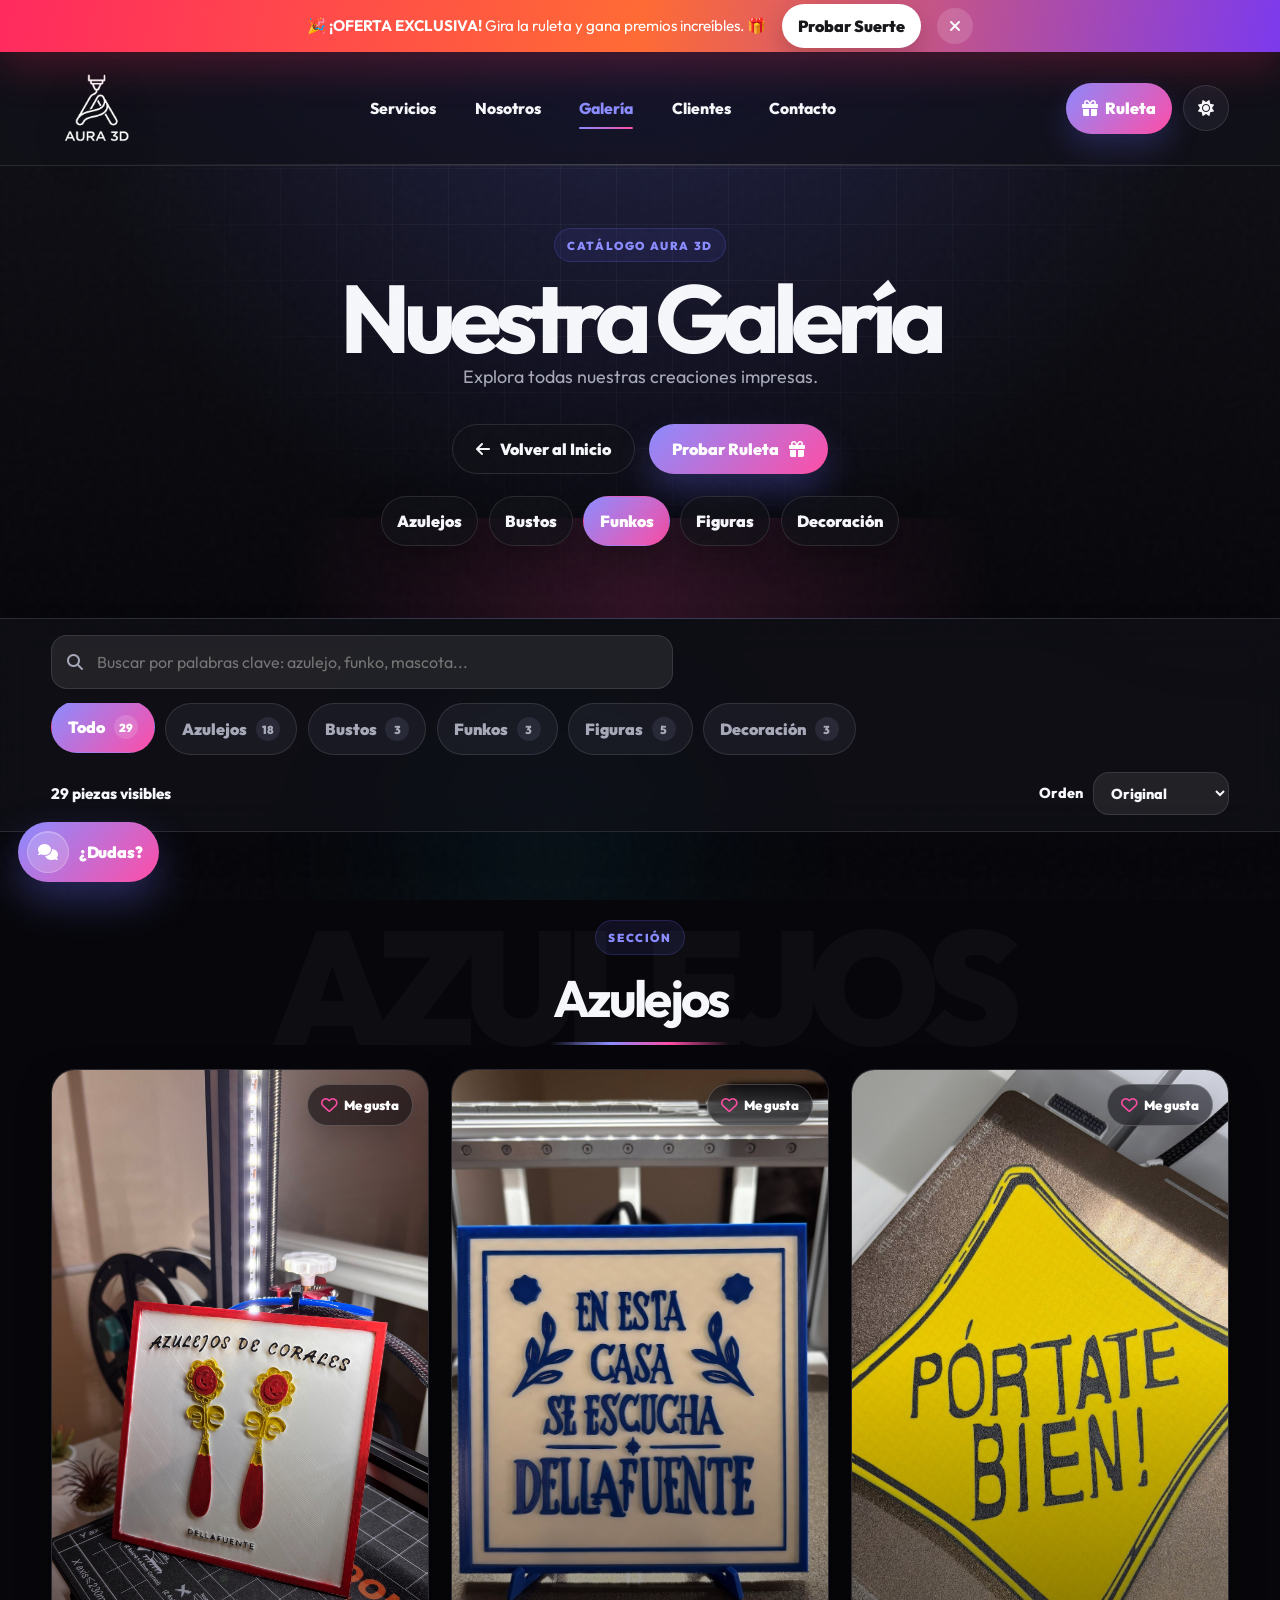
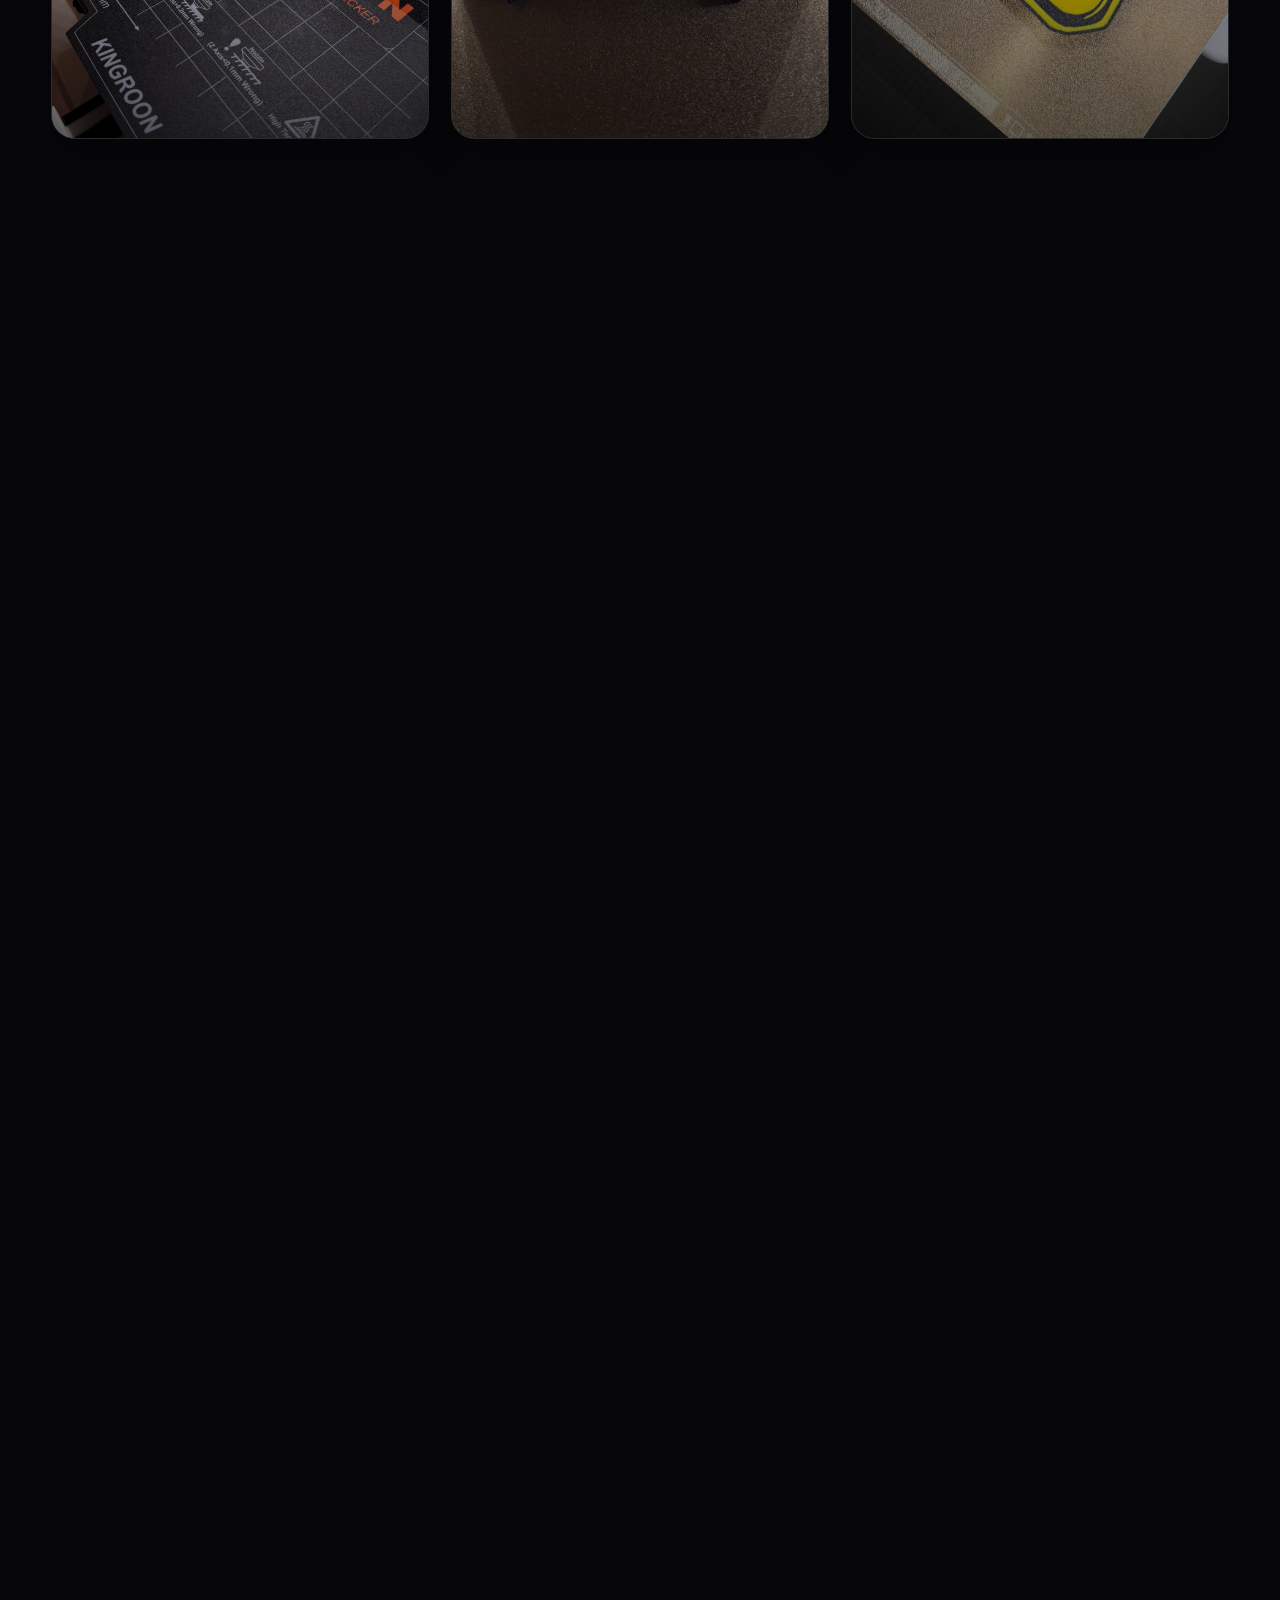
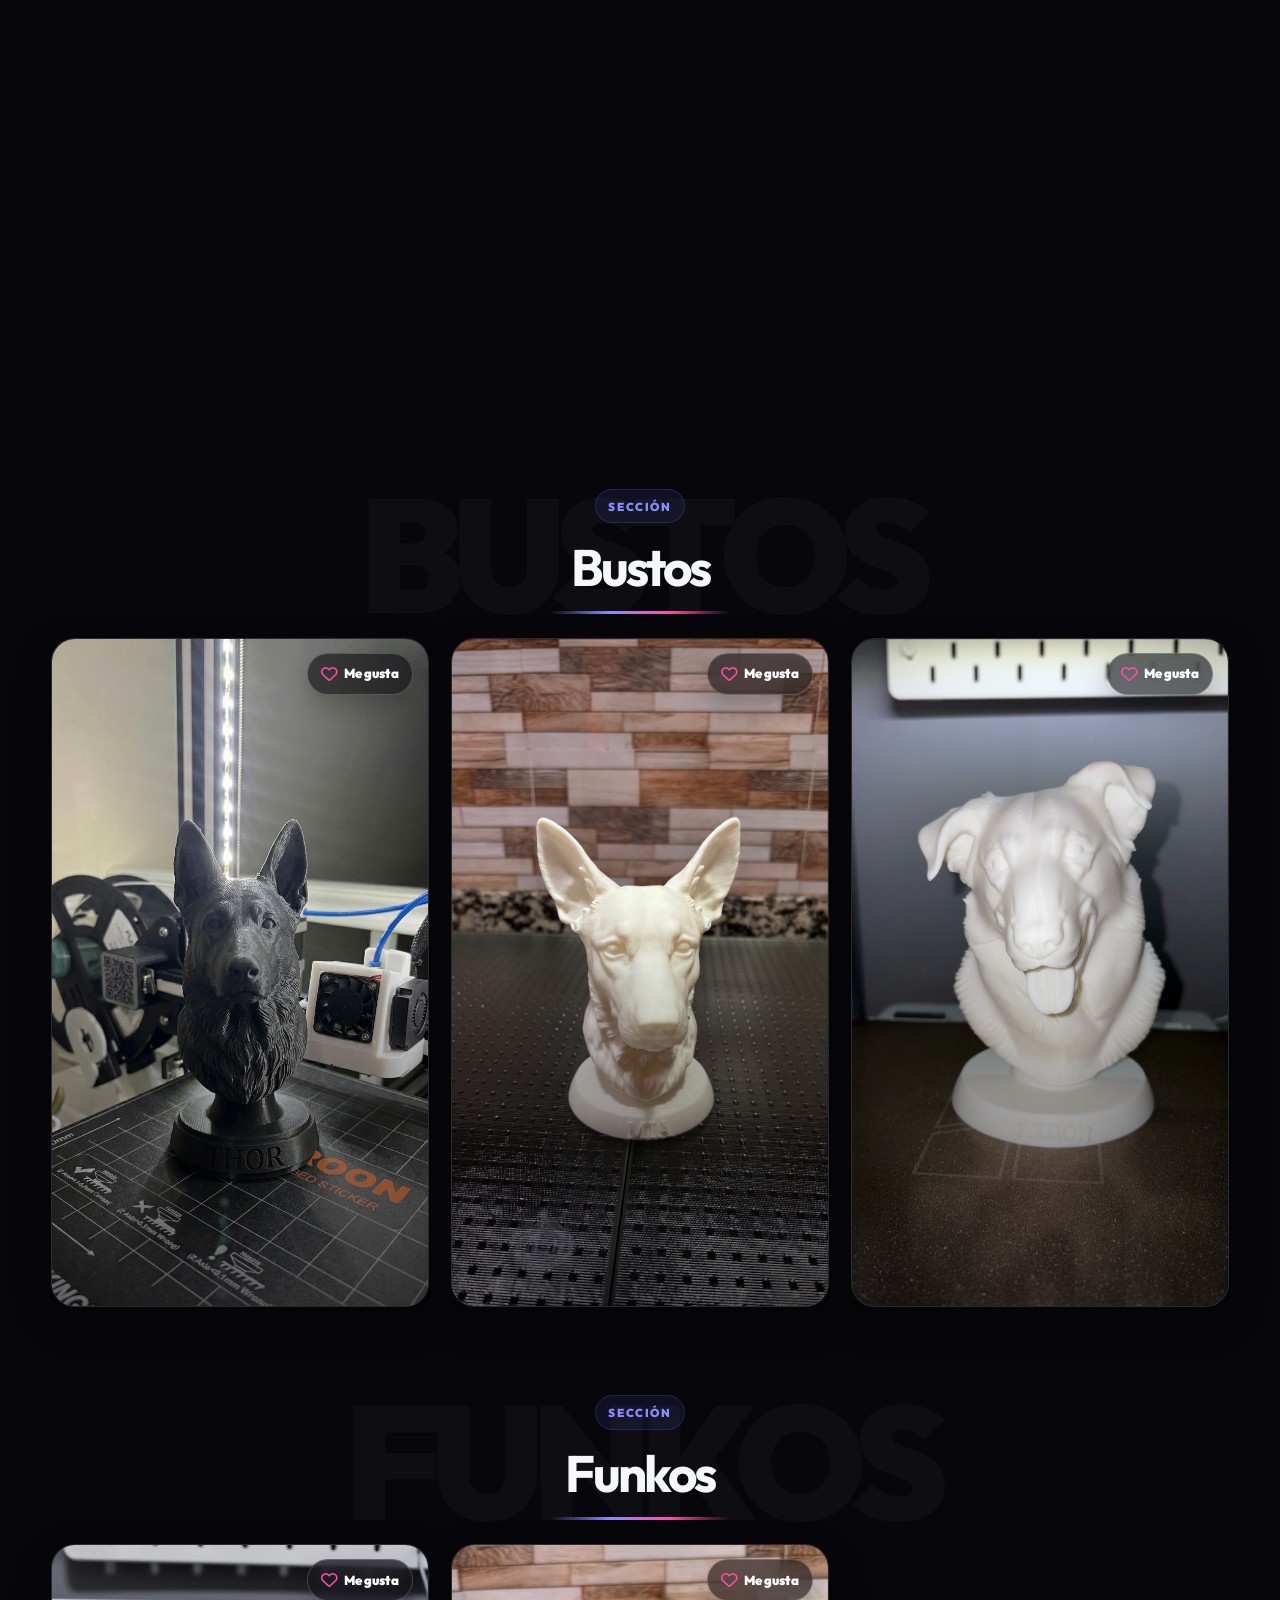
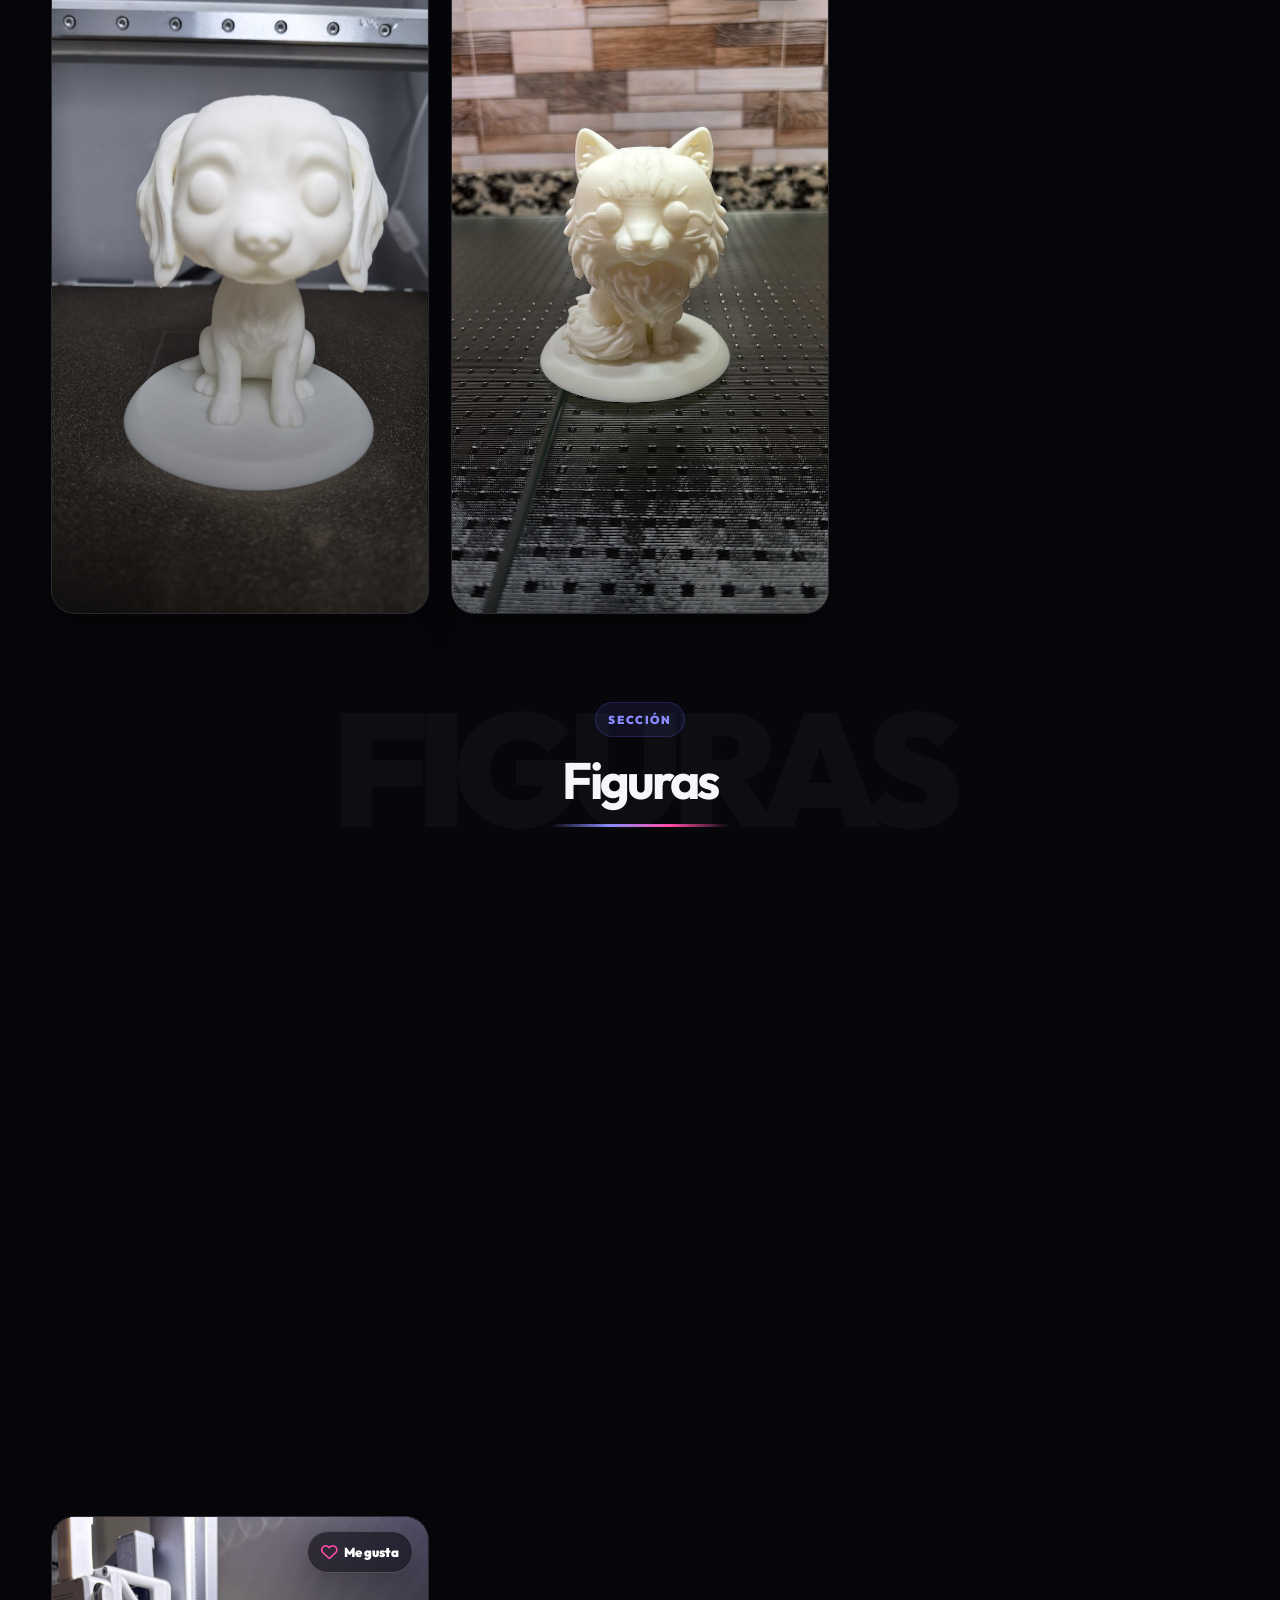
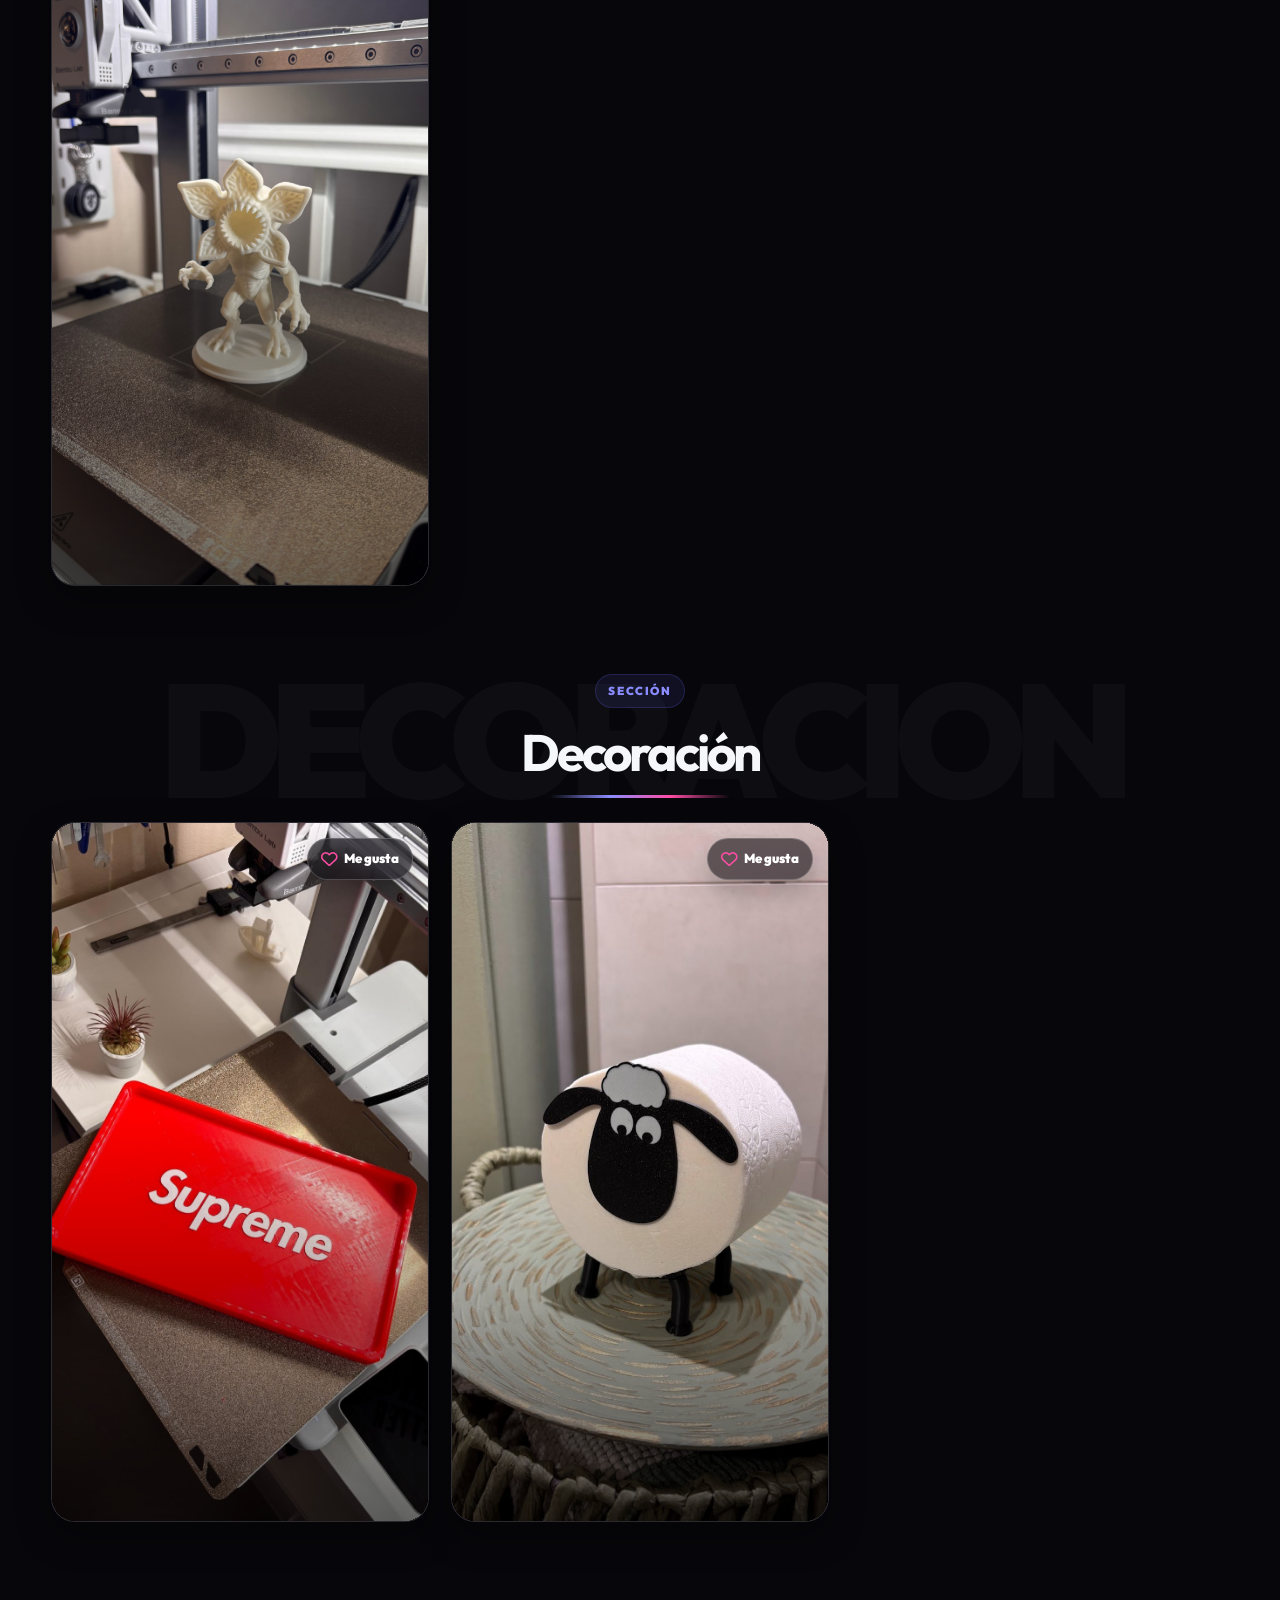
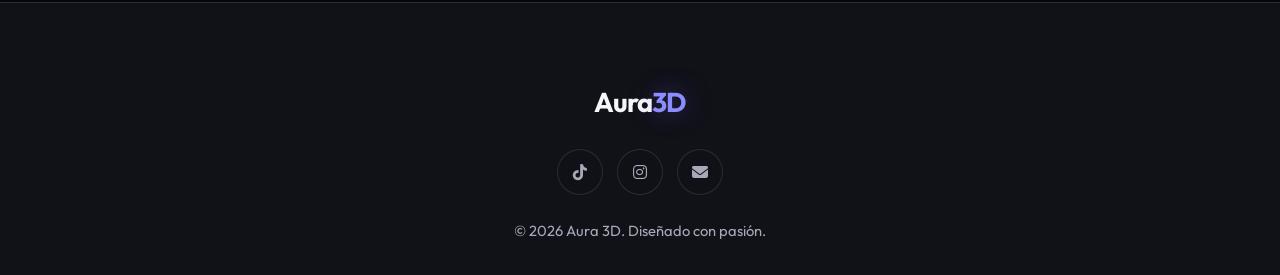
==== galeria.html @ 80f19173 "feat: sorteo" ====
<!doctype html>
<html lang="es">
  <head>
    <meta charset="UTF-8" />
    <meta name="viewport" content="width=device-width, initial-scale=1.0" />
    <title>Aura 3D ✨ | Galería</title>
    <meta
      name="description"
      content="Catálogo completo de Aura 3D. Explora nuestras figuras coleccionables, decoración para el hogar, Funko Pops personalizados y accesorios de impresión 3D."
    />
    <meta
      name="keywords"
      content="catalogo impresion 3d, comprar figuras 3d, aura 3d catalogo, funko pop mascota, azulejos dellafuente 3d"
    />
    <meta name="author" content="Aura 3D" />
    <meta name="robots" content="index, follow" />
    <meta name="theme-color" content="#09090b" />
    <link rel="canonical" href="https://3daura.store/catalogo.html" />
    <meta property="og:title" content="Aura 3D ✨ | Galería" />
    <meta
      property="og:description"
      content="Explora todas nuestras creaciones listas para imprimir o enviar."
    />
    <meta
      property="og:image"
      content="https://3daura.store/assets/images/iconos/logo_png.png"
    />
    <meta property="og:url" content="https://3daura.store/catalogo.html" />
    <meta property="og:type" content="website" />
    <link rel="preconnect" href="https://fonts.googleapis.com" />
    <link rel="preconnect" href="https://fonts.gstatic.com" crossorigin />
    <link
      href="https://fonts.googleapis.com/css2?family=Outfit:wght@300;400;600;700;800;900&display=swap"
      rel="stylesheet"
    />
    <link
      rel="stylesheet"
      href="https://cdnjs.cloudflare.com/ajax/libs/font-awesome/6.4.0/css/all.min.css"
    />
    <link rel="stylesheet" href="style.css" />
    <link
      rel="icon"
      type="image/png"
      href="assets/images/iconos/logo_png_blanco.png"
    />
    <script type="module" src="main.js"></script>
  </head>

  <body class="catalog-page-body">
    <div class="aura-backdrop" aria-hidden="true">
      <span class="aura-orb aura-orb-a"></span>
      <span class="aura-orb aura-orb-b"></span>
      <span class="aura-orb aura-orb-c"></span>
    </div>
    <div class="site-noise" aria-hidden="true"></div>

    <div
      id="promo-banner"
      class="promo-banner"
      role="region"
      aria-label="Promoción ruleta Aura 3D"
    >
      <div class="promo-sheen" aria-hidden="true"></div>
      <div class="container promo-content">
        <span>
          🎉 <strong>¡OFERTA EXCLUSIVA!</strong> Gira la ruleta y gana premios
          increíbles. 🎁
        </span>
        <a href="ruleta.html" class="btn-promo-small">Probar Suerte</a>
        <button
          id="close-banner"
          class="close-promo"
          type="button"
          aria-label="Cerrar promoción"
        >
          <i class="fas fa-times"></i>
        </button>
      </div>
    </div>

    <nav class="navbar" aria-label="Navegación principal">
      <div class="container nav-content">
        <div class="logo">
          <a href="index.html" aria-label="Volver al inicio Aura 3D">
            <img
              src="assets/images/iconos/logo_png_blanco.png"
              alt="Logotipo oficial de Aura 3D estudio de diseño e impresión"
              class="logo-img"
            />
          </a>
        </div>

        <ul class="nav-links" id="nav-links">
          <li><a href="index.html#servicios">Servicios</a></li>
          <li><a href="index.html#nosotros">Nosotros</a></li>
          <li><a href="galeria.html" class="active">Galería</a></li>
          <li><a href="index.html#experiencia">Clientes</a></li>
          <li><a href="index.html#contacto">Contacto</a></li>
        </ul>

        <div class="nav-actions">
          <a href="ruleta.html" class="nav-cta nav-cta-desktop"
            ><i class="fas fa-gift"></i><span>Ruleta</span></a
          >
          <button
            class="theme-toggle"
            id="theme-toggle"
            type="button"
            aria-label="Cambiar tema"
          >
            <i class="fas fa-moon"></i>
          </button>
          <button
            class="hamburger"
            id="hamburger"
            type="button"
            aria-label="Abrir menú"
          >
            <i class="fas fa-bars"></i>
          </button>
        </div>
      </div>
    </nav>

    <header class="catalog-hero">
      <div class="catalog-hero-glow" aria-hidden="true"></div>
      <div class="container">
        <span class="tag fade-in">Catálogo Aura 3D</span>
        <h1 class="fade-in">Nuestra Galería</h1>
        <p class="fade-in">Explora todas nuestras creaciones impresas.</p>
        <div class="catalog-hero-actions fade-in">
          <a href="index.html" class="btn-back"
            ><i class="fas fa-arrow-left"></i> Volver al Inicio</a
          >
          <a href="ruleta.html" class="btn-primary"
            >Probar Ruleta <i class="fas fa-gift"></i
          ></a>
        </div>
        <nav
          id="catalog-jump-menu"
          class="catalog-jump-menu fade-in"
          aria-label="Ir a una sección del catálogo"
        >
          <a href="#catalog-sections">Cargando secciones...</a>
        </nav>
      </div>
    </header>

    <main class="catalog-page">
      <section class="catalog-toolbar-wrap" aria-label="Filtros del catálogo">
        <div class="container catalog-toolbar">
          <div class="search-box">
            <i class="fas fa-search" aria-hidden="true"></i>
            <input
              type="search"
              id="catalog-search"
              placeholder="Buscar por palabras clave: azulejo, funko, mascota..."
              autocomplete="off"
            />
            <button
              id="catalog-search-clear"
              class="search-clear"
              type="button"
              aria-label="Limpiar búsqueda"
            >
              <i class="fas fa-xmark"></i>
            </button>
          </div>

          <div id="catalog-filters" class="filter-row" aria-label="Categorías">
            <button class="filter-chip active" type="button" data-filter="all">
              Todo
            </button>
          </div>

          <div class="catalog-meta-row">
            <span id="catalog-count" class="catalog-count"
              >Cargando catálogo...</span
            >
            <label class="sort-box" for="catalog-sort">
              <span>Orden</span>
              <select id="catalog-sort">
                <option value="original">Original</option>
                <option value="az">A-Z</option>
                <option value="category">Categoría</option>
              </select>
            </label>
          </div>
        </div>
      </section>

      <div id="catalog-sections" class="catalog-sections" aria-live="polite">
        <div class="catalog-empty container catalog-loading-state">
          <i class="fas fa-spinner fa-spin"></i>
          <h3>Cargando catálogo</h3>
          <p>
            Estamos actualizando productos y secciones desde el panel de
            administración.
          </p>
        </div>
      </div>

      <div id="catalog-empty" class="catalog-empty container" hidden>
        <i class="fas fa-magnifying-glass"></i>
        <h3>No hay resultados</h3>
        <p>Prueba con otra palabra clave o cambia el filtro de categoría.</p>
        <button id="catalog-reset" class="btn-outline" type="button">
          Limpiar filtros
        </button>
      </div>
    </main>

    <form
      id="catalog-like-form"
      name="catalogo_likes"
      method="POST"
      data-netlify="true"
      netlify
      hidden
    >
      <input type="hidden" name="form-name" value="catalogo_likes" />
      <input type="hidden" name="producto" />
      <input type="hidden" name="categoria" />
      <input type="hidden" name="producto_id" />
      <input type="hidden" name="accion" />
      <input type="hidden" name="cliente" />
      <input type="hidden" name="pagina" />
    </form>
    <footer>
      <div class="container">
        <h3>Aura<span class="highlight">3D</span></h3>
        <div class="socials">
          <a
            href="https://www.tiktok.com/@3daura"
            target="_blank"
            rel="noopener noreferrer"
            aria-label="TikTok Aura 3D"
            title="TikTok"
            ><i class="fab fa-tiktok"></i
          ></a>
          <a
            href="https://www.instagram.com/3daura_/"
            target="_blank"
            rel="noopener noreferrer"
            aria-label="Instagram Aura 3D"
            title="Instagram"
            ><i class="fab fa-instagram"></i
          ></a>
          <a
            href="mailto:3daurainfo@gmail.com"
            aria-label="Email Aura 3D"
            title="Email"
            ><i class="fas fa-envelope"></i
          ></a>
        </div>
        <p class="footer-text">&copy; 2026 Aura 3D. Diseñado con pasión.</p>
      </div>
    </footer>

    <button
      id="scrollTopBtn"
      title="Volver arriba"
      type="button"
      aria-label="Volver arriba"
    >
      <i class="fas fa-arrow-up"></i>
    </button>

    <div class="lightbox" id="catalog-lightbox" aria-hidden="true">
      <button class="lightbox-close" type="button" aria-label="Cerrar imagen">
        <i class="fas fa-times"></i>
      </button>
      <img src="" alt="" />
      <div class="lightbox-caption"></div>
    </div>
  </body>
</html>
---- style.css ----
:root {
  color-scheme: light;
  --bg-color: #f7f7fb;
  --bg-secondary: #ffffff;
  --bg-soft: #f0f2ff;
  --surface: rgba(255, 255, 255, 0.82);
  --surface-strong: rgba(255, 255, 255, 0.96);
  --text-main: #13131a;
  --text-secondary: #626272;
  --border-color: rgba(25, 25, 35, 0.1);
  --accent: #6366f1;
  --accent-2: #ec4899;
  --accent-3: #06b6d4;
  --accent-hover: #4f46e5;
  --wallapop: #13c1ac;
  --vinted: #007782;
  --cults: #8224e3;
  --promo-grad: linear-gradient(100deg, #ff2a5f 0%, #ff6b35 50%, #7c3aed 100%);
  --shadow-sm: 0 12px 30px rgba(15, 23, 42, 0.08);
  --shadow-lg: 0 28px 70px rgba(15, 23, 42, 0.18);
  --shadow-glow:
    0 0 0 1px rgba(99, 102, 241, 0.14), 0 24px 60px rgba(99, 102, 241, 0.22);
  --radius: 24px;
  --radius-lg: 34px;
  --container: 1200px;
  --transition: all 0.28s cubic-bezier(0.2, 0.8, 0.2, 1);
}

[data-theme="dark"] {
  color-scheme: dark;
  --bg-color: #07070b;
  --bg-secondary: #111118;
  --bg-soft: #151529;
  --surface: rgba(17, 17, 24, 0.72);
  --surface-strong: rgba(17, 17, 24, 0.94);
  --text-main: #f6f7fb;
  --text-secondary: #a7a8b8;
  --border-color: rgba(255, 255, 255, 0.11);
  --accent: #8b8cff;
  --accent-2: #ff4da6;
  --accent-3: #22d3ee;
  --accent-hover: #7374ff;
  --shadow-sm: 0 14px 34px rgba(0, 0, 0, 0.34);
  --shadow-lg: 0 35px 90px rgba(0, 0, 0, 0.48);
  --shadow-glow:
    0 0 0 1px rgba(139, 140, 255, 0.16), 0 28px 70px rgba(99, 102, 241, 0.3);
}

* {
  margin: 0;
  padding: 0;
  box-sizing: border-box;
}

html {
  scroll-behavior: smooth;
  scroll-padding-top: 110px;
}

body {
  font-family:
    "Outfit",
    system-ui,
    -apple-system,
    BlinkMacSystemFont,
    "Segoe UI",
    sans-serif;
  background:
    radial-gradient(
      circle at 14% -12%,
      rgba(99, 102, 241, 0.16),
      transparent 34rem
    ),
    radial-gradient(
      circle at 90% 8%,
      rgba(236, 72, 153, 0.12),
      transparent 30rem
    ),
    var(--bg-color);
  color: var(--text-main);
  min-height: 100vh;
  overflow-x: hidden;
  line-height: 1.65;
  transition:
    background-color 0.35s ease,
    color 0.35s ease;
}

img {
  max-width: 100%;
  display: block;
}

button,
input,
textarea,
select {
  font: inherit;
}

button {
  border: 0;
}

button,
a {
  -webkit-tap-highlight-color: transparent;
}

::selection {
  background: rgba(99, 102, 241, 0.25);
}

.container {
  width: min(92%, var(--container));
  margin: 0 auto;
}

.narrow {
  max-width: 820px;
}

.highlight {
  color: var(--accent);
  text-shadow: 0 0 28px rgba(99, 102, 241, 0.45);
}

.section-shell {
  position: relative;
  padding: clamp(4rem, 8vw, 7.5rem) 0;
}

.section-muted {
  background:
    linear-gradient(180deg, rgba(99, 102, 241, 0.05), transparent 46%),
    var(--bg-secondary);
  border-block: 1px solid var(--border-color);
}

.section-header {
  max-width: 720px;
  margin: 0 auto clamp(2.5rem, 5vw, 4.4rem);
  text-align: center;
}

.section-header.align-left {
  margin: 0 0 1.5rem;
  text-align: left;
}

.section-header h2,
.catalog-section-title h2 {
  font-size: clamp(2rem, 4vw, 3.35rem);
  line-height: 1.05;
  letter-spacing: -0.055em;
  margin: 0.4rem 0 1rem;
}

.section-header p,
.catalog-hero p,
.catalog-empty p {
  color: var(--text-secondary);
  font-size: clamp(1rem, 2vw, 1.12rem);
}

.tag {
  display: inline-flex;
  align-items: center;
  gap: 0.45rem;
  width: fit-content;
  margin-bottom: 0.7rem;
  padding: 0.42rem 0.75rem;
  border: 1px solid rgba(99, 102, 241, 0.22);
  border-radius: 999px;
  background: rgba(99, 102, 241, 0.1);
  color: var(--accent);
  font-size: 0.72rem;
  font-weight: 900;
  letter-spacing: 0.14em;
  text-transform: uppercase;
}

.section-header .tag,
.catalog-section-title .tag {
  margin-inline: auto;
}

.section-header.align-left .tag {
  margin-inline: 0;
}

/* Promo */
.promo-banner {
  position: fixed;
  inset: 0 0 auto;
  display: none;
  min-height: 52px;
  background: var(--promo-grad);
  color: #fff;
  z-index: 1200;
  overflow: hidden;
  box-shadow: 0 16px 40px rgba(255, 42, 95, 0.22);
  transition: transform 0.35s ease;
}

.promo-sheen {
  position: absolute;
  inset: 0;
  background: linear-gradient(
    110deg,
    transparent 0%,
    rgba(255, 255, 255, 0.24) 45%,
    transparent 62%
  );
  transform: translateX(-100%);
  animation: promoSheen 4.2s ease-in-out infinite;
  pointer-events: none;
}

.promo-content {
  position: relative;
  display: flex;
  align-items: center;
  justify-content: center;
  gap: 1rem;
  min-height: 52px;
  text-align: center;
}

.promo-content span {
  font-size: 0.95rem;
}

.btn-promo-small {
  display: inline-flex;
  align-items: center;
  justify-content: center;
  min-width: max-content;
  color: #18181b;
  background: #ffffff;
  border-radius: 999px;
  padding: 0.55rem 1rem;
  text-decoration: none;
  font-weight: 900;
  box-shadow: 0 10px 26px rgba(0, 0, 0, 0.18);
  transition: var(--transition);
}

.btn-promo-small:hover {
  transform: translateY(-2px) scale(1.02);
}

.close-promo {
  width: 36px;
  height: 36px;
  border-radius: 999px;
  display: inline-grid;
  place-items: center;
  color: #fff;
  background: rgba(255, 255, 255, 0.14);
  cursor: pointer;
  transition: var(--transition);
}

.close-promo:hover {
  background: rgba(255, 255, 255, 0.24);
  transform: rotate(90deg);
}

body.banner-active .navbar {
  top: 52px;
}

body.banner-active .hero,
body.banner-active .catalog-hero,
body.banner-active .ruleta-section {
  padding-top: calc(clamp(8rem, 14vw, 11rem) + 52px);
}

/* Nav */
.navbar {
  position: fixed;
  top: 0;
  width: 100%;
  padding: 0.72rem 0;
  background: var(--surface);
  backdrop-filter: blur(20px) saturate(160%);
  -webkit-backdrop-filter: blur(20px) saturate(160%);
  z-index: 1000;
  border-bottom: 1px solid var(--border-color);
  transition:
    top 0.35s ease,
    background 0.35s ease,
    box-shadow 0.35s ease;
}

.navbar.scrolled {
  background: var(--surface-strong);
  box-shadow: var(--shadow-sm);
}

.nav-content {
  display: flex;
  align-items: center;
  justify-content: space-between;
  min-height: 72px;
  gap: 1rem;
}

.logo a {
  display: flex;
  align-items: center;
}

.logo-img {
  height: clamp(58px, 7vw, 92px);
  width: auto;
  filter: drop-shadow(0 10px 24px rgba(0, 0, 0, 0.18));
  transition: var(--transition);
}

.logo-img:hover {
  transform: translateY(-2px) scale(1.02);
}

.nav-links {
  display: flex;
  align-items: center;
  justify-content: center;
  gap: clamp(1rem, 3vw, 2.4rem);
  list-style: none;
}

.nav-links a {
  position: relative;
  display: inline-flex;
  align-items: center;
  text-decoration: none;
  color: var(--text-main);
  font-weight: 800;
  font-size: 0.98rem;
  transition: color 0.25s ease;
}

.nav-links a::after {
  content: "";
  position: absolute;
  left: 0;
  bottom: -0.45rem;
  width: 100%;
  height: 2px;
  border-radius: 999px;
  background: linear-gradient(90deg, var(--accent), var(--accent-2));
  transform: scaleX(0);
  transform-origin: right;
  transition: transform 0.25s ease;
}

.nav-links a:hover,
.nav-links a.active {
  color: var(--accent);
}

.nav-links a:hover::after,
.nav-links a.active::after {
  transform: scaleX(1);
  transform-origin: left;
}

.nav-actions {
  display: flex;
  align-items: center;
  gap: 0.65rem;
}

.theme-toggle,
.hamburger {
  width: 46px;
  height: 46px;
  border-radius: 999px;
  display: inline-grid;
  place-items: center;
  color: var(--text-main);
  background: rgba(128, 128, 160, 0.1);
  border: 1px solid var(--border-color);
  cursor: pointer;
  transition: var(--transition);
}

.theme-toggle:hover,
.hamburger:hover {
  color: #fff;
  background: var(--accent);
  transform: translateY(-2px);
}

.hamburger {
  display: none;
}

/* Buttons */
.btn-primary,
.btn-secondary,
.btn-catalogo,
.btn-back,
.btn-outline,
.btn-ghost {
  display: inline-flex;
  align-items: center;
  justify-content: center;
  gap: 0.6rem;
  min-height: 50px;
  padding: 0.95rem 1.45rem;
  border-radius: 999px;
  text-decoration: none;
  font-weight: 900;
  line-height: 1;
  cursor: pointer;
  transition: var(--transition);
}

.btn-primary,
.btn-catalogo {
  color: #fff;
  background: linear-gradient(135deg, var(--accent) 0%, var(--accent-2) 100%);
  box-shadow: 0 18px 34px rgba(99, 102, 241, 0.28);
}

.btn-secondary {
  color: #fff;
  background: linear-gradient(135deg, var(--wallapop), #14b8a6);
  box-shadow: 0 18px 34px rgba(19, 193, 172, 0.28);
}

.btn-back,
.btn-outline {
  color: var(--text-main);
  border: 1px solid var(--border-color);
  background: var(--surface);
}

.btn-ghost {
  width: 100%;
  color: var(--text-secondary);
  background: transparent;
}

.btn-primary:hover,
.btn-secondary:hover,
.btn-catalogo:hover,
.btn-back:hover,
.btn-outline:hover,
.btn-ghost:hover {
  transform: translateY(-3px);
  box-shadow: var(--shadow-lg);
}

.btn-back:hover,
.btn-outline:hover {
  border-color: var(--accent);
  color: var(--accent);
}

.btn-full,
.btn-girar-full {
  width: 100%;
  border: 0;
}

/* Hero */
.hero {
  position: relative;
  display: grid;
  place-items: center;
  min-height: 100vh;
  padding: clamp(8rem, 14vw, 11rem) 0 7rem;
  overflow: hidden;
  isolation: isolate;
  text-align: center;
}

.image-background {
  position: absolute;
  inset: 0;
  width: 100%;
  height: 100%;
  object-fit: cover;
  z-index: -3;
  filter: brightness(0.42) contrast(1.08) saturate(1.05);
  transform: scale(1.02);
}

.hero-overlay {
  position: absolute;
  inset: 0;
  z-index: -2;
  background:
    linear-gradient(180deg, rgba(7, 7, 11, 0.38), rgba(7, 7, 11, 0.82)),
    radial-gradient(
      circle at 50% 36%,
      rgba(99, 102, 241, 0.24),
      transparent 33rem
    );
}

.hero-orb {
  position: absolute;
  border-radius: 999px;
  filter: blur(4px);
  opacity: 0.55;
  z-index: -1;
  animation: float 6s ease-in-out infinite;
}

.hero-orb-one {
  top: 22%;
  left: 8%;
  width: 120px;
  height: 120px;
  background: radial-gradient(
    circle,
    rgba(99, 102, 241, 0.46),
    transparent 70%
  );
}

.hero-orb-two {
  right: 8%;
  bottom: 20%;
  width: 160px;
  height: 160px;
  background: radial-gradient(
    circle,
    rgba(236, 72, 153, 0.36),
    transparent 70%
  );
  animation-delay: -2s;
}

.hero-content {
  position: relative;
  z-index: 1;
  display: flex;
  flex-direction: column;
  align-items: center;
}

.hero-content .tag {
  color: #fff;
  border-color: rgba(255, 255, 255, 0.22);
  background: rgba(255, 255, 255, 0.13);
}

.hero h1 {
  max-width: 1000px;
  color: #fff;
  font-size: clamp(3.1rem, 8vw, 7rem);
  font-weight: 900;
  line-height: 0.92;
  letter-spacing: -0.075em;
  margin-bottom: 1.45rem;
  text-shadow: 0 22px 70px rgba(0, 0, 0, 0.42);
}

.hero p {
  max-width: 680px;
  color: rgba(255, 255, 255, 0.86);
  font-size: clamp(1.05rem, 2vw, 1.28rem);
  margin-bottom: 2rem;
  text-shadow: 0 2px 20px rgba(0, 0, 0, 0.36);
}

.hero-actions {
  display: flex;
  flex-wrap: wrap;
  justify-content: center;
  gap: 1rem;
}

.scroll-cue {
  position: absolute;
  bottom: 2.2rem;
  left: 50%;
  transform: translateX(-50%);
  width: 30px;
  height: 48px;
  border: 1px solid rgba(255, 255, 255, 0.36);
  border-radius: 999px;
  display: grid;
  place-items: start center;
  padding-top: 8px;
  opacity: 0.78;
}

.scroll-cue span {
  width: 5px;
  height: 5px;
  background: #fff;
  border-radius: 999px;
  animation: scrollCue 1.6s ease-in-out infinite;
}

/* Grids/cards */
.grid-3 {
  display: grid;
  grid-template-columns: repeat(3, minmax(0, 1fr));
  gap: clamp(1.2rem, 3vw, 2rem);
}

.service-card,
.price-card,
.review-card,
.contact-card,
.glass-card {
  position: relative;
  overflow: hidden;
  border: 1px solid var(--border-color);
  border-radius: var(--radius);
  background: var(--surface);
  backdrop-filter: blur(18px);
  -webkit-backdrop-filter: blur(18px);
  box-shadow: var(--shadow-sm);
  transition: var(--transition);
}

.service-card::before,
.price-card::before,
.review-card::before,
.contact-card::before {
  content: "";
  position: absolute;
  inset: 0;
  background: radial-gradient(
    circle at 22% 0%,
    rgba(99, 102, 241, 0.12),
    transparent 42%
  );
  opacity: 0;
  transition: opacity 0.28s ease;
  pointer-events: none;
}

.service-card:hover,
.price-card:hover,
.review-card:hover,
.contact-card:hover {
  transform: translateY(-8px);
  border-color: rgba(99, 102, 241, 0.38);
  box-shadow: var(--shadow-lg);
}

.service-card:hover::before,
.price-card:hover::before,
.review-card:hover::before,
.contact-card:hover::before {
  opacity: 1;
}

.service-card {
  padding: clamp(1.4rem, 3vw, 2.35rem);
}

.service-card p,
.price-body p,
.review-card p,
.sobre-nosotros p {
  color: var(--text-secondary);
}

.service-card h3,
.price-body h3 {
  font-size: 1.35rem;
  letter-spacing: -0.02em;
  margin-bottom: 0.8rem;
}

.service-icon {
  width: 64px;
  height: 64px;
  display: grid;
  place-items: center;
  margin-bottom: 1.25rem;
  border-radius: 20px;
  color: #fff;
  background: linear-gradient(135deg, var(--accent), var(--accent-2));
  box-shadow: 0 16px 30px rgba(99, 102, 241, 0.24);
  font-size: 1.35rem;
  font-weight: 900;
}

.featured-card,
.highlight-card {
  border-color: rgba(99, 102, 241, 0.46);
  box-shadow: var(--shadow-glow);
}

.service-features {
  list-style: none;
  display: grid;
  gap: 0.72rem;
  margin-top: 1.35rem;
}

.service-features li {
  display: flex;
  align-items: flex-start;
  gap: 0.55rem;
  color: var(--text-secondary);
  font-size: 0.96rem;
}

.service-features i {
  margin-top: 0.25rem;
  color: var(--accent);
  font-size: 0.85rem;
}

.process-card {
  counter-increment: process;
}

.process-card .service-icon {
  border-radius: 999px;
}

.price-grid {
  align-items: stretch;
}

.price-card {
  padding: clamp(1.55rem, 3vw, 2.5rem);
  text-align: center;
}

.price-header span {
  color: var(--text-secondary);
  font-size: 0.78rem;
  letter-spacing: 0.16em;
  text-transform: uppercase;
  font-weight: 900;
}

.amount {
  margin: 0.35rem 0 0.8rem;
  color: var(--accent);
  font-size: clamp(2.2rem, 5vw, 3.25rem);
  font-weight: 900;
  letter-spacing: -0.05em;
}

/* About/specs */
.about-grid {
  display: grid;
  grid-template-columns: 0.95fr 1.05fr;
  gap: clamp(2rem, 6vw, 4.5rem);
  align-items: center;
}

.image-frame {
  position: relative;
  border-radius: var(--radius-lg);
  padding: 0.65rem;
  background: linear-gradient(
    135deg,
    rgba(99, 102, 241, 0.28),
    rgba(236, 72, 153, 0.18)
  );
  box-shadow: var(--shadow-lg);
}

.image-frame::after {
  content: "";
  position: absolute;
  inset: -1.2rem;
  border-radius: inherit;
  background: radial-gradient(
    circle,
    rgba(99, 102, 241, 0.15),
    transparent 66%
  );
  z-index: -1;
}

.image-frame img {
  width: 100%;
  border-radius: calc(var(--radius-lg) - 0.65rem);
  object-fit: cover;
}

.sobre-nosotros p + p {
  margin-top: 1rem;
}

.call-to-action {
  margin-top: 1.4rem;
  padding: 1rem 1.1rem;
  border-left: 4px solid var(--accent);
  border-radius: 16px;
  background: rgba(99, 102, 241, 0.1);
}

.tech-specs {
  padding: clamp(3rem, 6vw, 4.5rem) 0;
  border-block: 1px solid var(--border-color);
  background:
    linear-gradient(90deg, rgba(99, 102, 241, 0.12), rgba(236, 72, 153, 0.08)),
    var(--bg-secondary);
}

.spec-grid {
  display: grid;
  grid-template-columns: repeat(4, 1fr);
  gap: 1rem;
}

.spec-item {
  border: 1px solid var(--border-color);
  border-radius: 22px;
  padding: 1.35rem;
  text-align: center;
  background: var(--surface);
  box-shadow: var(--shadow-sm);
}

.spec-item h4 {
  color: var(--accent);
  font-size: clamp(1.75rem, 4vw, 2.5rem);
  line-height: 1;
  letter-spacing: -0.05em;
}

.spec-item p {
  margin-top: 0.55rem;
  color: var(--text-secondary);
  font-size: 0.82rem;
  text-transform: uppercase;
  letter-spacing: 0.09em;
  font-weight: 800;
}

/* Gallery */
.grid,
.home-gallery {
  display: grid;
  grid-template-columns: repeat(3, minmax(0, 1fr));
  gap: clamp(1rem, 2vw, 1.4rem);
}

.gallery-card,
.catalog-card {
  position: relative;
  overflow: hidden;
  min-height: 290px;
  border-radius: var(--radius);
  border: 1px solid var(--border-color);
  background: var(--bg-secondary);
  box-shadow: var(--shadow-sm);
  cursor: zoom-in;
  isolation: isolate;
}

.gallery-card::before,
.catalog-card::before {
  content: "";
  position: absolute;
  inset: 0;
  z-index: 2;
  background: linear-gradient(180deg, transparent 50%, rgba(0, 0, 0, 0.62));
  opacity: 0;
  transition: var(--transition);
  pointer-events: none;
}

.gallery-card img,
.catalog-card img,
#page_4_body img {
  width: 100%;
  height: 100%;
  min-height: inherit;
  object-fit: cover;
  transition:
    transform 0.65s cubic-bezier(0.2, 0.8, 0.2, 1),
    filter 0.35s ease;
}

.gallery-card:hover::before,
.catalog-card:hover::before {
  opacity: 1;
}

.gallery-card:hover img,
.catalog-card:hover img,
#page_4_body img:hover {
  transform: scale(1.08);
  filter: saturate(1.08) contrast(1.04);
}

.section-footer {
  text-align: center;
  margin-top: clamp(2rem, 4vw, 3rem);
}

/* Reviews */
.review-card {
  padding: 1.6rem;
  text-align: center;
}

.review-image-square {
  width: 100%;
  aspect-ratio: 1 / 0.82;
  margin-bottom: 1.2rem;
  border-radius: 18px;
  overflow: hidden;
  background: var(--bg-soft);
}

.placeholder-img,
.placeholder-img img {
  width: 100%;
  height: 100%;
}

.placeholder-img img {
  object-fit: cover;
}

.stars {
  color: #f59e0b;
  letter-spacing: 0.12em;
  font-size: 0.95rem;
  margin-bottom: 0.8rem;
}

.review-card h4 {
  margin-top: 1rem;
}

/* FAQ */
.faq-container {
  display: grid;
  gap: 1rem;
}

.faq-item {
  border: 1px solid var(--border-color);
  border-radius: 18px;
  background: var(--surface);
  overflow: hidden;
  box-shadow: var(--shadow-sm);
  transition: var(--transition);
}

.faq-item.active {
  border-color: rgba(99, 102, 241, 0.5);
}

.faq-question {
  width: 100%;
  display: flex;
  align-items: center;
  justify-content: space-between;
  gap: 1rem;
  padding: 1.1rem 1.25rem;
  color: var(--text-main);
  background: transparent;
  font-weight: 900;
  text-align: left;
  cursor: pointer;
}

.faq-icon {
  transition:
    transform 0.25s ease,
    color 0.25s ease;
}

.faq-answer {
  display: grid;
  grid-template-rows: 0fr;
  color: var(--text-secondary);
  transition: grid-template-rows 0.32s ease;
}

.faq-answer > p {
  overflow: hidden;
  padding: 0 1.25rem;
}

.faq-item.active .faq-answer {
  grid-template-rows: 1fr;
}

.faq-item.active .faq-answer > p {
  padding-bottom: 1.15rem;
}

.faq-item.active .faq-icon {
  color: var(--accent);
  transform: rotate(180deg);
}

/* Forms/contact */
.contact-section {
  background:
    radial-gradient(
      circle at 50% 0%,
      rgba(99, 102, 241, 0.13),
      transparent 34rem
    ),
    var(--bg-color);
}

.contact-card {
  padding: clamp(1.35rem, 4vw, 2.3rem);
}

.input-group {
  margin-bottom: 1rem;
  text-align: left;
}

.input-group label {
  display: block;
  margin-bottom: 0.45rem;
  color: var(--text-main);
  font-weight: 800;
}

.input-group input,
.input-group select,
.input-group textarea,
.search-box input,
.sort-box select {
  width: 100%;
  color: var(--text-main);
  border: 1px solid var(--border-color);
  border-radius: 16px;
  background: rgba(252, 252, 252, 0.08);
  outline: none;
  transition: var(--transition);
}

.input-group input,
.input-group select,
.input-group textarea {
  padding: 0.95rem 1rem;
}

.input-group textarea {
  resize: vertical;
}

.input-group input:focus,
.input-group select:focus,
.input-group textarea:focus,
.search-box input:focus,
.sort-box select:focus {
  border-color: var(--accent);
  box-shadow: 0 0 0 4px rgba(99, 102, 241, 0.12);
}

.contact-links-block {
  margin-top: clamp(1.6rem, 4vw, 2.6rem);
  padding: clamp(1.25rem, 3vw, 2rem);
  border-radius: var(--radius-xl);
  border: 1px solid var(--border-color);
  background:
    linear-gradient(
      180deg,
      rgba(255, 255, 255, 0.04),
      rgba(255, 255, 255, 0.02)
    ),
    rgba(12, 12, 18, 0.64);
  box-shadow: var(--shadow-lg);
}

.contact-links-heading {
  text-align: center;
  margin-bottom: 1.35rem;
}

.contact-links-heading h3 {
  font-size: clamp(1.25rem, 2.6vw, 1.7rem);
  margin-bottom: 0.5rem;
}

.contact-links-heading p {
  margin: 0;
  color: var(--text-secondary);
}

.contact-links-grid {
  display: grid;
  grid-template-columns: repeat(3, minmax(0, 1fr));
  gap: 1rem;
}

.social-link-card {
  position: relative;
  overflow: hidden;
  display: flex;
  align-items: center;
  gap: 0.9rem;
  min-height: 86px;
  padding: 1rem 1.05rem;
  border-radius: 22px;
  border: 1px solid rgba(255, 255, 255, 0.14);
  text-decoration: none;
  color: #ffffff;
  box-shadow: 0 14px 34px rgba(8, 10, 20, 0.22);
  transition:
    transform 0.28s ease,
    box-shadow 0.28s ease,
    border-color 0.28s ease;
}

.social-link-card::before {
  content: "";
  position: absolute;
  inset: 0;
  background: linear-gradient(
    120deg,
    rgba(255, 255, 255, 0.18),
    transparent 45%,
    rgba(255, 255, 255, 0.08)
  );
  opacity: 0.8;
  pointer-events: none;
}

.social-link-card:hover {
  transform: translateY(-6px) scale(1.01);
  box-shadow: 0 22px 46px rgba(8, 10, 20, 0.32);
  border-color: rgba(255, 255, 255, 0.28);
}

.social-link-icon,
.social-link-copy,
.social-link-arrow {
  position: relative;
  z-index: 1;
}

.social-link-icon {
  width: 52px;
  height: 52px;
  flex: 0 0 52px;
  display: grid;
  place-items: center;
  border-radius: 18px;
  background: rgba(255, 255, 255, 0.16);
  border: 1px solid rgba(255, 255, 255, 0.22);
  font-size: 1.2rem;
  box-shadow: inset 0 1px 0 rgba(255, 255, 255, 0.18);
}

.social-link-copy {
  min-width: 0;
  display: flex;
  flex-direction: column;
  align-items: flex-start;
  gap: 0.18rem;
  text-align: left;
}

.social-link-copy strong {
  font-size: 1rem;
  line-height: 1.1;
}

.social-link-copy small {
  display: block;
  max-width: 100%;
  color: rgba(255, 255, 255, 0.9);
  font-size: 0.83rem;
  white-space: nowrap;
  overflow: hidden;
  text-overflow: ellipsis;
}

.social-link-arrow {
  margin-left: auto;
  font-size: 0.95rem;
  opacity: 0.95;
}

.social-link-card.tiktok {
  background: linear-gradient(135deg, #4b4f80, #7c6cff);
}

.social-link-card.instagram {
  background: linear-gradient(135deg, #f8b84e, #f048c6 58%, #7c4dff);
}

.social-link-card.wallapop {
  background: linear-gradient(135deg, #38d8c9, #6be7f3);
}

.social-link-card.vinted {
  background: linear-gradient(135deg, #12b8e8, #42d6ff);
}

.social-link-card.linkedin {
  background: linear-gradient(135deg, #0a66c2, #42a5f5);
}

.social-link-card.cults {
  background: linear-gradient(135deg, #775cff, #9c6eff);
}

.social-link-card.email {
  background: linear-gradient(135deg, #dfe7f5, #f4f8ff);
  color: #24314d;
}

.social-link-card.email::before {
  background: linear-gradient(
    120deg,
    rgba(255, 255, 255, 0.5),
    transparent 45%,
    rgba(255, 255, 255, 0.14)
  );
}

.social-link-card.email .social-link-icon {
  background: rgba(255, 255, 255, 0.55);
  border-color: rgba(36, 49, 77, 0.1);
}

.social-link-card.email .social-link-copy small {
  color: rgba(36, 49, 77, 0.78);
}

.social-link-card.email .social-link-arrow {
  color: #24314d;
}

/* Footer/toast */
footer {
  padding: clamp(3rem, 6vw, 5rem) 0 2rem;
  text-align: center;
  border-top: 1px solid var(--border-color);
  background: var(--bg-secondary);
}

footer h3 {
  font-size: 1.7rem;
  letter-spacing: -0.04em;
}

.socials {
  display: flex;
  flex-wrap: wrap;
  justify-content: center;
  gap: 0.9rem;
  margin: 1.5rem 0;
}

.socials a {
  width: 46px;
  height: 46px;
  display: grid;
  place-items: center;
  color: var(--text-secondary);
  text-decoration: none;
  border-radius: 999px;
  border: 1px solid var(--border-color);
  background: var(--surface);
  transition: var(--transition);
}

.socials a:hover {
  color: #fff;
  background: var(--accent);
  transform: translateY(-3px);
}

.footer-text {
  color: var(--text-secondary);
  font-size: 0.92rem;
}

#scrollTopBtn {
  position: fixed;
  right: 1.2rem;
  bottom: 1.2rem;
  z-index: 990;
  display: none;
  align-items: center;
  justify-content: center;
  width: 50px;
  height: 50px;
  color: #fff;
  background: linear-gradient(135deg, var(--accent), var(--accent-2));
  border-radius: 999px;
  cursor: pointer;
  box-shadow: var(--shadow-lg);
  transition: var(--transition);
}

#scrollTopBtn:hover {
  transform: translateY(-4px);
}

.toast-notification {
  position: fixed;
  left: 50%;
  bottom: 1.6rem;
  z-index: 2000;
  width: min(92vw, 420px);
  transform: translateX(-50%) translateY(130%);
  opacity: 0;
  pointer-events: none;
  color: #fff;
  background: #10b981;
  border-radius: 18px;
  padding: 1rem 1.2rem;
  box-shadow: var(--shadow-lg);
  transition:
    transform 0.38s cubic-bezier(0.2, 0.8, 0.2, 1),
    opacity 0.25s ease;
}

.toast-notification.show {
  transform: translateX(-50%) translateY(0);
  opacity: 1;
}

.toast-content {
  display: flex;
  align-items: center;
  gap: 0.9rem;
}

.toast-content i {
  font-size: 1.35rem;
}

.toast-content p {
  color: rgba(255, 255, 255, 0.86);
}

/* Modal */
.modal-overlay,
.lightbox {
  position: fixed;
  inset: 0;
  z-index: 1800;
  display: none;
  align-items: center;
  justify-content: center;
  padding: 1.2rem;
  background: rgba(5, 5, 9, 0.72);
  backdrop-filter: blur(18px);
  -webkit-backdrop-filter: blur(18px);
}

.modal-overlay.show,
.lightbox.show {
  display: flex;
}

.modal-content {
  position: relative;
  width: min(94vw, 460px);
  border: 1px solid rgba(255, 255, 255, 0.14);
  border-radius: var(--radius-lg);
  background: var(--surface-strong);
  box-shadow: var(--shadow-lg);
  overflow: hidden;
  animation: modalIn 0.42s cubic-bezier(0.2, 0.8, 0.2, 1);
}

.promo-modal::before {
  content: "";
  position: absolute;
  inset: -40% -20% auto;
  height: 260px;
  background: radial-gradient(
    circle,
    rgba(236, 72, 153, 0.28),
    transparent 62%
  );
  pointer-events: none;
}

.modal-close,
.lightbox-close {
  position: absolute;
  top: 1rem;
  right: 1rem;
  z-index: 2;
  width: 42px;
  height: 42px;
  display: grid;
  place-items: center;
  border-radius: 999px;
  color: var(--text-main);
  background: rgba(128, 128, 160, 0.16);
  cursor: pointer;
  transition: var(--transition);
}

.modal-close:hover,
.lightbox-close:hover {
  color: #fff;
  background: var(--accent-2);
  transform: rotate(90deg);
}

.modal-body {
  position: relative;
  padding: 2.3rem;
  text-align: center;
}

.modal-badge {
  width: 78px;
  height: 78px;
  display: grid;
  place-items: center;
  margin: 0 auto 1.15rem;
  border-radius: 28px;
  color: #fff;
  background: linear-gradient(135deg, var(--accent), var(--accent-2));
  box-shadow: var(--shadow-glow);
  font-size: 2.2rem;
  animation: float 3.4s ease-in-out infinite;
}

.modal-body h2 {
  font-size: clamp(2rem, 5vw, 2.5rem);
  line-height: 1.05;
  letter-spacing: -0.055em;
}

.modal-body p {
  margin: 0.85rem 0 1.5rem;
  color: var(--text-secondary);
}

/* Catalog page */
.catalog-hero {
  position: relative;
  overflow: hidden;
  padding: clamp(8rem, 14vw, 11rem) 0 4.5rem;
  text-align: center;
  background:
    radial-gradient(
      circle at 50% 0%,
      rgba(99, 102, 241, 0.22),
      transparent 36rem
    ),
    linear-gradient(180deg, var(--bg-secondary), var(--bg-color));
  border-bottom: 1px solid var(--border-color);
}

.catalog-hero-glow {
  position: absolute;
  inset: auto 10% -80px;
  height: 180px;
  background: radial-gradient(
    circle,
    rgba(236, 72, 153, 0.18),
    transparent 70%
  );
  pointer-events: none;
}

.catalog-hero h1 {
  font-size: clamp(3rem, 8vw, 6rem);
  line-height: 0.92;
  letter-spacing: -0.075em;
}

.catalog-hero-actions {
  display: flex;
  flex-wrap: wrap;
  justify-content: center;
  gap: 0.9rem;
  margin-top: 2rem;
}

.catalog-page {
  padding-bottom: 5rem;
}

.catalog-toolbar-wrap {
  position: sticky;
  top: 97px;
  z-index: 90;
  padding: 1rem 0;
  background: var(--surface);
  backdrop-filter: blur(18px) saturate(150%);
  -webkit-backdrop-filter: blur(18px) saturate(150%);
  border-bottom: 1px solid var(--border-color);
}

body.banner-active .catalog-toolbar-wrap {
  top: 149px;
}

.catalog-toolbar {
  display: grid;
  grid-template-columns: 1fr;
  gap: 0.9rem;
}

.search-box {
  position: relative;
}

.search-box i {
  position: absolute;
  left: 1rem;
  top: 50%;
  transform: translateY(-50%);
  color: var(--text-secondary);
  pointer-events: none;
}

.search-box input {
  height: 54px;
  padding: 0 1rem 0 2.8rem;
}

.filter-row {
  display: flex;
  gap: 0.65rem;
  overflow-x: auto;
  padding-bottom: 0.2rem;
  scrollbar-width: thin;
}

.filter-chip {
  min-width: max-content;
  padding: 0.72rem 1rem;
  border-radius: 999px;
  color: var(--text-secondary);
  background: rgba(128, 128, 160, 0.1);
  border: 1px solid var(--border-color);
  font-weight: 900;
  cursor: pointer;
  transition: var(--transition);
}

.filter-chip:hover,
.filter-chip.active {
  color: #fff;
  background: linear-gradient(135deg, var(--accent), var(--accent-2));
  border-color: transparent;
  transform: translateY(-2px);
}

.catalog-meta-row {
  display: flex;
  align-items: center;
  justify-content: space-between;
  gap: 1rem;
}

.catalog-count {
  color: var(--text-main);
  font-size: 0.95rem;
  font-weight: 800;
}

.sort-box {
  display: flex;
  align-items: center;
  gap: 0.6rem;
  color: var(--text-main);
  font-weight: 800;
  font-size: 0.9rem;
}

.sort-box select {
  width: auto;
  min-width: 136px;
  padding: 0.65rem 0.8rem;
}

.catalog-section {
  scroll-margin-top: 200px;
  padding: clamp(3rem, 7vw, 5.5rem) 0 0;
}

.catalog-section-title {
  text-align: center;
  margin-bottom: 1.5rem;
}

.catalog-grid {
  display: grid;
  grid-template-columns: repeat(3, minmax(0, 1fr));
  gap: clamp(1rem, 2vw, 1.4rem);
}

.catalog-card {
  min-height: 320px;
}

.catalog-card[hidden],
.catalog-section[hidden] {
  display: none !important;
}

.catalog-card-info {
  position: absolute;
  left: 1rem;
  right: 1rem;
  bottom: 1rem;
  z-index: 3;
  display: flex;
  flex-direction: column;
  gap: 0.2rem;
  padding: 1rem;
  border-radius: 18px;
  color: #fff;
  background: rgba(10, 10, 15, 0.58);
  backdrop-filter: blur(12px);
  transform: translateY(12px);
  opacity: 0;
  transition: var(--transition);
}

.catalog-card:hover .catalog-card-info,
.catalog-card:focus-within .catalog-card-info {
  transform: translateY(0);
  opacity: 1;
}

.catalog-card-info span {
  color: rgba(255, 255, 255, 0.75);
  font-size: 0.72rem;
  font-weight: 900;
  text-transform: uppercase;
  letter-spacing: 0.12em;
}

.catalog-card-info h3 {
  font-size: 1.2rem;
  letter-spacing: -0.03em;
}

.catalog-empty {
  margin-top: 4rem;
  padding: 3rem 1.2rem;
  text-align: center;
  border: 1px dashed var(--border-color);
  border-radius: var(--radius);
  color: var(--text-secondary);
}

.catalog-empty i {
  color: var(--accent);
  font-size: 2rem;
  margin-bottom: 1rem;
}

.lightbox img {
  max-width: min(1100px, 92vw);
  max-height: 78vh;
  border-radius: 24px;
  object-fit: contain;
  box-shadow: var(--shadow-lg);
}

.lightbox-caption {
  position: absolute;
  left: 50%;
  bottom: 1.5rem;
  transform: translateX(-50%);
  max-width: 90vw;
  padding: 0.65rem 1rem;
  border-radius: 999px;
  color: #fff;
  background: rgba(0, 0, 0, 0.55);
  backdrop-filter: blur(12px);
  font-weight: 900;
}

/* Likes del catálogo */
.like-button {
  position: absolute;
  top: 0.9rem;
  right: 0.9rem;
  z-index: 5;
  display: inline-flex;
  align-items: center;
  justify-content: center;
  gap: 0.45rem;
  min-height: 42px;
  padding: 0.58rem 0.82rem;
  border-radius: 999px;
  color: #ffffff;
  background: rgba(10, 10, 15, 0.58);
  border: 1px solid rgba(255, 255, 255, 0.2);
  box-shadow: 0 12px 26px rgba(0, 0, 0, 0.22);
  backdrop-filter: blur(14px) saturate(150%);
  -webkit-backdrop-filter: blur(14px) saturate(150%);
  cursor: pointer;
  transition:
    transform 0.24s ease,
    background 0.24s ease,
    border-color 0.24s ease,
    box-shadow 0.24s ease;
}

.like-button i {
  color: #ff4da6;
  font-size: 1.02rem;
  transition: transform 0.24s ease;
}

.like-button span {
  font-size: 0.82rem;
  font-weight: 900;
  line-height: 1;
}

.like-button:hover,
.like-button:focus-visible,
.like-button.is-liked {
  color: #ffffff;
  background: linear-gradient(135deg, #ff2a5f, #ec4899);
  border-color: rgba(255, 255, 255, 0.32);
  box-shadow: 0 16px 34px rgba(236, 72, 153, 0.32);
  transform: translateY(-2px) scale(1.02);
}

.like-button:hover i,
.like-button:focus-visible i,
.like-button.is-liked i {
  color: #ffffff;
  transform: scale(1.08);
}

.like-button.like-burst {
  animation: likeBurst 0.48s ease both;
}

@keyframes likeBurst {
  0% {
    transform: scale(1);
  }
  45% {
    transform: scale(1.16);
  }
  100% {
    transform: scale(1);
  }
}

@media (max-width: 640px) {
  .like-button {
    top: 0.75rem;
    right: 0.75rem;
    min-height: 40px;
    padding: 0.55rem 0.7rem;
  }

  .like-button span {
    font-size: 0.76rem;
  }
}

/* Ruleta */
.ruleta-page-body {
  background:
    radial-gradient(
      circle at 18% 16%,
      rgba(236, 72, 153, 0.18),
      transparent 34rem
    ),
    radial-gradient(
      circle at 80% 14%,
      rgba(6, 182, 212, 0.15),
      transparent 30rem
    ),
    var(--bg-color);
}

.ruleta-section {
  position: relative;
  min-height: 100vh;
  padding: clamp(8rem, 14vw, 11rem) 0 5rem;
  display: grid;
  place-items: center;
  overflow: hidden;
}

.ruleta-bg-glow {
  position: absolute;
  width: min(65vw, 680px);
  aspect-ratio: 1;
  border-radius: 999px;
  background: radial-gradient(
    circle,
    rgba(99, 102, 241, 0.24),
    transparent 68%
  );
  filter: blur(6px);
  right: -12%;
  top: 18%;
  pointer-events: none;
  animation: pulseGlow 5s ease-in-out infinite;
}

.ruleta-sparkles span {
  position: absolute;
  width: 9px;
  height: 9px;
  border-radius: 999px;
  background: #fff;
  box-shadow: 0 0 20px rgba(255, 255, 255, 0.85);
  opacity: 0.5;
  animation: sparkle 4s ease-in-out infinite;
}

.ruleta-sparkles span:nth-child(1) {
  left: 8%;
  top: 24%;
}
.ruleta-sparkles span:nth-child(2) {
  left: 18%;
  bottom: 18%;
  animation-delay: -1s;
}
.ruleta-sparkles span:nth-child(3) {
  right: 12%;
  top: 18%;
  animation-delay: -2s;
}
.ruleta-sparkles span:nth-child(4) {
  right: 22%;
  bottom: 16%;
  animation-delay: -1.6s;
}
.ruleta-sparkles span:nth-child(5) {
  left: 50%;
  top: 12%;
  animation-delay: -0.5s;
}

.ruleta-grid {
  position: relative;
  z-index: 1;
  display: grid;
  grid-template-columns: minmax(0, 0.92fr) minmax(320px, 1.08fr);
  gap: clamp(2rem, 6vw, 4rem);
  align-items: center;
}

.ruleta-info {
  padding: clamp(1.5rem, 4vw, 2.6rem);
}

.h2-ruleta {
  font-size: clamp(2.7rem, 7vw, 5.4rem);
  line-height: 0.92;
  letter-spacing: -0.075em;
  margin: 0.55rem 0 1rem;
}

.p-ruleta {
  color: var(--text-secondary);
  font-size: 1.08rem;
  margin-bottom: 1.2rem;
}

.prize-mini-grid {
  display: grid;
  grid-template-columns: repeat(3, 1fr);
  gap: 0.7rem;
  margin: 1.2rem 0 1.35rem;
}

.prize-mini-grid span {
  display: grid;
  place-items: center;
  gap: 0.35rem;
  min-height: 82px;
  padding: 0.7rem;
  border: 1px solid var(--border-color);
  border-radius: 18px;
  color: var(--text-main);
  background: rgba(128, 128, 160, 0.08);
  font-size: 0.82rem;
  font-weight: 900;
  text-align: center;
}

.prize-mini-grid i {
  color: var(--accent);
  font-size: 1.2rem;
}

.ruleta-wheel-panel {
  text-align: center;
}

.ruleta-wheel-box {
  position: relative;
  display: grid;
  place-items: center;
  width: min(100%, 560px);
  aspect-ratio: 1;
  margin-inline: auto;
}

.wheel-halo {
  position: absolute;
  inset: 2%;
  border-radius: 999px;
  background: conic-gradient(
    from 0deg,
    var(--accent),
    var(--accent-2),
    var(--accent-3),
    var(--accent)
  );
  filter: blur(24px);
  opacity: 0.35;
  animation: rotateSlow 10s linear infinite;
}

#ruletaCanvas {
  position: relative;
  z-index: 1;
  width: min(100%, 520px);
  height: auto;
  border-radius: 999px;
  filter: drop-shadow(0 34px 70px rgba(0, 0, 0, 0.32));
}

.ruleta-pointer-box {
  position: absolute;
  z-index: 3;
  right: -4px;
  top: 50%;
  width: clamp(70px, 12vw, 105px);
  transform: translateY(-50%);
  filter: drop-shadow(0 12px 18px rgba(0, 0, 0, 0.4));
}

.ruleta-pointer {
  width: 100%;
  transform-origin: 80% 50%;
  transition: transform 0.08s linear;
}

.ruleta-note {
  display: inline-flex;
  align-items: center;
  gap: 0.45rem;
  margin-top: 1.1rem;
  color: var(--text-secondary);
  font-weight: 800;
  font-size: 0.92rem;
}

.resultado-box {
  display: none;
  margin-top: 1.35rem;
  padding: 1.3rem;
  border: 1px solid rgba(16, 185, 129, 0.32);
  border-radius: 20px;
  color: var(--text-main);
  background: rgba(16, 185, 129, 0.1);
  animation: modalIn 0.35s ease;
}

.resultado-box h3 {
  font-size: 1.5rem;
  margin-bottom: 0.4rem;
}

.ruleta-cooldown-card {
  position: relative;
  z-index: 1;
  display: grid;
  gap: 0.65rem;
  justify-items: center;
  text-align: center;
}

.ruleta-cooldown-icon {
  width: 52px;
  height: 52px;
  display: grid;
  place-items: center;
  border-radius: 18px;
  color: #fff;
  background: linear-gradient(135deg, var(--accent), var(--accent-2));
  box-shadow: 0 16px 34px rgba(99, 102, 241, 0.22);
}

.ruleta-countdown {
  display: inline-flex;
  align-items: center;
  justify-content: center;
  width: fit-content;
  min-width: 220px;
  margin-top: 0.2rem;
  padding: 0.72rem 1rem;
  border-radius: 999px;
  color: #fff;
  background: linear-gradient(135deg, #18181b, #2d2d3d);
  border: 1px solid rgba(255, 255, 255, 0.14);
  font-size: clamp(1.05rem, 3vw, 1.35rem);
  letter-spacing: 0.02em;
  box-shadow: var(--shadow-sm);
}

.ruleta-cooldown-card small {
  display: block;
  max-width: 34rem;
  color: var(--text-secondary);
  font-weight: 800;
}

/* Existing buy/platform helpers */
.buy-wrapper {
  position: relative;
  width: 100%;
}
.buy-trigger {
  width: 100%;
}
.platform-options {
  display: none;
  gap: 0.5rem;
  width: 100%;
  animation: fadeIn 0.28s ease;
}
.platform-options.active {
  display: flex;
}
.btn-platform {
  flex: 1;
  padding: 0.65rem;
  border-radius: 12px;
  text-align: center;
  text-decoration: none;
  font-weight: 800;
  color: #fff;
}
.btn-wallapop {
  background: var(--wallapop);
}
.btn-vinted {
  background: var(--vinted);
}
.wallapop {
  background: rgba(19, 193, 172, 0.1);
  color: var(--wallapop);
}
.vinted {
  background: rgba(0, 119, 130, 0.1);
  color: var(--vinted);
}
.cults {
  background: rgba(130, 36, 227, 0.1);
  color: var(--cults);
}

/* Animations */
.fade-in {
  opacity: 0;
  transform: translateY(26px);
  transition:
    opacity 0.72s ease,
    transform 0.72s cubic-bezier(0.2, 0.8, 0.2, 1);
}

.fade-in.visible {
  opacity: 1;
  transform: translateY(0);
}

@keyframes promoSheen {
  0%,
  40% {
    transform: translateX(-100%);
  }
  75%,
  100% {
    transform: translateX(100%);
  }
}
@keyframes float {
  0%,
  100% {
    transform: translateY(0);
  }
  50% {
    transform: translateY(-12px);
  }
}
@keyframes scrollCue {
  0% {
    transform: translateY(0);
    opacity: 1;
  }
  100% {
    transform: translateY(24px);
    opacity: 0;
  }
}
@keyframes modalIn {
  from {
    opacity: 0;
    transform: translateY(24px) scale(0.96);
  }
  to {
    opacity: 1;
    transform: translateY(0) scale(1);
  }
}
@keyframes fadeIn {
  from {
    opacity: 0;
    transform: translateY(-6px);
  }
  to {
    opacity: 1;
    transform: translateY(0);
  }
}
@keyframes pulseGlow {
  0%,
  100% {
    opacity: 0.52;
    transform: scale(1);
  }
  50% {
    opacity: 0.86;
    transform: scale(1.08);
  }
}
@keyframes sparkle {
  0%,
  100% {
    opacity: 0.25;
    transform: scale(0.9);
  }
  50% {
    opacity: 0.9;
    transform: scale(1.45);
  }
}
@keyframes rotateSlow {
  to {
    transform: rotate(360deg);
  }
}

@media (prefers-reduced-motion: reduce) {
  *,
  *::before,
  *::after {
    animation-duration: 0.01ms !important;
    animation-iteration-count: 1 !important;
    scroll-behavior: auto !important;
    transition-duration: 0.01ms !important;
  }
}

/* Responsive */
@media (max-width: 1024px) {
  .grid-3,
  .catalog-grid,
  .grid,
  .home-gallery {
    grid-template-columns: repeat(2, minmax(0, 1fr));
  }

  .about-grid,
  .ruleta-grid {
    grid-template-columns: 1fr;
  }

  .about-grid {
    text-align: center;
  }

  .section-header.align-left {
    text-align: center;
    margin-inline: auto;
  }

  .section-header.align-left .tag {
    margin-inline: auto;
  }

  .ruleta-info {
    max-width: 760px;
    margin-inline: auto;
  }
}

@media (max-width: 780px) {
  body.banner-active .navbar {
    top: 54px;
  }

  .promo-content {
    justify-content: space-between;
    gap: 0.65rem;
    min-height: 54px;
  }

  .promo-content span {
    font-size: 0.82rem;
    text-align: left;
  }

  .btn-promo-small {
    padding: 0.48rem 0.75rem;
    font-size: 0.82rem;
  }

  .close-promo {
    width: 32px;
    height: 32px;
  }

  .hamburger {
    display: inline-grid;
  }

  .nav-content {
    min-height: 66px;
  }

  .nav-links {
    position: absolute;
    top: calc(100% + 0.7rem);
    left: 50%;
    width: min(92vw, 430px);
    flex-direction: column;
    align-items: stretch;
    gap: 0.2rem;
    padding: 0.75rem;
    border: 1px solid var(--border-color);
    border-radius: 24px;
    background: var(--surface-strong);
    box-shadow: var(--shadow-lg);
    transform: translate(-50%, -8px) scale(0.96);
    opacity: 0;
    pointer-events: none;
    transition: var(--transition);
  }

  .nav-links.active {
    opacity: 1;
    pointer-events: auto;
    transform: translate(-50%, 0) scale(1);
  }

  .nav-links a {
    justify-content: center;
    padding: 0.95rem;
    border-radius: 16px;
  }

  .nav-links a::after {
    display: none;
  }

  .nav-links a:hover,
  .nav-links a.active {
    background: rgba(99, 102, 241, 0.12);
  }

  .hero-actions,
  .catalog-hero-actions {
    flex-direction: column;
    align-items: stretch;
    width: min(100%, 360px);
  }

  .btn-primary,
  .btn-secondary,
  .btn-catalogo,
  .btn-back {
    width: 100%;
  }

  .spec-grid,
  .prize-mini-grid {
    grid-template-columns: repeat(2, 1fr);
  }

  .catalog-toolbar-wrap {
    top: 91px;
  }

  body.banner-active .catalog-toolbar-wrap {
    top: 145px;
  }

  .catalog-meta-row {
    align-items: stretch;
    flex-direction: column;
  }

  .sort-box {
    justify-content: space-between;
  }

  .sort-box select {
    min-width: 180px;
  }

  .ruleta-pointer-box {
    right: auto;
    top: -8px;
    left: 50%;
    transform: translateX(-50%) rotate(-90deg);
  }

  .ruleta-note {
    display: none;
  }
}

@media (max-width: 600px) {
  html {
    scroll-padding-top: 92px;
  }

  .container {
    width: min(92%, 520px);
  }

  .hero {
    min-height: 92vh;
  }

  .hero h1,
  .catalog-hero h1,
  .h2-ruleta {
    letter-spacing: -0.06em;
  }

  .grid-3,
  .catalog-grid,
  .grid,
  .home-gallery,
  .spec-grid,
  .prize-mini-grid {
    grid-template-columns: 1fr;
  }

  .gallery-card,
  .catalog-card {
    min-height: 340px;
  }

  .catalog-card-info {
    opacity: 1;
    transform: none;
  }

  .catalog-toolbar-wrap {
    position: relative;
    top: auto !important;
  }

  .catalog-section {
    scroll-margin-top: 120px;
  }

  .modal-body {
    padding: 2rem 1.3rem;
  }

  .lightbox-caption {
    bottom: 0.8rem;
    font-size: 0.9rem;
  }
}

/* =========================================================
   Aura 3D — Capa premium visual añadida
   Mantiene rutas, contenido y estructura; mejora UI/UX.
   ========================================================= */
:root {
  --premium-line: linear-gradient(
    90deg,
    transparent,
    rgba(255, 255, 255, 0.48),
    transparent
  );
  --mesh-a: rgba(99, 102, 241, 0.22);
  --mesh-b: rgba(236, 72, 153, 0.18);
  --mesh-c: rgba(6, 182, 212, 0.14);
  --card-shine: linear-gradient(
    120deg,
    transparent 0%,
    rgba(255, 255, 255, 0.16) 36%,
    transparent 58%
  );
}

body {
  background-attachment: fixed;
}

.aura-backdrop,
.site-noise,
.cursor-glow {
  position: fixed;
  pointer-events: none;
}

.aura-backdrop {
  inset: 0;
  z-index: -10;
  overflow: hidden;
}

.aura-orb {
  position: absolute;
  display: block;
  width: clamp(18rem, 38vw, 42rem);
  aspect-ratio: 1;
  border-radius: 999px;
  filter: blur(54px);
  opacity: 0.56;
  mix-blend-mode: screen;
  animation: auraDrift 18s ease-in-out infinite alternate;
}

.aura-orb-a {
  left: -10%;
  top: 5%;
  background: radial-gradient(circle, var(--mesh-a), transparent 62%);
}

.aura-orb-b {
  right: -14%;
  top: 20%;
  background: radial-gradient(circle, var(--mesh-b), transparent 64%);
  animation-delay: -6s;
}

.aura-orb-c {
  left: 24%;
  bottom: -22%;
  background: radial-gradient(circle, var(--mesh-c), transparent 66%);
  animation-delay: -11s;
}

.site-noise {
  inset: 0;
  z-index: 10;
  opacity: 0.035;
  background-image: url("data:image/svg+xml,%3Csvg viewBox='0 0 160 160' xmlns='http://www.w3.org/2000/svg'%3E%3Cfilter id='n'%3E%3CfeTurbulence type='fractalNoise' baseFrequency='.9' numOctaves='3' stitchTiles='stitch'/%3E%3C/filter%3E%3Crect width='100%25' height='100%25' filter='url(%23n)' opacity='.65'/%3E%3C/svg%3E");
}

.cursor-glow {
  left: 0;
  top: 0;
  z-index: 11;
  width: 340px;
  height: 340px;
  border-radius: 999px;
  opacity: 0;
  transform: translate3d(-50%, -50%, 0);
  background: radial-gradient(
    circle,
    rgba(139, 140, 255, 0.18),
    transparent 62%
  );
  transition: opacity 0.25s ease;
  will-change: transform;
}

body.cursor-ready .cursor-glow {
  opacity: 1;
}

.navbar {
  backdrop-filter: blur(24px) saturate(180%);
  -webkit-backdrop-filter: blur(24px) saturate(180%);
}

.nav-content {
  position: relative;
}

.nav-content::after {
  content: "";
  position: absolute;
  left: 1rem;
  right: 1rem;
  bottom: -0.72rem;
  height: 1px;
  background: var(--premium-line);
  opacity: 0.45;
}

.nav-cta {
  display: inline-flex;
  align-items: center;
  gap: 0.48rem;
  min-height: 44px;
  padding: 0.78rem 1rem;
  border-radius: 999px;
  color: #fff;
  text-decoration: none;
  font-weight: 900;
  background: linear-gradient(135deg, var(--accent), var(--accent-2));
  box-shadow: 0 14px 30px rgba(99, 102, 241, 0.24);
  transition: var(--transition);
}

.nav-cta:hover {
  transform: translateY(-2px) scale(1.02);
  box-shadow: var(--shadow-lg);
}

.btn-primary,
.btn-secondary,
.btn-catalogo,
.btn-back,
.btn-outline,
.btn-ghost,
.nav-cta,
.filter-chip,
.category-tile,
.catalog-jump-menu a,
.socials a,
.floating-socials a {
  position: relative;
  overflow: hidden;
}

.btn-primary::after,
.btn-secondary::after,
.btn-catalogo::after,
.nav-cta::after,
.category-tile::after,
.catalog-jump-menu a::after {
  content: "";
  position: absolute;
  inset: 0;
  background: var(--card-shine);
  transform: translateX(-140%);
  transition: transform 0.75s cubic-bezier(0.2, 0.8, 0.2, 1);
}

.btn-primary:hover::after,
.btn-secondary:hover::after,
.btn-catalogo:hover::after,
.nav-cta:hover::after,
.category-tile:hover::after,
.catalog-jump-menu a:hover::after {
  transform: translateX(140%);
}

.hero {
  min-height: 104vh;
}

.hero-content {
  max-width: 1040px;
}

.hero-content::before {
  content: "";
  position: absolute;
  inset: -5rem -7rem;
  z-index: -1;
  border-radius: 999px;
  background: radial-gradient(
    circle at 50% 20%,
    rgba(255, 255, 255, 0.12),
    transparent 56%
  );
  filter: blur(4px);
}

.hero h1 .highlight,
.catalog-hero h1,
.h2-ruleta {
  text-wrap: balance;
}

.hero-badges {
  display: flex;
  flex-wrap: wrap;
  justify-content: center;
  gap: 0.75rem;
  margin: -0.55rem 0 1.35rem;
}

.hero-badges span {
  display: inline-flex;
  align-items: center;
  gap: 0.45rem;
  min-height: 40px;
  padding: 0.55rem 0.82rem;
  border: 1px solid rgba(255, 255, 255, 0.18);
  border-radius: 999px;
  color: rgba(255, 255, 255, 0.9);
  background: rgba(255, 255, 255, 0.1);
  backdrop-filter: blur(16px);
  -webkit-backdrop-filter: blur(16px);
  font-weight: 900;
  box-shadow: 0 14px 30px rgba(0, 0, 0, 0.14);
}

.hero-badges i {
  color: #fff;
}

.hero-product-strip {
  display: flex;
  justify-content: center;
  gap: 0.75rem;
  margin-top: 1.45rem;
}

.hero-product-strip img {
  width: clamp(64px, 9vw, 98px);
  aspect-ratio: 1;
  border-radius: 24px;
  object-fit: cover;
  border: 1px solid rgba(255, 255, 255, 0.24);
  box-shadow: 0 20px 46px rgba(0, 0, 0, 0.28);
  transform: rotate(var(--rot, 0deg));
  transition: var(--transition);
}

.hero-product-strip img:nth-child(1) {
  --rot: -6deg;
}
.hero-product-strip img:nth-child(2) {
  --rot: 2deg;
  margin-top: 1rem;
}
.hero-product-strip img:nth-child(3) {
  --rot: 7deg;
}
.hero-product-strip img:hover {
  transform: translateY(-8px) scale(1.06) rotate(0deg);
}

.brand-marquee {
  position: relative;
  overflow: hidden;
  padding: 0.85rem 0;
  border-block: 1px solid var(--border-color);
  background: var(--surface);
  backdrop-filter: blur(18px);
  -webkit-backdrop-filter: blur(18px);
}

.marquee-track {
  display: flex;
  width: max-content;
  gap: 1rem;
  animation: marqueeMove 24s linear infinite;
}

.marquee-track span {
  display: inline-flex;
  align-items: center;
  gap: 0.5rem;
  padding: 0.4rem 1rem;
  color: var(--text-secondary);
  font-weight: 900;
  letter-spacing: 0.08em;
  text-transform: uppercase;
  font-size: 0.78rem;
}

.marquee-track span::before {
  content: "✦";
  color: var(--accent);
}

.service-card,
.price-card,
.review-card,
.contact-card,
.spec-item,
.catalog-card,
.gallery-card,
.glass-card {
  transform-style: preserve-3d;
}

.service-card::after,
.price-card::after,
.review-card::after,
.contact-card::after,
.catalog-card::after,
.gallery-card::after,
.spec-item::after {
  content: "";
  position: absolute;
  inset: 0;
  background: var(--card-shine);
  opacity: 0;
  transform: translateX(-100%);
  transition:
    opacity 0.3s ease,
    transform 0.8s cubic-bezier(0.2, 0.8, 0.2, 1);
  pointer-events: none;
  z-index: 4;
}

.service-card:hover::after,
.price-card:hover::after,
.review-card:hover::after,
.contact-card:hover::after,
.catalog-card:hover::after,
.gallery-card:hover::after,
.spec-item:hover::after {
  opacity: 1;
  transform: translateX(100%);
}

.service-icon {
  isolation: isolate;
}

.service-icon::after {
  content: "";
  position: absolute;
  inset: -10px;
  border-radius: inherit;
  background: inherit;
  filter: blur(16px);
  opacity: 0.32;
  z-index: -1;
}

.gallery-card figcaption,
.catalog-card-info {
  border: 1px solid rgba(255, 255, 255, 0.15);
}

.gallery-card figcaption {
  position: absolute;
  left: 1rem;
  right: 1rem;
  bottom: 1rem;
  z-index: 5;
  display: flex;
  flex-direction: column;
  gap: 0.16rem;
  padding: 0.9rem 1rem;
  border-radius: 18px;
  color: #fff;
  background: rgba(10, 10, 15, 0.56);
  backdrop-filter: blur(14px);
  -webkit-backdrop-filter: blur(14px);
  opacity: 0;
  transform: translateY(14px);
  transition: var(--transition);
}

.gallery-card figcaption span {
  font-size: 0.7rem;
  font-weight: 900;
  letter-spacing: 0.13em;
  text-transform: uppercase;
  color: rgba(255, 255, 255, 0.72);
}

.gallery-card figcaption strong {
  font-size: 1rem;
  letter-spacing: -0.03em;
}

.gallery-card:hover figcaption,
.gallery-card:focus-within figcaption {
  opacity: 1;
  transform: translateY(0);
}

.category-showcase {
  display: grid;
  grid-template-columns: repeat(4, minmax(0, 1fr));
  gap: 1rem;
  margin-top: 2rem;
}

.category-tile {
  min-height: 96px;
  display: flex;
  align-items: center;
  justify-content: center;
  flex-direction: column;
  gap: 0.48rem;
  border: 1px solid var(--border-color);
  border-radius: 24px;
  color: var(--text-main);
  text-decoration: none;
  background:
    radial-gradient(
      circle at 50% 0%,
      rgba(99, 102, 241, 0.13),
      transparent 60%
    ),
    var(--surface);
  box-shadow: var(--shadow-sm);
  transition: var(--transition);
}

.category-tile i {
  color: var(--accent);
  font-size: 1.35rem;
}

.category-tile span {
  font-weight: 900;
}

.category-tile:hover {
  transform: translateY(-6px);
  border-color: rgba(99, 102, 241, 0.42);
  box-shadow: var(--shadow-lg);
}

.floating-socials {
  position: fixed;
  left: 1rem;
  top: 50%;
  z-index: 960;
  display: grid;
  gap: 0.6rem;
  transform: translateY(-50%);
}

.floating-socials a {
  width: 44px;
  height: 44px;
  display: grid;
  place-items: center;
  border: 1px solid var(--border-color);
  border-radius: 999px;
  color: var(--text-main);
  background: var(--surface);
  backdrop-filter: blur(16px);
  -webkit-backdrop-filter: blur(16px);
  box-shadow: var(--shadow-sm);
  text-decoration: none;
  transition: var(--transition);
}

.floating-socials a:hover {
  color: #fff;
  background: linear-gradient(135deg, var(--accent), var(--accent-2));
  transform: translateX(5px);
}

/* Catálogo premium */
.catalog-page-body .catalog-hero {
  min-height: 58vh;
  display: grid;
  place-items: center;
}

.catalog-hero::before {
  content: "";
  position: absolute;
  inset: 0;
  pointer-events: none;
  background:
    linear-gradient(rgba(255, 255, 255, 0.035) 1px, transparent 1px),
    linear-gradient(90deg, rgba(255, 255, 255, 0.035) 1px, transparent 1px);
  background-size: 56px 56px;
  mask-image: radial-gradient(circle at 50% 10%, black 0 32%, transparent 70%);
}

.catalog-jump-menu {
  display: flex;
  flex-wrap: wrap;
  justify-content: center;
  gap: 0.65rem;
  margin-top: 1.4rem;
}

.catalog-jump-menu a {
  display: inline-flex;
  align-items: center;
  min-height: 42px;
  padding: 0.68rem 0.95rem;
  border: 1px solid var(--border-color);
  border-radius: 999px;
  color: var(--text-main);
  background: var(--surface);
  text-decoration: none;
  font-weight: 900;
  box-shadow: var(--shadow-sm);
  transition: var(--transition);
}

.catalog-jump-menu a:hover {
  color: #fff;
  background: linear-gradient(135deg, var(--accent), var(--accent-2));
  border-color: transparent;
  transform: translateY(-3px);
}

.catalog-toolbar-wrap {
  box-shadow: 0 16px 40px rgba(15, 23, 42, 0.06);
}

.catalog-toolbar {
  grid-template-columns: minmax(260px, 1.15fr) minmax(0, 1fr);
  align-items: center;
}

.catalog-toolbar .filter-row,
.catalog-toolbar .catalog-meta-row {
  grid-column: 1 / -1;
}

.search-box input {
  padding-right: 3.1rem;
}

.search-clear {
  position: absolute;
  right: 0.45rem;
  top: 50%;
  width: 38px;
  height: 38px;
  display: grid;
  place-items: center;
  border-radius: 999px;
  color: var(--text-secondary);
  background: rgba(128, 128, 160, 0.12);
  cursor: pointer;
  transform: translateY(-50%) scale(0.92);
  opacity: 0;
  pointer-events: none;
  transition: var(--transition);
}

.search-box.has-value .search-clear {
  opacity: 1;
  pointer-events: auto;
  transform: translateY(-50%) scale(1);
}

.search-clear:hover {
  color: #fff;
  background: var(--accent-2);
}

.filter-chip {
  display: inline-flex;
  align-items: center;
  gap: 0.55rem;
}

.filter-chip .chip-count {
  min-width: 24px;
  height: 24px;
  display: inline-grid;
  place-items: center;
  padding: 0 0.3rem;
  border-radius: 999px;
  color: inherit;
  background: rgba(255, 255, 255, 0.14);
  font-size: 0.72rem;
}

.filter-chip:not(.active) .chip-count {
  color: var(--text-secondary);
  background: rgba(128, 128, 160, 0.16);
}

.catalog-section {
  position: relative;
}

.catalog-section::before {
  content: attr(data-section);
  position: absolute;
  left: 50%;
  top: 1.35rem;
  z-index: -1;
  transform: translateX(-50%);
  color: var(--text-main);
  opacity: 0.032;
  font-size: clamp(4rem, 13vw, 10rem);
  font-weight: 900;
  letter-spacing: -0.08em;
  text-transform: uppercase;
  white-space: nowrap;
}

.catalog-section-title {
  position: relative;
}

.catalog-section-title::after {
  content: "";
  display: block;
  width: min(180px, 38vw);
  height: 3px;
  margin: 1rem auto 0;
  border-radius: 999px;
  background: linear-gradient(
    90deg,
    transparent,
    var(--accent),
    var(--accent-2),
    transparent
  );
}

.catalog-grid {
  align-items: stretch;
}

.catalog-card {
  min-height: 360px;
  cursor: pointer;
  background: linear-gradient(180deg, var(--surface), var(--bg-secondary));
}

.catalog-card::before {
  opacity: 0.78;
  background: linear-gradient(180deg, transparent 42%, rgba(0, 0, 0, 0.76));
}

.catalog-card img {
  transform-origin: center;
}

.catalog-card:hover .catalog-card-info,
.catalog-card:focus-within .catalog-card-info {
  box-shadow: 0 18px 34px rgba(0, 0, 0, 0.24);
}

.catalog-card-info::before {
  content: "\f00e";
  font-family: "Font Awesome 6 Free";
  font-weight: 900;
  position: absolute;
  right: 0.85rem;
  top: 0.85rem;
  width: 34px;
  height: 34px;
  display: grid;
  place-items: center;
  border-radius: 999px;
  background: rgba(255, 255, 255, 0.13);
  color: #fff;
}

.catalog-empty .btn-outline {
  margin-top: 1.1rem;
}

.lightbox.show img {
  animation: lightboxZoom 0.34s cubic-bezier(0.2, 0.8, 0.2, 1);
}

.lightbox-nav {
  position: absolute;
  top: 50%;
  width: 52px;
  height: 52px;
  z-index: 3;
  display: grid;
  place-items: center;
  border-radius: 999px;
  color: #fff;
  background: rgba(255, 255, 255, 0.14);
  backdrop-filter: blur(12px);
  -webkit-backdrop-filter: blur(12px);
  cursor: pointer;
  transform: translateY(-50%);
  transition: var(--transition);
}

.lightbox-nav:hover {
  background: var(--accent);
  transform: translateY(-50%) scale(1.06);
}

.lightbox-prev {
  left: clamp(1rem, 4vw, 3rem);
}
.lightbox-next {
  right: clamp(1rem, 4vw, 3rem);
}

/* Ruleta visual */
.ruleta-section::before {
  content: "";
  position: absolute;
  inset: 0;
  background:
    linear-gradient(rgba(255, 255, 255, 0.035) 1px, transparent 1px),
    linear-gradient(90deg, rgba(255, 255, 255, 0.035) 1px, transparent 1px);
  background-size: 58px 58px;
  mask-image: radial-gradient(circle at 72% 50%, black 0 28%, transparent 70%);
  pointer-events: none;
}

.ruleta-info {
  --form-progress: 0%;
}

.ruleta-info::after {
  content: "";
  position: absolute;
  left: 1.1rem;
  right: 1.1rem;
  bottom: 1.1rem;
  height: 4px;
  border-radius: 999px;
  background:
    linear-gradient(90deg, var(--accent), var(--accent-2)) 0 0 /
      var(--form-progress) 100% no-repeat,
    rgba(128, 128, 160, 0.14);
}

.ruleta-steps {
  display: grid;
  grid-template-columns: repeat(3, 1fr);
  gap: 0.65rem;
  margin: 0 0 1.15rem;
}

.ruleta-steps span {
  display: flex;
  flex-direction: column;
  gap: 0.15rem;
  min-height: 76px;
  justify-content: center;
  padding: 0.7rem;
  border: 1px solid var(--border-color);
  border-radius: 18px;
  background: rgba(128, 128, 160, 0.08);
  color: var(--text-secondary);
  font-size: 0.78rem;
  font-weight: 800;
}

.ruleta-steps strong {
  color: var(--accent);
  font-size: 0.76rem;
  letter-spacing: 0.14em;
}

.ruleta-wheel-box::before {
  content: "";
  position: absolute;
  inset: -2%;
  z-index: 0;
  border-radius: 999px;
  border: 1px solid rgba(255, 255, 255, 0.16);
  background: conic-gradient(
    from 180deg,
    rgba(99, 102, 241, 0.2),
    rgba(236, 72, 153, 0.15),
    rgba(6, 182, 212, 0.2),
    rgba(99, 102, 241, 0.2)
  );
  animation: rotateSlow 18s linear infinite reverse;
}

.ruleta-wheel-box.is-spinning .wheel-halo {
  opacity: 0.72;
  filter: blur(18px);
  animation-duration: 1.4s;
}

.wheel-center-glint {
  position: absolute;
  z-index: 2;
  width: 25%;
  aspect-ratio: 1;
  border-radius: 999px;
  background: radial-gradient(
    circle at 35% 28%,
    rgba(255, 255, 255, 0.25),
    transparent 32%
  );
  pointer-events: none;
  mix-blend-mode: screen;
}

.resultado-box {
  position: relative;
  overflow: hidden;
}

.resultado-box::before {
  content: "";
  position: absolute;
  inset: 0;
  background: var(--card-shine);
  animation: resultSheen 2.8s ease-in-out infinite;
  pointer-events: none;
}

/* Microinteracciones */
.img-loaded {
  animation: imageReveal 0.55s ease both;
}

.tilt-active {
  transition:
    transform 0.12s ease,
    box-shadow 0.28s ease;
}

@keyframes auraDrift {
  0% {
    transform: translate3d(0, 0, 0) scale(1);
  }
  100% {
    transform: translate3d(4vw, -3vw, 0) scale(1.08);
  }
}

@keyframes marqueeMove {
  from {
    transform: translateX(0);
  }
  to {
    transform: translateX(-50%);
  }
}

@keyframes lightboxZoom {
  from {
    opacity: 0;
    transform: scale(0.94);
  }
  to {
    opacity: 1;
    transform: scale(1);
  }
}

@keyframes imageReveal {
  from {
    opacity: 0.3;
    filter: blur(8px);
  }
  to {
    opacity: 1;
    filter: blur(0);
  }
}

@keyframes resultSheen {
  0%,
  45% {
    transform: translateX(-120%);
  }
  100% {
    transform: translateX(120%);
  }
}

@media (hover: none), (pointer: coarse) {
  .cursor-glow,
  .floating-socials {
    display: none;
  }

  .gallery-card figcaption {
    opacity: 1;
    transform: none;
  }
}

@media (max-width: 1024px) {
  .catalog-toolbar {
    grid-template-columns: 1fr;
  }

  .category-showcase {
    grid-template-columns: repeat(2, minmax(0, 1fr));
  }

  .floating-socials {
    display: none;
  }
}

@media (max-width: 780px) {
  .nav-cta-desktop {
    display: none;
  }

  .hero-product-strip {
    margin-top: 1rem;
  }

  .catalog-jump-menu {
    overflow-x: auto;
    flex-wrap: nowrap;
    justify-content: flex-start;
    padding-bottom: 0.35rem;
    scrollbar-width: thin;
  }

  .catalog-jump-menu a {
    min-width: max-content;
  }

  .lightbox-nav {
    width: 44px;
    height: 44px;
  }

  .ruleta-steps {
    grid-template-columns: 1fr;
  }
}

@media (max-width: 600px) {
  .hero-badges {
    gap: 0.5rem;
  }

  .hero-badges span {
    font-size: 0.82rem;
    min-height: 36px;
  }

  .hero-product-strip img {
    width: 66px;
    border-radius: 18px;
  }

  .category-showcase {
    grid-template-columns: 1fr;
  }

  .catalog-card {
    min-height: 380px;
  }

  .catalog-card-info::before {
    display: none;
  }

  .search-clear {
    opacity: 1;
    pointer-events: auto;
  }
}

@media (prefers-reduced-motion: reduce) {
  .marquee-track,
  .aura-orb,
  .ruleta-wheel-box::before,
  .resultado-box::before {
    animation: none !important;
  }
}

.service-icon {
  position: relative;
}

.catalog-jump-menu a.active {
  color: #fff;
  background: linear-gradient(135deg, var(--accent), var(--accent-2));
  border-color: transparent;
}

/* Ajuste solicitado: eliminar luz que seguía al cursor */
.cursor-glow,
body.cursor-ready .cursor-glow {
  display: none !important;
  opacity: 0 !important;
}

/* Ajuste solicitado: opciones legibles del selector de orden en modo oscuro */
select option,
.sort-box select option,
.input-group select option {
  color: #111118 !important;
  background: #ffffff !important;
}

select option:checked,
.sort-box select option:checked,
.input-group select option:checked {
  color: #111118 !important;
  background: #e5e7eb !important;
}

@media (max-width: 980px) {
  .contact-links-grid {
    grid-template-columns: repeat(2, minmax(0, 1fr));
  }
}

@media (max-width: 640px) {
  .contact-links-block {
    padding: 1rem;
  }

  .contact-links-grid {
    grid-template-columns: 1fr;
  }

  .social-link-card {
    min-height: 78px;
    padding: 0.95rem;
    border-radius: 20px;
  }

  .social-link-icon {
    width: 48px;
    height: 48px;
    flex-basis: 48px;
    border-radius: 16px;
  }

  .social-link-copy small {
    white-space: normal;
  }
}

/* Ajustes v4: sin logos laterales, footer limpio y hero responsive */
.floating-socials {
  display: none !important;
}

.hero-picture {
  position: absolute;
  inset: 0;
  z-index: -3;
  display: block;
  overflow: hidden;
}

.hero-picture .image-background {
  z-index: 0;
}

.platform-mark {
  width: 32px;
  height: 32px;
  display: inline-grid;
  place-items: center;
  border-radius: 11px;
  font-weight: 1000;
  font-size: 1.35rem;
  line-height: 1;
  letter-spacing: -0.08em;
  text-transform: lowercase;
  box-shadow:
    0 10px 22px rgba(0, 0, 0, 0.16),
    inset 0 1px 0 rgba(255, 255, 255, 0.5);
}

.platform-mark-wallapop {
  color: #13c1ac;
  background: #ffffff;
}

.platform-mark-vinted {
  color: #007782;
  background: #ffffff;
}

.social-link-card.wallapop .social-link-icon,
.social-link-card.vinted .social-link-icon {
  background: rgba(255, 255, 255, 0.24);
}

.socials {
  flex-wrap: wrap;
}

@media (max-width: 780px) {
  .hero-picture .image-background {
    object-position: center center;
    filter: brightness(0.48) contrast(1.05) saturate(1.04);
  }
}

@media (max-width: 600px) {
  .hero-picture .image-background {
    object-position: center top;
  }

  .hero {
    min-height: 100svh;
  }

  .contact-links-grid {
    width: 100%;
  }

  .social-link-card {
    width: 100%;
  }

  .social-link-arrow {
    display: none;
  }
}

/* AuraBot — chatbot híbrido público */
.aura-chatbot {
  position: fixed;
  left: 1.1rem;
  bottom: 1.1rem;
  z-index: 1700;
  font-family: inherit;
}

.aura-chat-toggle {
  position: relative;
  display: inline-flex;
  align-items: center;
  gap: 0.62rem;
  min-height: 56px;
  padding: 0.58rem 1rem 0.58rem 0.58rem;
  border-radius: 999px;
  color: #ffffff;
  background: linear-gradient(135deg, var(--accent), var(--accent-2));
  box-shadow: 0 18px 42px rgba(99, 102, 241, 0.35);
  cursor: pointer;
  transition:
    transform 0.25s ease,
    box-shadow 0.25s ease;
}

.aura-chat-toggle:hover {
  transform: translateY(-3px) scale(1.02);
  box-shadow: 0 24px 55px rgba(236, 72, 153, 0.34);
}

.aura-chat-toggle-orb {
  width: 42px;
  height: 42px;
  display: grid;
  place-items: center;
  border-radius: 999px;
  background: rgba(255, 255, 255, 0.18);
  border: 1px solid rgba(255, 255, 255, 0.24);
  box-shadow: inset 0 1px 0 rgba(255, 255, 255, 0.2);
}

.aura-chat-toggle-text {
  font-weight: 1000;
  letter-spacing: -0.01em;
}

.aura-chat-panel {
  position: absolute;
  left: 0;
  bottom: calc(100% + 0.85rem);
  width: min(92vw, 390px);
  overflow: hidden;
  border: 1px solid var(--border-color);
  border-radius: 28px;
  color: var(--text-main);
  background: var(--surface-strong);
  box-shadow: var(--shadow-lg);
  backdrop-filter: blur(22px) saturate(160%);
  -webkit-backdrop-filter: blur(22px) saturate(160%);
  transform-origin: left bottom;
  animation: modalIn 0.28s ease both;
}

.aura-chat-header {
  display: flex;
  align-items: center;
  justify-content: space-between;
  gap: 1rem;
  padding: 1rem;
  color: #ffffff;
  background:
    radial-gradient(
      circle at 10% 0%,
      rgba(255, 255, 255, 0.18),
      transparent 40%
    ),
    linear-gradient(135deg, var(--accent), var(--accent-2));
}

.aura-chat-brand {
  display: flex;
  align-items: center;
  gap: 0.75rem;
}

.aura-chat-brand img {
  width: 42px;
  height: 42px;
  object-fit: contain;
  filter: drop-shadow(0 8px 16px rgba(0, 0, 0, 0.22));
}

.aura-chat-brand strong,
.aura-chat-brand span {
  display: block;
  line-height: 1.15;
}

.aura-chat-brand strong {
  font-size: 1.02rem;
  font-weight: 1000;
}

.aura-chat-brand span {
  color: rgba(255, 255, 255, 0.82);
  font-size: 0.78rem;
  font-weight: 800;
}

.aura-chat-close {
  width: 38px;
  height: 38px;
  display: grid;
  place-items: center;
  border-radius: 999px;
  color: #fff;
  background: rgba(255, 255, 255, 0.14);
  cursor: pointer;
  transition: var(--transition);
}

.aura-chat-close:hover {
  background: rgba(255, 255, 255, 0.24);
  transform: rotate(90deg);
}

.aura-chat-messages {
  display: flex;
  flex-direction: column;
  gap: 0.72rem;
  height: min(52vh, 430px);
  min-height: 260px;
  overflow-y: auto;
  padding: 1rem;
  background:
    radial-gradient(
      circle at 100% 0%,
      rgba(99, 102, 241, 0.09),
      transparent 42%
    ),
    var(--bg-secondary);
}

.aura-chat-message {
  display: flex;
}

.aura-chat-message > div {
  max-width: 84%;
  padding: 0.78rem 0.9rem;
  border-radius: 18px;
  font-size: 0.94rem;
  line-height: 1.45;
  white-space: pre-wrap;
  box-shadow: 0 10px 24px rgba(0, 0, 0, 0.08);
}

.aura-chat-message.bot {
  justify-content: flex-start;
}

.aura-chat-message.bot > div {
  color: var(--text-main);
  background: var(--surface);
  border: 1px solid var(--border-color);
  border-bottom-left-radius: 8px;
}

.aura-chat-message.user {
  justify-content: flex-end;
}

.aura-chat-message.user > div {
  color: #ffffff;
  background: linear-gradient(135deg, var(--accent), var(--accent-2));
  border-bottom-right-radius: 8px;
}

.aura-chat-message.loading > div {
  display: inline-flex;
  align-items: center;
  gap: 0.28rem;
  min-width: 68px;
}

.aura-chat-message.loading span {
  width: 7px;
  height: 7px;
  border-radius: 999px;
  background: var(--accent);
  opacity: 0.45;
  animation: auraTyping 1s ease-in-out infinite;
}

.aura-chat-message.loading span:nth-child(2) {
  animation-delay: 0.15s;
}
.aura-chat-message.loading span:nth-child(3) {
  animation-delay: 0.3s;
}

.aura-chat-suggestions {
  display: flex;
  gap: 0.45rem;
  padding: 0.75rem 1rem 0;
  overflow-x: auto;
  background: var(--surface-strong);
}

.aura-chat-suggestions button {
  flex: 0 0 auto;
  padding: 0.55rem 0.7rem;
  border-radius: 999px;
  color: var(--text-secondary);
  background: rgba(128, 128, 160, 0.1);
  border: 1px solid var(--border-color);
  font-size: 0.78rem;
  font-weight: 900;
  cursor: pointer;
  transition: var(--transition);
}

.aura-chat-suggestions button:hover {
  color: #fff;
  background: var(--accent);
  transform: translateY(-2px);
}

.aura-chat-form {
  display: grid;
  grid-template-columns: 1fr auto;
  gap: 0.6rem;
  padding: 1rem;
  background: var(--surface-strong);
}

.aura-chat-form input {
  min-height: 48px;
  padding: 0 0.95rem;
  border-radius: 16px;
  color: var(--text-main);
  background: rgba(128, 128, 160, 0.1);
  border: 1px solid var(--border-color);
  outline: none;
}

.aura-chat-form input:focus {
  border-color: var(--accent);
  box-shadow: 0 0 0 4px rgba(99, 102, 241, 0.13);
}

.aura-chat-form button {
  width: 48px;
  height: 48px;
  display: grid;
  place-items: center;
  border-radius: 16px;
  color: #fff;
  background: linear-gradient(135deg, var(--accent), var(--accent-2));
  cursor: pointer;
  transition: var(--transition);
}

.aura-chat-form button:hover {
  transform: translateY(-2px);
  box-shadow: var(--shadow-sm);
}

@keyframes auraTyping {
  0%,
  100% {
    transform: translateY(0);
    opacity: 0.35;
  }
  50% {
    transform: translateY(-4px);
    opacity: 1;
  }
}

@media (max-width: 640px) {
  .aura-chatbot {
    left: 0.85rem;
    right: 0.85rem;
    bottom: 0.85rem;
  }

  .aura-chat-toggle {
    min-height: 54px;
    padding-right: 0.9rem;
  }

  .aura-chat-panel {
    left: 0;
    right: 0;
    width: 100%;
    bottom: calc(100% + 0.7rem);
    border-radius: 24px;
  }

  .aura-chat-messages {
    height: min(58vh, 430px);
  }

  .aura-chat-message > div {
    max-width: 90%;
  }
}

/* V15: redes encima del formulario de contacto */
.contact-section .contact-links-block {
  margin: 0 0 clamp(1.6rem, 4vw, 2.6rem);
}

/* V15: más preguntas rápidas en AuraBot */
.aura-chat-suggestions {
  scrollbar-width: thin;
}

.aura-chat-suggestions button {
  white-space: nowrap;
}

/* V16: AuraBot con respuestas más naturales */
.aura-chat-message > div {
  line-height: 1.52;
}

.aura-chat-message.bot > div {
  letter-spacing: -0.005em;
}

.aura-chat-panel {
  width: min(94vw, 420px);
}

.aura-chat-suggestions button {
  max-width: 240px;
  overflow: hidden;
  text-overflow: ellipsis;
}


/* Sorteo Dellafuente */
.sorteo-page-body {
  background:
    radial-gradient(circle at 84% 7%, rgba(236, 72, 153, 0.16), transparent 34rem),
    radial-gradient(circle at 10% 24%, rgba(99, 102, 241, 0.12), transparent 30rem),
    var(--bg-color);
}

.sorteo-hero {
  position: relative;
  overflow: hidden;
  padding: clamp(8rem, 14vw, 11rem) 0 clamp(3.5rem, 8vw, 6rem);
  border-bottom: 1px solid var(--border-color);
  background:
    linear-gradient(180deg, rgba(9, 9, 14, 0.18), rgba(9, 9, 14, 0)),
    var(--bg-color);
}

.sorteo-hero::before {
  content: "";
  position: absolute;
  inset: 0;
  background-image:
    linear-gradient(rgba(255, 255, 255, 0.035) 1px, transparent 1px),
    linear-gradient(90deg, rgba(255, 255, 255, 0.035) 1px, transparent 1px);
  background-size: 46px 46px;
  mask-image: linear-gradient(180deg, rgba(0,0,0,0.88), transparent 82%);
  pointer-events: none;
}

.sorteo-hero-orb {
  position: absolute;
  border-radius: 999px;
  filter: blur(4px);
  pointer-events: none;
  opacity: 0.55;
}

.sorteo-hero-orb-one {
  width: min(48vw, 520px);
  aspect-ratio: 1;
  right: -12%;
  top: -10%;
  background: radial-gradient(circle, rgba(236, 72, 153, 0.28), transparent 68%);
}

.sorteo-hero-orb-two {
  width: min(42vw, 440px);
  aspect-ratio: 1;
  left: -12%;
  bottom: -14%;
  background: radial-gradient(circle, rgba(99, 102, 241, 0.22), transparent 68%);
}

.sorteo-hero-grid {
  position: relative;
  z-index: 1;
  display: grid;
  grid-template-columns: minmax(0, 1.05fr) minmax(330px, 0.95fr);
  align-items: center;
  gap: clamp(2rem, 6vw, 4.5rem);
}

.sorteo-eyebrow {
  color: var(--text-secondary);
  font-size: clamp(1rem, 2vw, 1.2rem);
  font-weight: 900;
  letter-spacing: 0.02em;
}

.sorteo-hero h1 {
  margin: 0.4rem 0 1.2rem;
  font-size: clamp(3.3rem, 9vw, 7.6rem);
  line-height: 0.88;
  letter-spacing: -0.075em;
}

.sorteo-lead {
  max-width: 650px;
  color: var(--text-secondary);
  font-size: clamp(1.04rem, 2vw, 1.24rem);
}

.sorteo-status {
  display: flex;
  align-items: center;
  gap: 0.9rem;
  width: min(100%, 620px);
  margin: 1.55rem 0 1.35rem;
  padding: 1rem 1.1rem;
  border: 1px solid var(--border-color);
  border-radius: 22px;
  background: var(--surface);
  box-shadow: var(--shadow-sm);
}

.sorteo-status-dot {
  width: 14px;
  height: 14px;
  flex: 0 0 14px;
  border-radius: 999px;
  background: #f59e0b;
  box-shadow: 0 0 0 6px rgba(245, 158, 11, 0.16);
}

.sorteo-status[data-status="active"] .sorteo-status-dot {
  background: #10b981;
  box-shadow: 0 0 0 6px rgba(16, 185, 129, 0.16);
}

.sorteo-status[data-status="ended"] .sorteo-status-dot {
  background: #ef4444;
  box-shadow: 0 0 0 6px rgba(239, 68, 68, 0.16);
}

.sorteo-status strong,
.sorteo-status small {
  display: block;
}

.sorteo-status small {
  margin-top: 0.12rem;
  color: var(--text-secondary);
  font-weight: 700;
}

.sorteo-actions,
.sorteo-bottom-actions {
  display: flex;
  flex-wrap: wrap;
  gap: 0.85rem;
  align-items: center;
}

.sorteo-actions .is-disabled,
.sorteo-bottom-actions .is-disabled {
  opacity: 0.58;
  cursor: not-allowed;
  filter: grayscale(0.25);
  pointer-events: auto;
}

.sorteo-prize-feature {
  display: grid;
  gap: 1rem;
}

.sorteo-prize-card,
.sorteo-info-card,
.sorteo-note,
.sorteo-step,
.sorteo-rule,
.sorteo-final-card {
  position: relative;
  overflow: hidden;
  border: 1px solid var(--border-color);
  border-radius: var(--radius);
  background: var(--surface);
  backdrop-filter: blur(18px);
  -webkit-backdrop-filter: blur(18px);
  box-shadow: var(--shadow-sm);
}

.sorteo-prize-card {
  display: grid;
  grid-template-columns: 170px 1fr;
  align-items: center;
  gap: 1rem;
  padding: 1rem;
}

.sorteo-prize-card-large {
  grid-template-columns: 1fr;
}

.sorteo-prize-card img,
.sorteo-info-card img,
.sorteo-tile img,
.sorteo-img-wrap {
  width: 100%;
  border-radius: 18px;
  object-fit: cover;
  background: rgba(128, 128, 160, 0.14);
}

.sorteo-prize-card img,
.sorteo-img-wrap {
  aspect-ratio: 16 / 10;
}

.sorteo-prize-card-large img {
  aspect-ratio: 16 / 9;
}

.sorteo-prize-label {
  position: relative;
  z-index: 2;
  display: inline-flex;
  width: fit-content;
  align-items: center;
  justify-content: center;
  padding: 0.44rem 0.9rem;
  border-radius: 999px;
  color: #fff;
  background: linear-gradient(135deg, #ff2a5f, var(--accent-2));
  font-size: 0.78rem;
  font-weight: 900;
  text-transform: uppercase;
  letter-spacing: 0.08em;
}

.sorteo-prize-card .sorteo-prize-label {
  position: absolute;
  top: 1rem;
  left: 1rem;
}

.sorteo-prize-card h2,
.sorteo-info-card h3,
.sorteo-tile h3,
.sorteo-step h3,
.sorteo-rule h3,
.sorteo-final-card h3,
.sorteo-note h3 {
  letter-spacing: -0.03em;
}

.sorteo-prize-card p,
.sorteo-info-card p,
.sorteo-step p,
.sorteo-rule p,
.sorteo-final-card p,
.sorteo-note p {
  color: var(--text-secondary);
}

.sorteo-img-wrap {
  position: relative;
  display: grid;
  place-items: center;
  overflow: hidden;
  min-height: 170px;
}

.sorteo-img-wrap.is-missing::before {
  content: attr(data-missing-label);
  display: grid;
  place-items: center;
  width: 100%;
  height: 100%;
  min-height: inherit;
  padding: 1rem;
  color: var(--text-secondary);
  text-align: center;
  border: 1px dashed var(--border-color);
  border-radius: 18px;
  background: rgba(128, 128, 160, 0.08);
  font-weight: 800;
}

.sorteo-section {
  overflow: hidden;
}

.sorteo-prizes-grid {
  display: grid;
  grid-template-columns: repeat(2, minmax(0, 1fr));
  gap: clamp(1rem, 3vw, 1.5rem);
}

.sorteo-info-card {
  padding: clamp(1rem, 3vw, 1.35rem);
}

.sorteo-info-card .sorteo-prize-label {
  margin-bottom: 0.85rem;
}

.sorteo-info-card img,
.sorteo-info-card .sorteo-img-wrap {
  aspect-ratio: 16 / 10;
  margin-bottom: 1rem;
}

.sorteo-info-card strong,
.sorteo-tile strong {
  display: inline-flex;
  margin-top: 0.55rem;
  color: var(--accent-2);
  font-size: 1.1rem;
  font-weight: 900;
}

.sorteo-note {
  margin-top: 1.35rem;
  padding: clamp(1.15rem, 3vw, 1.6rem);
}

.sorteo-note p + p,
.sorteo-note p + h3 {
  margin-top: 0.9rem;
}

.sorteo-inline-link {
  display: inline-flex;
  margin-top: 0.85rem;
  color: var(--accent-2);
  text-decoration: none;
  font-weight: 900;
}

.sorteo-tiles-grid {
  display: grid;
  grid-template-columns: repeat(3, minmax(0, 1fr));
  gap: clamp(1rem, 2vw, 1.35rem);
}

.sorteo-tile {
  position: relative;
  overflow: hidden;
  padding: 1rem;
  border: 1px solid var(--border-color);
  border-radius: var(--radius);
  background: var(--surface);
  box-shadow: var(--shadow-sm);
  transition: var(--transition);
}

.sorteo-tile:hover {
  transform: translateY(-6px);
  box-shadow: var(--shadow-lg);
  border-color: rgba(236, 72, 153, 0.35);
}

.sorteo-tile img {
  aspect-ratio: 4 / 3;
  margin-bottom: 0.85rem;
}

.sorteo-steps-grid,
.sorteo-rules-grid {
  display: grid;
  grid-template-columns: repeat(4, minmax(0, 1fr));
  gap: 1rem;
}

.sorteo-rules-grid {
  grid-template-columns: repeat(2, minmax(0, 1fr));
}

.sorteo-step,
.sorteo-rule {
  padding: clamp(1.15rem, 3vw, 1.45rem);
}

.sorteo-step > strong {
  display: inline-flex;
  margin-bottom: 0.85rem;
  color: var(--accent-2);
  font-size: 1.45rem;
  line-height: 1;
}

.sorteo-final-card {
  display: grid;
  grid-template-columns: repeat(2, minmax(0, 1fr));
  gap: 1rem;
  padding: clamp(1.15rem, 3vw, 1.6rem);
}

.sorteo-final-card > div:last-child {
  grid-column: 1 / -1;
  padding-top: 1rem;
  border-top: 1px solid var(--border-color);
}

.sorteo-bottom-actions {
  justify-content: center;
  margin-top: 1.5rem;
}

@media (max-width: 1024px) {
  .sorteo-hero-grid,
  .sorteo-final-card {
    grid-template-columns: 1fr;
  }

  .sorteo-steps-grid,
  .sorteo-tiles-grid {
    grid-template-columns: repeat(2, minmax(0, 1fr));
  }
}

@media (max-width: 680px) {
  .sorteo-hero {
    text-align: center;
  }

  .sorteo-hero h1 {
    font-size: clamp(3rem, 16vw, 4.8rem);
  }

  .sorteo-status {
    align-items: flex-start;
    text-align: left;
  }

  .sorteo-actions,
  .sorteo-bottom-actions {
    flex-direction: column;
    align-items: stretch;
  }

  .sorteo-actions .btn-primary,
  .sorteo-actions .btn-outline,
  .sorteo-bottom-actions .btn-primary,
  .sorteo-bottom-actions .btn-outline {
    width: 100%;
  }

  .sorteo-prize-card,
  .sorteo-prizes-grid,
  .sorteo-tiles-grid,
  .sorteo-steps-grid,
  .sorteo-rules-grid {
    grid-template-columns: 1fr;
  }

  .sorteo-prize-card {
    text-align: left;
  }

  .sorteo-tile img {
    aspect-ratio: 16 / 11;
  }
}


/* V31: contador funcional del sorteo y azulejos completos sin recorte */
.sorteo-countdown {
  width: min(100%, 620px);
  margin: 0 0 1.35rem;
  padding: 1rem;
  border: 1px solid rgba(99, 102, 241, 0.22);
  border-radius: 24px;
  background:
    linear-gradient(135deg, rgba(99, 102, 241, 0.12), rgba(236, 72, 153, 0.09)),
    var(--surface);
  box-shadow: var(--shadow-sm);
}

.sorteo-countdown-head {
  margin-bottom: 0.75rem;
  color: var(--text-main);
  font-weight: 900;
  letter-spacing: -0.01em;
}

.sorteo-countdown-grid {
  display: grid;
  grid-template-columns: repeat(4, minmax(0, 1fr));
  gap: 0.65rem;
}

.sorteo-countdown-grid span {
  display: grid;
  place-items: center;
  min-height: 78px;
  padding: 0.7rem 0.45rem;
  border: 1px solid var(--border-color);
  border-radius: 18px;
  background: rgba(10, 10, 15, 0.18);
}

.sorteo-countdown-grid strong {
  color: var(--accent-2);
  font-size: clamp(1.45rem, 4vw, 2.35rem);
  line-height: 1;
  font-weight: 900;
  letter-spacing: -0.04em;
}

.sorteo-countdown-grid small {
  margin-top: 0.35rem;
  color: var(--text-secondary);
  font-size: 0.72rem;
  font-weight: 900;
  letter-spacing: 0.12em;
  text-transform: uppercase;
}

.sorteo-countdown.is-ended {
  opacity: 0.78;
  filter: grayscale(0.2);
}

.sorteo-prize-card img,
.sorteo-info-card img,
.sorteo-tile img,
.sorteo-img-wrap img {
  object-fit: contain !important;
  object-position: center !important;
  background:
    radial-gradient(circle at 50% 38%, rgba(255, 255, 255, 0.12), transparent 42%),
    rgba(128, 128, 160, 0.12);
}

.sorteo-tile img {
  height: clamp(250px, 31vw, 360px);
  aspect-ratio: auto !important;
  padding: clamp(0.35rem, 1.2vw, 0.75rem);
}

.sorteo-info-card img,
.sorteo-info-card .sorteo-img-wrap {
  height: clamp(260px, 30vw, 380px);
  aspect-ratio: auto !important;
  padding: 0.55rem;
}

.sorteo-prize-card img,
.sorteo-prize-card .sorteo-img-wrap {
  min-height: 190px;
  padding: 0.55rem;
}

.sorteo-prize-card-large img {
  height: clamp(300px, 34vw, 430px);
  aspect-ratio: auto !important;
}

.sorteo-tile {
  display: flex;
  flex-direction: column;
}

.sorteo-tile h3 {
  margin-top: 0.1rem;
}

/* V31: autohide real de la barra del catálogo solo en ordenador */
@media (min-width: 781px) {
  .catalog-toolbar-wrap {
    transition:
      transform 0.34s cubic-bezier(0.2, 0.8, 0.2, 1),
      opacity 0.24s ease,
      box-shadow 0.28s ease,
      top 0.35s ease;
    will-change: transform, opacity;
  }

  .catalog-toolbar-wrap.is-hidden {
    transform: translateY(calc(-100% - 18px));
    opacity: 0;
    pointer-events: none;
  }
}

@media (max-width: 780px) {
  .catalog-toolbar-wrap.is-hidden {
    transform: none !important;
    opacity: 1 !important;
    pointer-events: auto !important;
  }
}

@media (max-width: 680px) {
  .sorteo-countdown {
    text-align: center;
  }

  .sorteo-countdown-grid {
    grid-template-columns: repeat(2, minmax(0, 1fr));
  }

  .sorteo-tile img,
  .sorteo-info-card img,
  .sorteo-info-card .sorteo-img-wrap {
    height: clamp(245px, 72vw, 340px);
  }
}
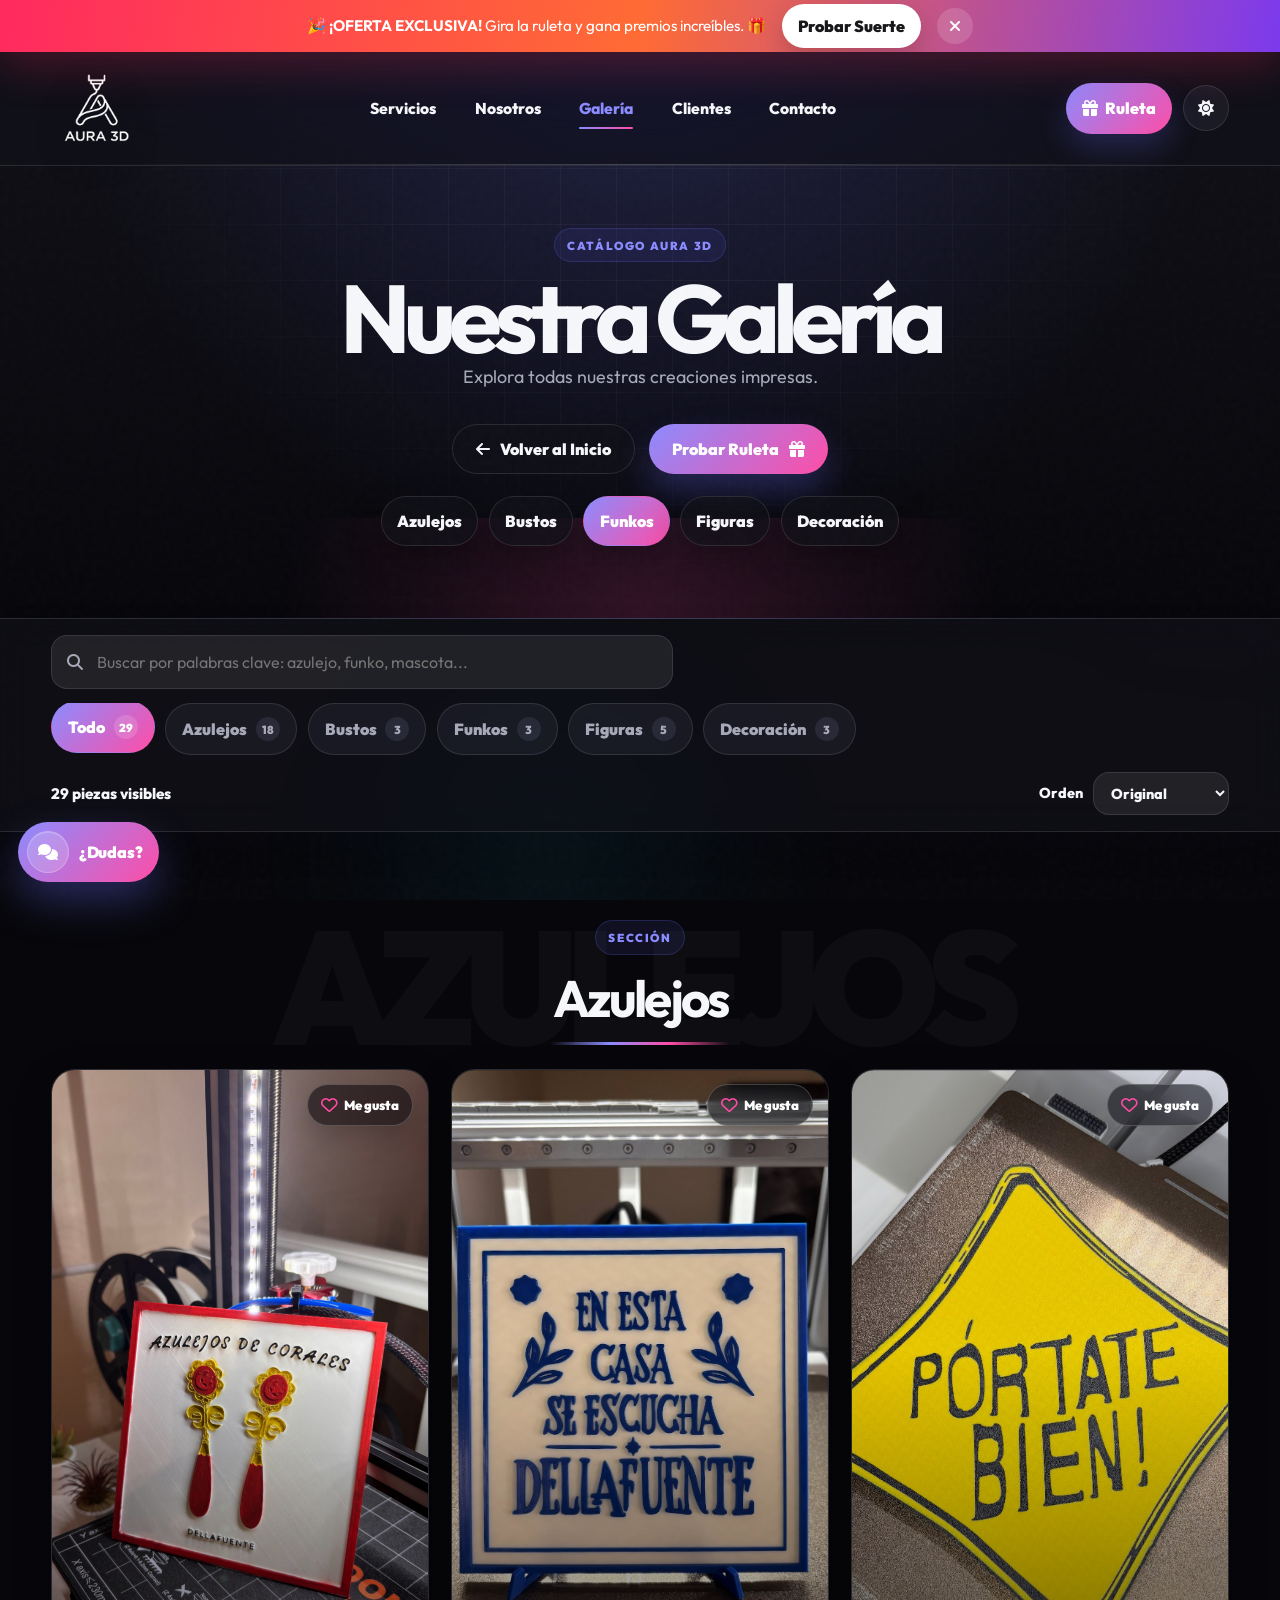
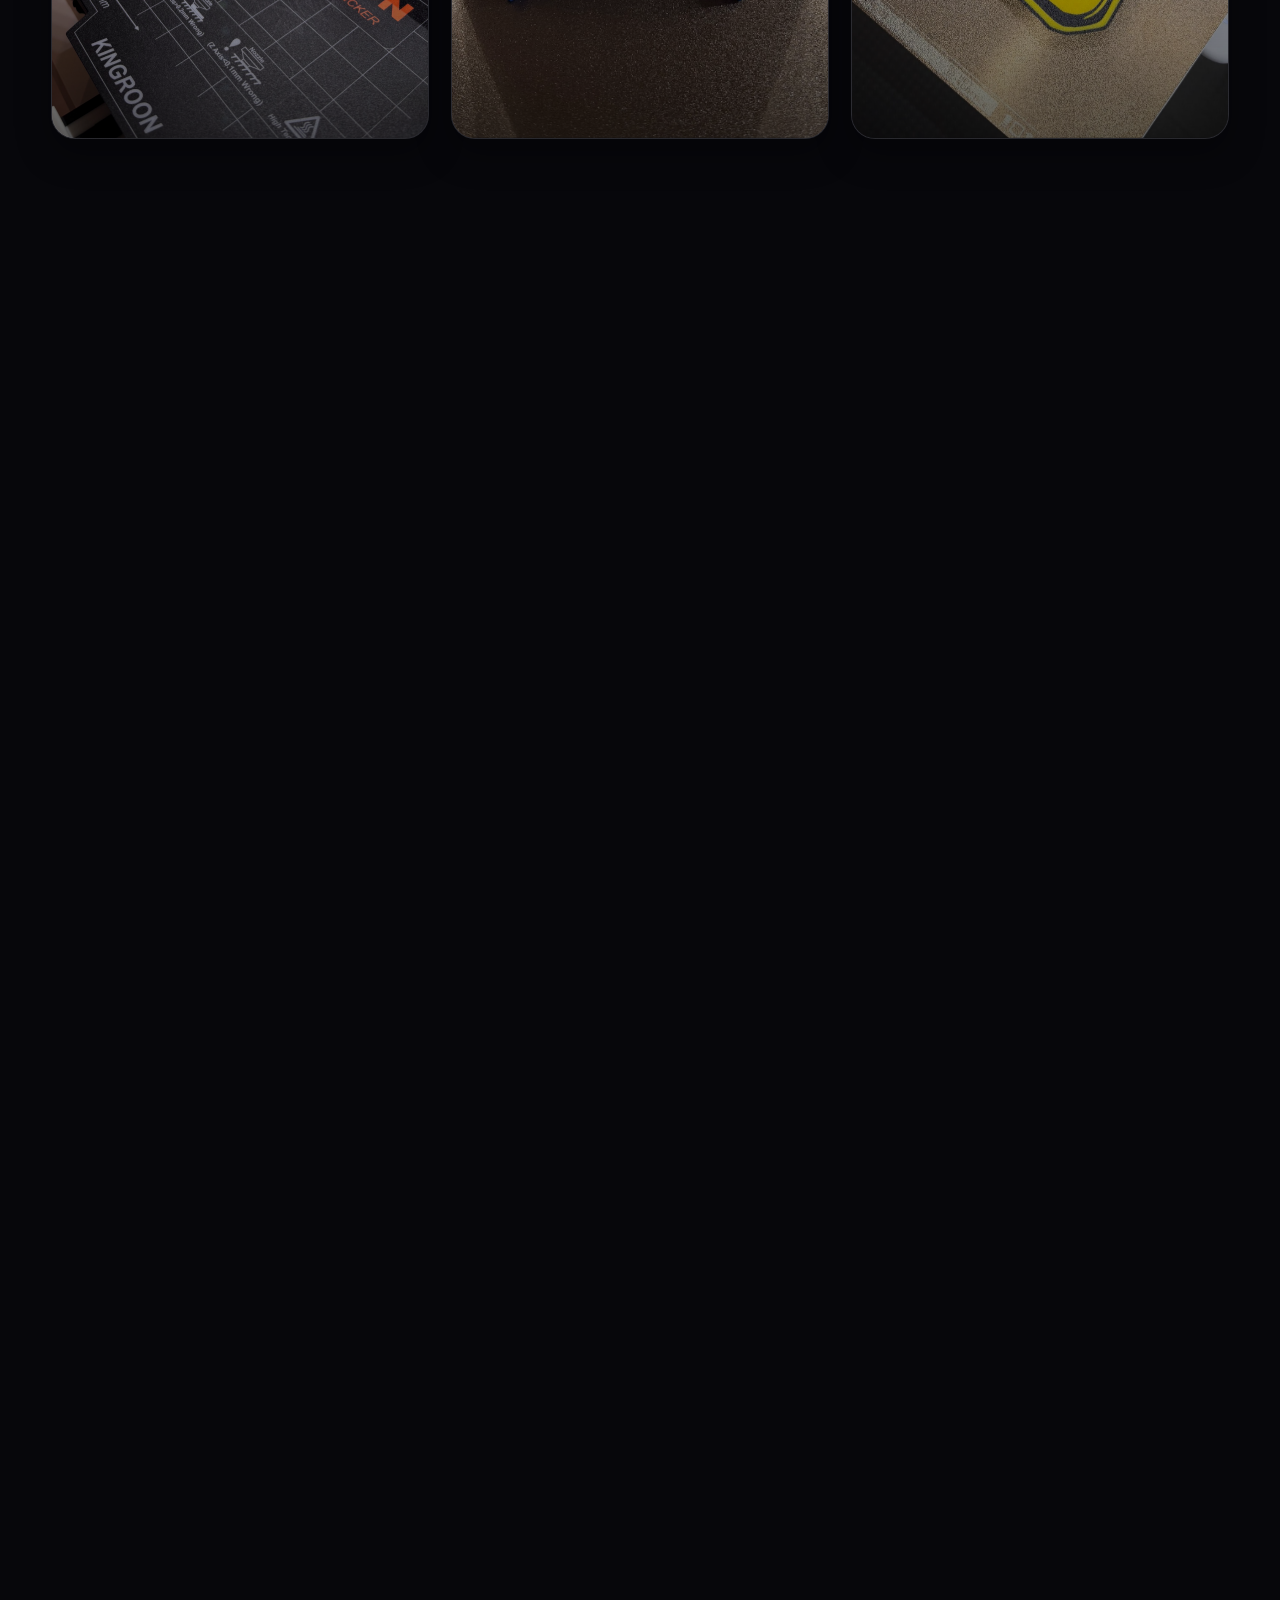
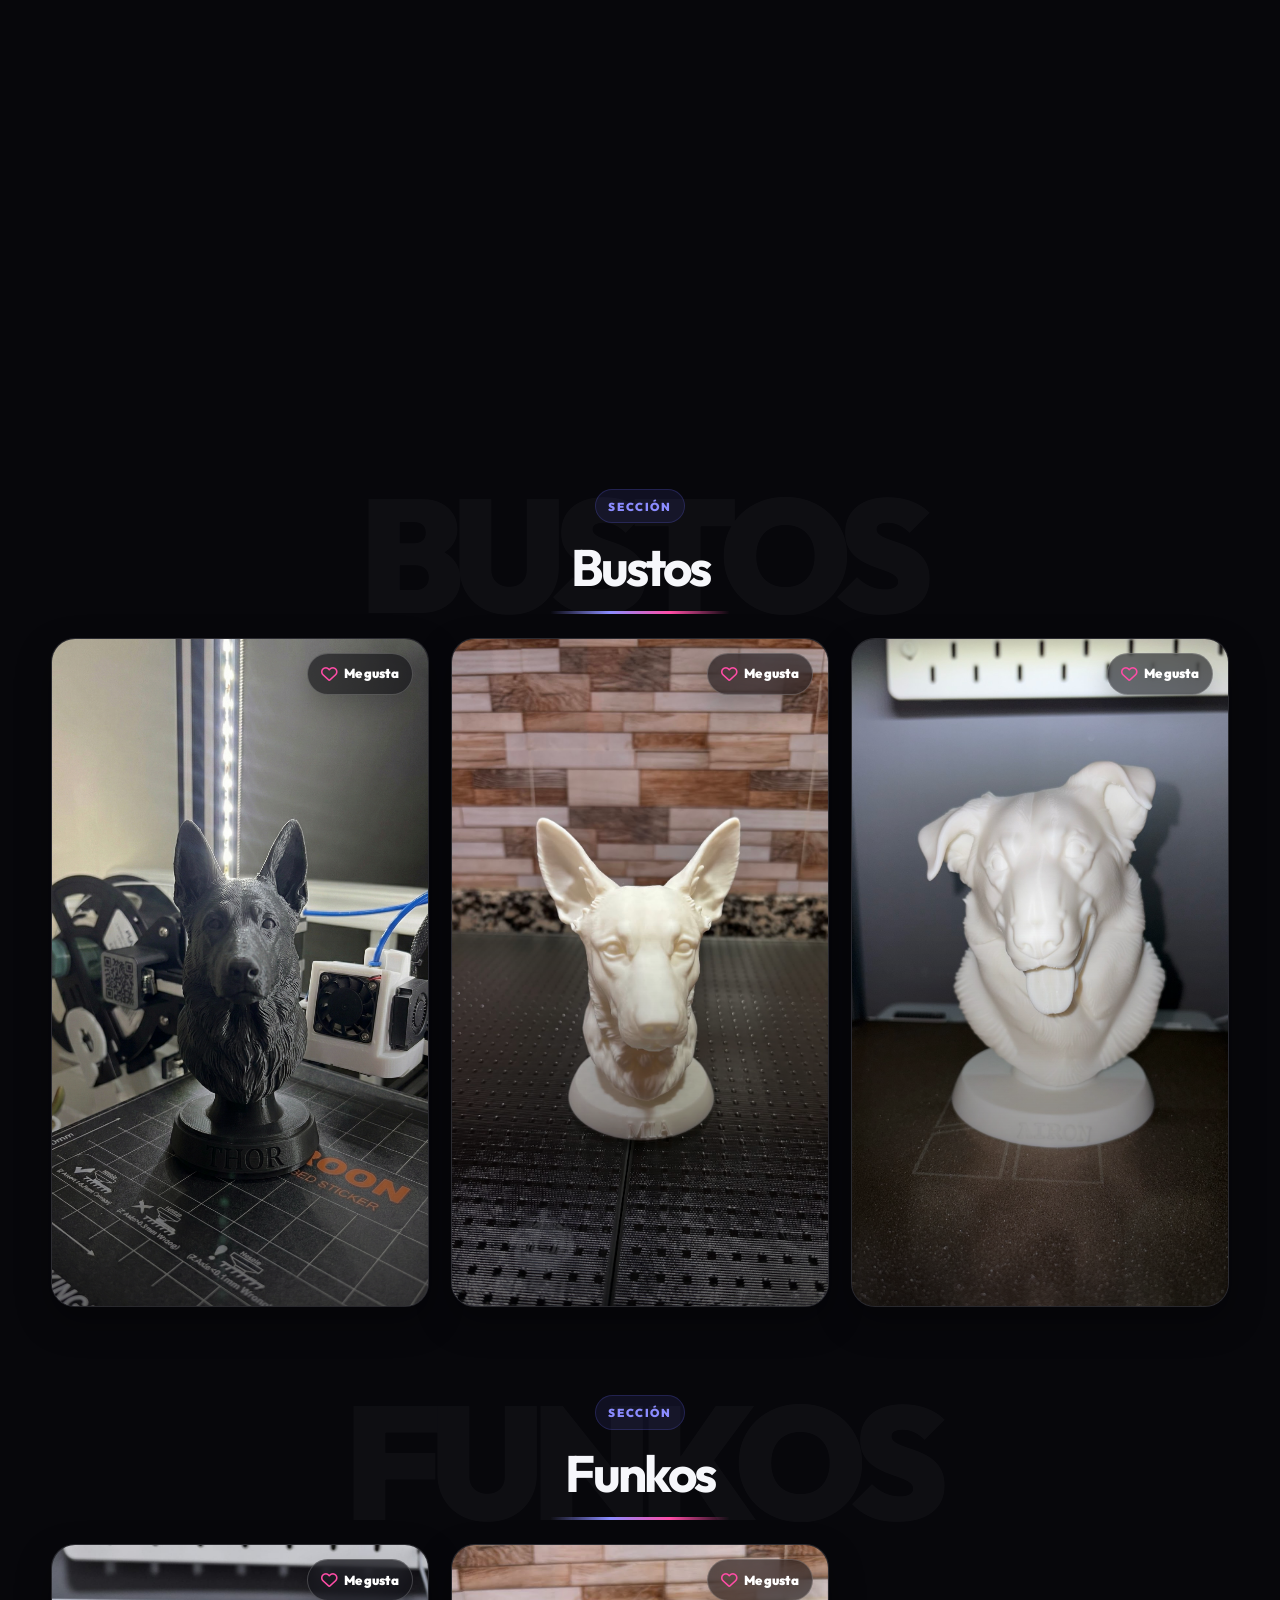
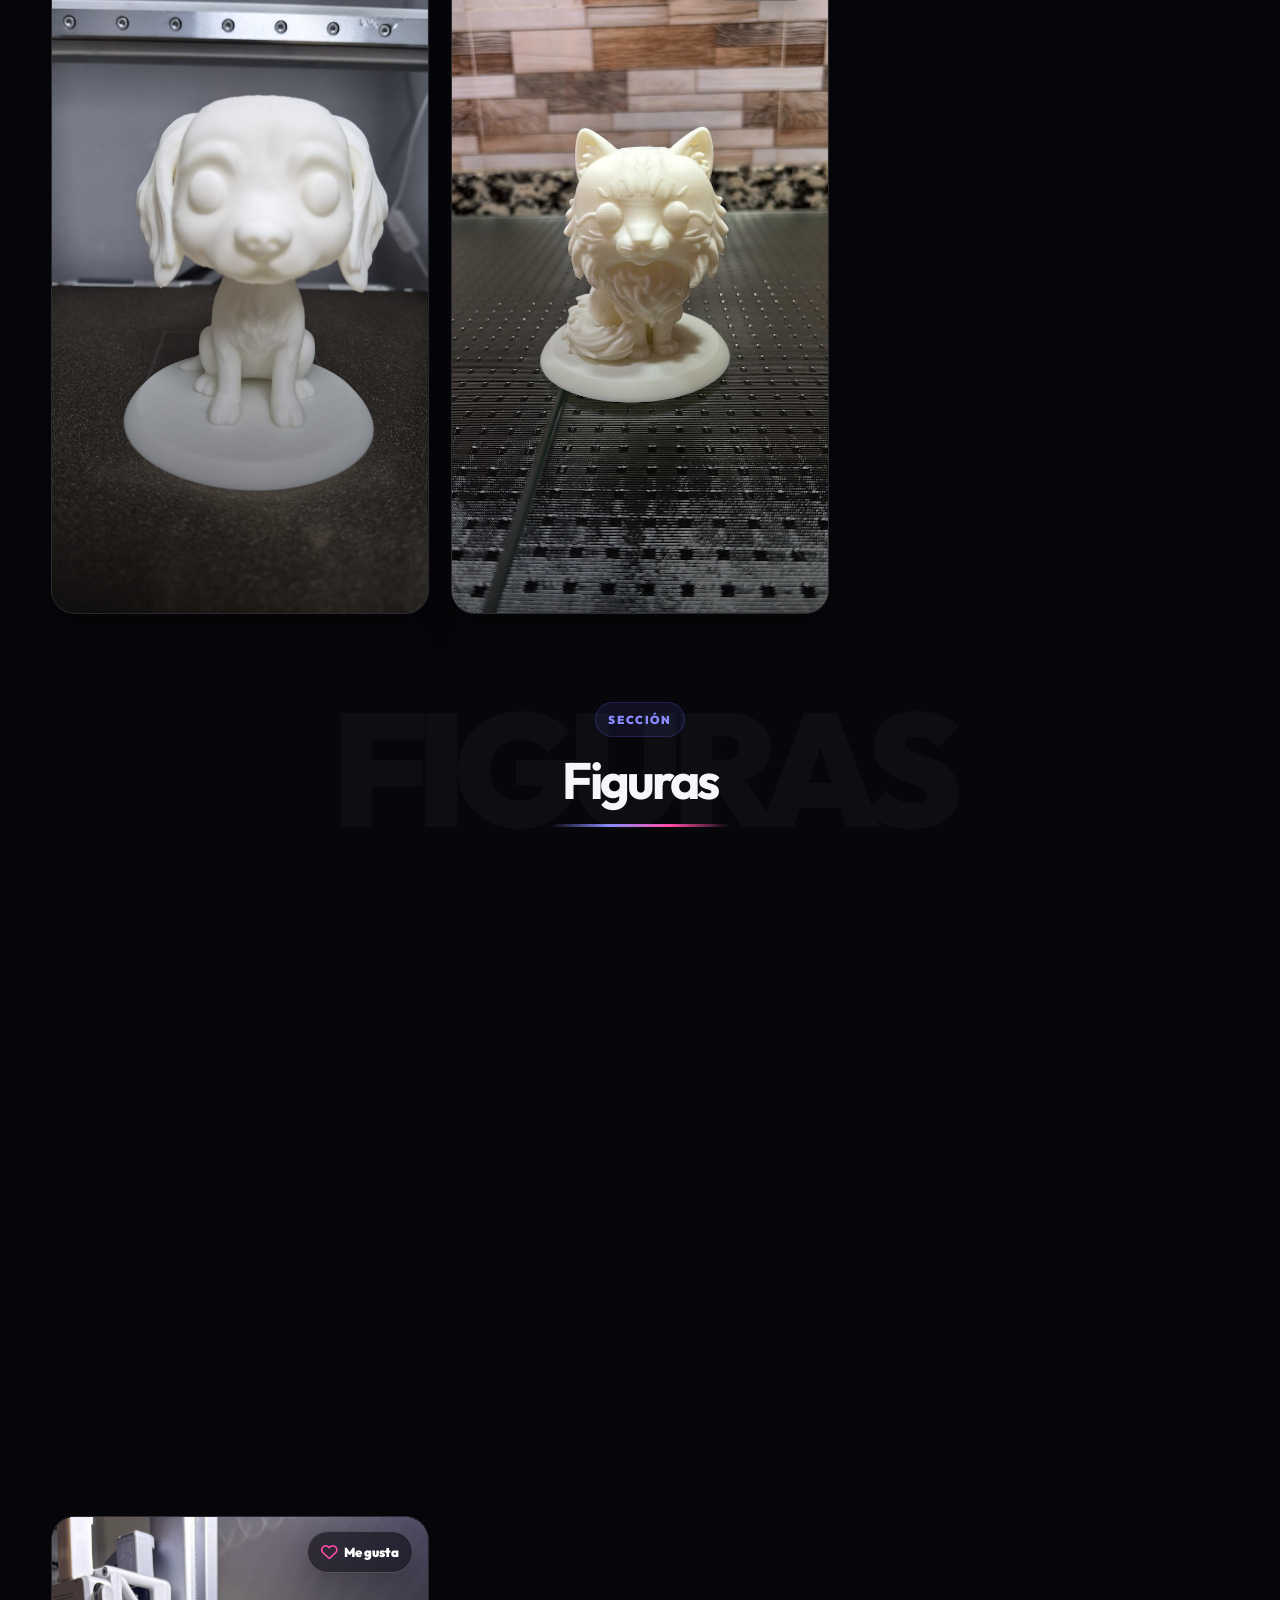
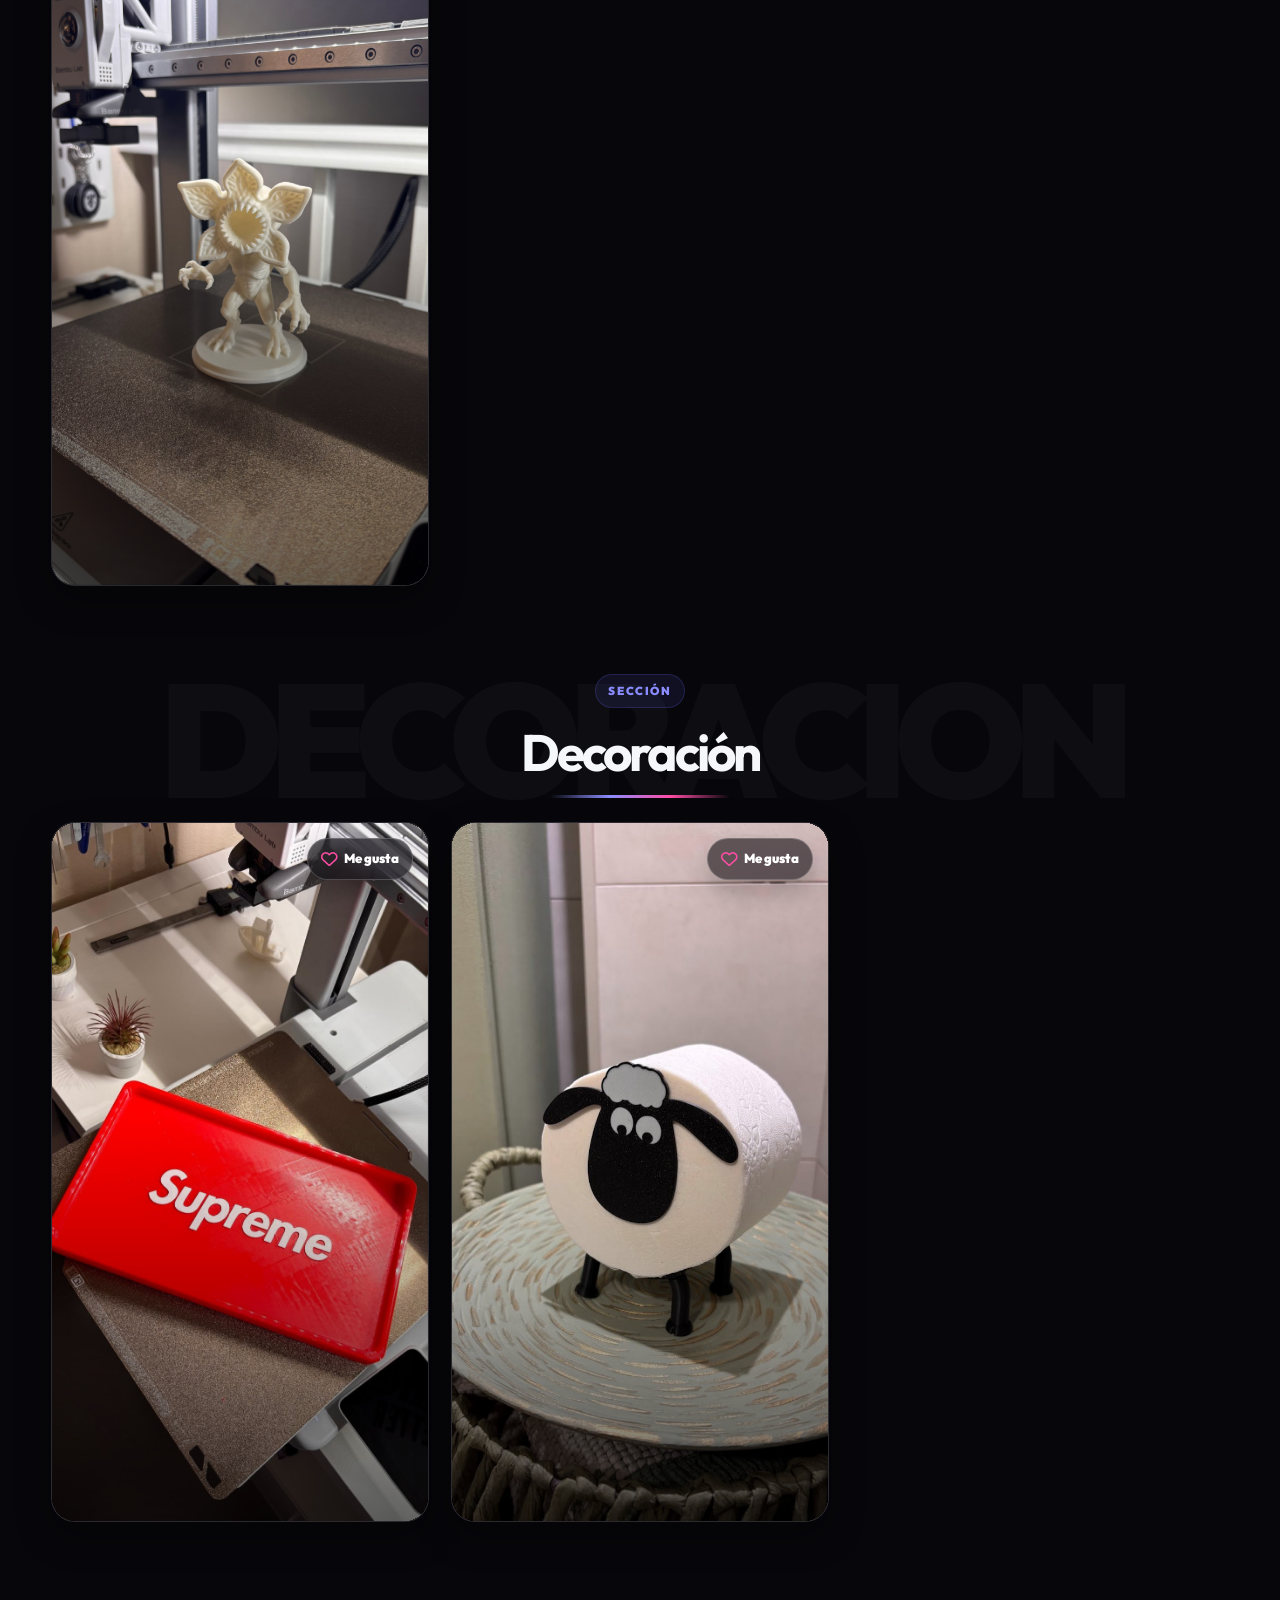
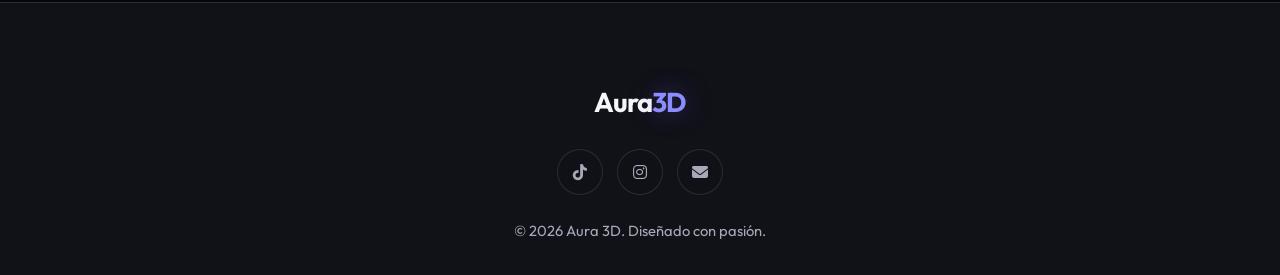
==== commit 249912e7: "Add files via upload" ====
--- a/galeria.html
+++ b/galeria.html
@@ -1,277 +1,188 @@
 <!doctype html>
 <html lang="es">
-  <head>
-    <meta charset="UTF-8" />
-    <meta name="viewport" content="width=device-width, initial-scale=1.0" />
-    <title>Aura 3D ✨ | Galería</title>
-    <meta
-      name="description"
-      content="Catálogo completo de Aura 3D. Explora nuestras figuras coleccionables, decoración para el hogar, Funko Pops personalizados y accesorios de impresión 3D."
-    />
-    <meta
-      name="keywords"
-      content="catalogo impresion 3d, comprar figuras 3d, aura 3d catalogo, funko pop mascota, azulejos dellafuente 3d"
-    />
-    <meta name="author" content="Aura 3D" />
-    <meta name="robots" content="index, follow" />
-    <meta name="theme-color" content="#09090b" />
-    <link rel="canonical" href="https://3daura.store/catalogo.html" />
-    <meta property="og:title" content="Aura 3D ✨ | Galería" />
-    <meta
-      property="og:description"
-      content="Explora todas nuestras creaciones listas para imprimir o enviar."
-    />
-    <meta
-      property="og:image"
-      content="https://3daura.store/assets/images/iconos/logo_png.png"
-    />
-    <meta property="og:url" content="https://3daura.store/catalogo.html" />
-    <meta property="og:type" content="website" />
-    <link rel="preconnect" href="https://fonts.googleapis.com" />
-    <link rel="preconnect" href="https://fonts.gstatic.com" crossorigin />
-    <link
-      href="https://fonts.googleapis.com/css2?family=Outfit:wght@300;400;600;700;800;900&display=swap"
-      rel="stylesheet"
-    />
-    <link
-      rel="stylesheet"
-      href="https://cdnjs.cloudflare.com/ajax/libs/font-awesome/6.4.0/css/all.min.css"
-    />
-    <link rel="stylesheet" href="style.css" />
-    <link
-      rel="icon"
-      type="image/png"
-      href="assets/images/iconos/logo_png_blanco.png"
-    />
-    <script type="module" src="main.js"></script>
-  </head>
 
-  <body class="catalog-page-body">
-    <div class="aura-backdrop" aria-hidden="true">
-      <span class="aura-orb aura-orb-a"></span>
-      <span class="aura-orb aura-orb-b"></span>
-      <span class="aura-orb aura-orb-c"></span>
+<head>
+  <meta charset="UTF-8" />
+  <meta name="viewport" content="width=device-width, initial-scale=1.0" />
+  <title>Aura 3D ✨ | Galería</title>
+  <meta name="description"
+    content="Catálogo completo de Aura 3D. Explora nuestras figuras coleccionables, decoración para el hogar, Funko Pops personalizados y accesorios de impresión 3D." />
+  <meta name="keywords"
+    content="catalogo impresion 3d, comprar figuras 3d, aura 3d catalogo, funko pop mascota, azulejos dellafuente 3d" />
+  <meta name="author" content="Aura 3D" />
+  <meta name="robots" content="index, follow" />
+  <meta name="theme-color" content="#09090b" />
+  <link rel="canonical" href="https://3daura.store/catalogo.html" />
+  <meta property="og:title" content="Aura 3D ✨ | Galería" />
+  <meta property="og:description" content="Explora todas nuestras creaciones listas para imprimir o enviar." />
+  <meta property="og:image" content="https://3daura.store/assets/images/iconos/logo_png.png" />
+  <meta property="og:url" content="https://3daura.store/catalogo.html" />
+  <meta property="og:type" content="website" />
+  <link rel="preconnect" href="https://fonts.googleapis.com" />
+  <link rel="preconnect" href="https://fonts.gstatic.com" crossorigin />
+  <link href="https://fonts.googleapis.com/css2?family=Outfit:wght@300;400;600;700;800;900&display=swap"
+    rel="stylesheet" />
+  <link rel="stylesheet" href="https://cdnjs.cloudflare.com/ajax/libs/font-awesome/6.4.0/css/all.min.css" />
+  <link rel="stylesheet" href="style.css" />
+  <link rel="icon" type="image/png" href="assets/images/iconos/logo_png_blanco.png" />
+  <script type="module" src="main.js"></script>
+</head>
+
+<body class="catalog-page-body">
+  <div class="aura-backdrop" aria-hidden="true">
+    <span class="aura-orb aura-orb-a"></span>
+    <span class="aura-orb aura-orb-b"></span>
+    <span class="aura-orb aura-orb-c"></span>
+  </div>
+  <div class="site-noise" aria-hidden="true"></div>
+
+  <div id="promo-banner" class="promo-banner" role="region" aria-label="Promoción ruleta Aura 3D">
+    <div class="promo-sheen" aria-hidden="true"></div>
+    <div class="container promo-content">
+      <span>
+        🎉 <strong>¡OFERTA EXCLUSIVA!</strong> Gira la ruleta y gana premios
+        increíbles. 🎁
+      </span>
+      <a href="ruleta.html" class="btn-promo-small">Probar Suerte</a>
+      <button id="close-banner" class="close-promo" type="button" aria-label="Cerrar promoción">
+        <i class="fas fa-times"></i>
+      </button>
     </div>
-    <div class="site-noise" aria-hidden="true"></div>
+  </div>
 
-    <div
-      id="promo-banner"
-      class="promo-banner"
-      role="region"
-      aria-label="Promoción ruleta Aura 3D"
-    >
-      <div class="promo-sheen" aria-hidden="true"></div>
-      <div class="container promo-content">
-        <span>
-          🎉 <strong>¡OFERTA EXCLUSIVA!</strong> Gira la ruleta y gana premios
-          increíbles. 🎁
-        </span>
-        <a href="ruleta.html" class="btn-promo-small">Probar Suerte</a>
-        <button
-          id="close-banner"
-          class="close-promo"
-          type="button"
-          aria-label="Cerrar promoción"
-        >
-          <i class="fas fa-times"></i>
+  <nav class="navbar" aria-label="Navegación principal">
+    <div class="container nav-content">
+      <div class="logo">
+        <a href="index.html" aria-label="Volver al inicio Aura 3D">
+          <img src="assets/images/iconos/logo_png_blanco.png"
+            alt="Logotipo oficial de Aura 3D estudio de diseño e impresión" class="logo-img" />
+        </a>
+      </div>
+
+      <ul class="nav-links" id="nav-links">
+        <li><a href="index.html#servicios">Servicios</a></li>
+        <li><a href="index.html#nosotros">Nosotros</a></li>
+        <li><a href="galeria.html" class="active">Galería</a></li>
+        <li><a href="index.html#experiencia">Clientes</a></li>
+        <li><a href="index.html#contacto">Contacto</a></li>
+      </ul>
+
+      <div class="nav-actions">
+        <a href="ruleta.html" class="nav-cta nav-cta-desktop"><i class="fas fa-gift"></i><span>Ruleta</span></a>
+        <button class="theme-toggle" id="theme-toggle" type="button" aria-label="Cambiar tema">
+          <i class="fas fa-moon"></i>
+        </button>
+        <button class="hamburger" id="hamburger" type="button" aria-label="Abrir menú">
+          <i class="fas fa-bars"></i>
         </button>
       </div>
     </div>
+  </nav>
 
-    <nav class="navbar" aria-label="Navegación principal">
-      <div class="container nav-content">
-        <div class="logo">
-          <a href="index.html" aria-label="Volver al inicio Aura 3D">
-            <img
-              src="assets/images/iconos/logo_png_blanco.png"
-              alt="Logotipo oficial de Aura 3D estudio de diseño e impresión"
-              class="logo-img"
-            />
-          </a>
+  <header class="catalog-hero">
+    <div class="catalog-hero-glow" aria-hidden="true"></div>
+    <div class="container">
+      <span class="tag fade-in">Catálogo Aura 3D</span>
+      <h1 class="fade-in">Nuestra Galería</h1>
+      <p class="fade-in">Explora todas nuestras creaciones impresas.</p>
+      <div class="catalog-hero-actions fade-in">
+        <a href="index.html" class="btn-back"><i class="fas fa-arrow-left"></i> Volver al Inicio</a>
+        <a href="ruleta.html" class="btn-primary">Probar Ruleta <i class="fas fa-gift"></i></a>
+      </div>
+      <nav id="catalog-jump-menu" class="catalog-jump-menu fade-in" aria-label="Ir a una sección del catálogo">
+        <a href="#catalog-sections">Cargando secciones...</a>
+      </nav>
+    </div>
+  </header>
+
+  <main class="catalog-page">
+    <section class="catalog-toolbar-wrap" aria-label="Filtros del catálogo">
+      <div class="container catalog-toolbar">
+        <div class="search-box">
+          <i class="fas fa-search" aria-hidden="true"></i>
+          <input type="search" id="catalog-search" placeholder="Buscar por palabras clave: azulejo, funko, mascota..."
+            autocomplete="off" />
+          <button id="catalog-search-clear" class="search-clear" type="button" aria-label="Limpiar búsqueda">
+            <i class="fas fa-xmark"></i>
+          </button>
         </div>
 
-        <ul class="nav-links" id="nav-links">
-          <li><a href="index.html#servicios">Servicios</a></li>
-          <li><a href="index.html#nosotros">Nosotros</a></li>
-          <li><a href="galeria.html" class="active">Galería</a></li>
-          <li><a href="index.html#experiencia">Clientes</a></li>
-          <li><a href="index.html#contacto">Contacto</a></li>
-        </ul>
-
-        <div class="nav-actions">
-          <a href="ruleta.html" class="nav-cta nav-cta-desktop"
-            ><i class="fas fa-gift"></i><span>Ruleta</span></a
-          >
-          <button
-            class="theme-toggle"
-            id="theme-toggle"
-            type="button"
-            aria-label="Cambiar tema"
-          >
-            <i class="fas fa-moon"></i>
-          </button>
-          <button
-            class="hamburger"
-            id="hamburger"
-            type="button"
-            aria-label="Abrir menú"
-          >
-            <i class="fas fa-bars"></i>
+        <div id="catalog-filters" class="filter-row" aria-label="Categorías">
+          <button class="filter-chip active" type="button" data-filter="all">
+            Todo
           </button>
         </div>
-      </div>
-    </nav>
 
-    <header class="catalog-hero">
-      <div class="catalog-hero-glow" aria-hidden="true"></div>
-      <div class="container">
-        <span class="tag fade-in">Catálogo Aura 3D</span>
-        <h1 class="fade-in">Nuestra Galería</h1>
-        <p class="fade-in">Explora todas nuestras creaciones impresas.</p>
-        <div class="catalog-hero-actions fade-in">
-          <a href="index.html" class="btn-back"
-            ><i class="fas fa-arrow-left"></i> Volver al Inicio</a
-          >
-          <a href="ruleta.html" class="btn-primary"
-            >Probar Ruleta <i class="fas fa-gift"></i
-          ></a>
-        </div>
-        <nav
-          id="catalog-jump-menu"
-          class="catalog-jump-menu fade-in"
-          aria-label="Ir a una sección del catálogo"
-        >
-          <a href="#catalog-sections">Cargando secciones...</a>
-        </nav>
-      </div>
-    </header>
-
-    <main class="catalog-page">
-      <section class="catalog-toolbar-wrap" aria-label="Filtros del catálogo">
-        <div class="container catalog-toolbar">
-          <div class="search-box">
-            <i class="fas fa-search" aria-hidden="true"></i>
-            <input
-              type="search"
-              id="catalog-search"
-              placeholder="Buscar por palabras clave: azulejo, funko, mascota..."
-              autocomplete="off"
-            />
-            <button
-              id="catalog-search-clear"
-              class="search-clear"
-              type="button"
-              aria-label="Limpiar búsqueda"
-            >
-              <i class="fas fa-xmark"></i>
-            </button>
-          </div>
-
-          <div id="catalog-filters" class="filter-row" aria-label="Categorías">
-            <button class="filter-chip active" type="button" data-filter="all">
-              Todo
-            </button>
-          </div>
-
-          <div class="catalog-meta-row">
-            <span id="catalog-count" class="catalog-count"
-              >Cargando catálogo...</span
-            >
-            <label class="sort-box" for="catalog-sort">
-              <span>Orden</span>
-              <select id="catalog-sort">
-                <option value="original">Original</option>
-                <option value="az">A-Z</option>
-                <option value="category">Categoría</option>
-              </select>
-            </label>
-          </div>
-        </div>
-      </section>
-
-      <div id="catalog-sections" class="catalog-sections" aria-live="polite">
-        <div class="catalog-empty container catalog-loading-state">
-          <i class="fas fa-spinner fa-spin"></i>
-          <h3>Cargando catálogo</h3>
-          <p>
-            Estamos actualizando productos y secciones desde el panel de
-            administración.
-          </p>
+        <div class="catalog-meta-row">
+          <span id="catalog-count" class="catalog-count">Cargando catálogo...</span>
+          <label class="sort-box" for="catalog-sort">
+            <span>Orden</span>
+            <select id="catalog-sort">
+              <option value="original">Original</option>
+              <option value="az">A-Z</option>
+              <option value="category">Categoría</option>
+            </select>
+          </label>
         </div>
       </div>
+    </section>
 
-      <div id="catalog-empty" class="catalog-empty container" hidden>
-        <i class="fas fa-magnifying-glass"></i>
-        <h3>No hay resultados</h3>
-        <p>Prueba con otra palabra clave o cambia el filtro de categoría.</p>
-        <button id="catalog-reset" class="btn-outline" type="button">
-          Limpiar filtros
-        </button>
+    <div id="catalog-sections" class="catalog-sections" aria-live="polite">
+      <div class="catalog-empty container catalog-loading-state">
+        <i class="fas fa-spinner fa-spin"></i>
+        <h3>Cargando catálogo</h3>
+        <p>
+          Estamos actualizando productos y secciones desde el panel de
+          administración.
+        </p>
       </div>
-    </main>
+    </div>
 
-    <form
-      id="catalog-like-form"
-      name="catalogo_likes"
-      method="POST"
-      data-netlify="true"
-      netlify
-      hidden
-    >
-      <input type="hidden" name="form-name" value="catalogo_likes" />
-      <input type="hidden" name="producto" />
-      <input type="hidden" name="categoria" />
-      <input type="hidden" name="producto_id" />
-      <input type="hidden" name="accion" />
-      <input type="hidden" name="cliente" />
-      <input type="hidden" name="pagina" />
-    </form>
-    <footer>
-      <div class="container">
-        <h3>Aura<span class="highlight">3D</span></h3>
-        <div class="socials">
-          <a
-            href="https://www.tiktok.com/@3daura"
-            target="_blank"
-            rel="noopener noreferrer"
-            aria-label="TikTok Aura 3D"
-            title="TikTok"
-            ><i class="fab fa-tiktok"></i
-          ></a>
-          <a
-            href="https://www.instagram.com/3daura_/"
-            target="_blank"
-            rel="noopener noreferrer"
-            aria-label="Instagram Aura 3D"
-            title="Instagram"
-            ><i class="fab fa-instagram"></i
-          ></a>
-          <a
-            href="mailto:3daurainfo@gmail.com"
-            aria-label="Email Aura 3D"
-            title="Email"
-            ><i class="fas fa-envelope"></i
-          ></a>
-        </div>
-        <p class="footer-text">&copy; 2026 Aura 3D. Diseñado con pasión.</p>
+    <div id="catalog-empty" class="catalog-empty container" hidden>
+      <i class="fas fa-magnifying-glass"></i>
+      <h3>No hay resultados</h3>
+      <p>Prueba con otra palabra clave o cambia el filtro de categoría.</p>
+      <button id="catalog-reset" class="btn-outline" type="button">
+        Limpiar filtros
+      </button>
+    </div>
+  </main>
+
+  <form id="catalog-like-form" name="catalogo_likes" method="POST" data-netlify="true" netlify hidden>
+    <input type="hidden" name="form-name" value="catalogo_likes" />
+    <input type="hidden" name="producto" />
+    <input type="hidden" name="categoria" />
+    <input type="hidden" name="producto_id" />
+    <input type="hidden" name="accion" />
+    <input type="hidden" name="cliente" />
+    <input type="hidden" name="pagina" />
+  </form>
+  <footer>
+    <div class="container">
+      <h3>Aura<span class="highlight">3D</span></h3>
+      <div class="socials">
+        <a href="https://www.tiktok.com/@3daura" target="_blank" rel="noopener noreferrer" aria-label="TikTok Aura 3D"
+          title="TikTok"><i class="fab fa-tiktok"></i></a>
+        <a href="https://www.instagram.com/3daura_/" target="_blank" rel="noopener noreferrer"
+          aria-label="Instagram Aura 3D" title="Instagram"><i class="fab fa-instagram"></i></a>
+        <a href="mailto:3daurainfo@gmail.com" aria-label="Email Aura 3D" title="Email"><i
+            class="fas fa-envelope"></i></a>
       </div>
-    </footer>
+      <p class="footer-text">&copy; 2026 Aura 3D. Diseñado con pasión.</p>
+    </div>
+  </footer>
 
-    <button
-      id="scrollTopBtn"
-      title="Volver arriba"
-      type="button"
-      aria-label="Volver arriba"
-    >
-      <i class="fas fa-arrow-up"></i>
+  <button id="scrollTopBtn" title="Volver arriba" type="button" aria-label="Volver arriba">
+    <i class="fas fa-arrow-up"></i>
+  </button>
+
+  <div class="lightbox" id="catalog-lightbox" aria-hidden="true">
+    <button class="lightbox-close" type="button" aria-label="Cerrar imagen">
+      <i class="fas fa-times"></i>
     </button>
+    <img src="" alt="" />
+    <div class="lightbox-caption"></div>
+  </div>
+</body>
 
-    <div class="lightbox" id="catalog-lightbox" aria-hidden="true">
-      <button class="lightbox-close" type="button" aria-label="Cerrar imagen">
-        <i class="fas fa-times"></i>
-      </button>
-      <img src="" alt="" />
-      <div class="lightbox-caption"></div>
-    </div>
-  </body>
-</html>
+</html>
--- a/style.css
+++ b/style.css
@@ -1201,8 +1201,8 @@
   background: linear-gradient(135deg, #12b8e8, #42d6ff);
 }
 
-.social-link-card.linkedin {
-  background: linear-gradient(135deg, #0a66c2, #42a5f5);
+.social-link-card.youtube {
+  background: linear-gradient(135deg, #ff0033, #ff4b4b);
 }
 
 .social-link-card.cults {
@@ -3858,586 +3858,3 @@
   overflow: hidden;
   text-overflow: ellipsis;
 }
-
-
-/* Sorteo Dellafuente */
-.sorteo-page-body {
-  background:
-    radial-gradient(circle at 84% 7%, rgba(236, 72, 153, 0.16), transparent 34rem),
-    radial-gradient(circle at 10% 24%, rgba(99, 102, 241, 0.12), transparent 30rem),
-    var(--bg-color);
-}
-
-.sorteo-hero {
-  position: relative;
-  overflow: hidden;
-  padding: clamp(8rem, 14vw, 11rem) 0 clamp(3.5rem, 8vw, 6rem);
-  border-bottom: 1px solid var(--border-color);
-  background:
-    linear-gradient(180deg, rgba(9, 9, 14, 0.18), rgba(9, 9, 14, 0)),
-    var(--bg-color);
-}
-
-.sorteo-hero::before {
-  content: "";
-  position: absolute;
-  inset: 0;
-  background-image:
-    linear-gradient(rgba(255, 255, 255, 0.035) 1px, transparent 1px),
-    linear-gradient(90deg, rgba(255, 255, 255, 0.035) 1px, transparent 1px);
-  background-size: 46px 46px;
-  mask-image: linear-gradient(180deg, rgba(0,0,0,0.88), transparent 82%);
-  pointer-events: none;
-}
-
-.sorteo-hero-orb {
-  position: absolute;
-  border-radius: 999px;
-  filter: blur(4px);
-  pointer-events: none;
-  opacity: 0.55;
-}
-
-.sorteo-hero-orb-one {
-  width: min(48vw, 520px);
-  aspect-ratio: 1;
-  right: -12%;
-  top: -10%;
-  background: radial-gradient(circle, rgba(236, 72, 153, 0.28), transparent 68%);
-}
-
-.sorteo-hero-orb-two {
-  width: min(42vw, 440px);
-  aspect-ratio: 1;
-  left: -12%;
-  bottom: -14%;
-  background: radial-gradient(circle, rgba(99, 102, 241, 0.22), transparent 68%);
-}
-
-.sorteo-hero-grid {
-  position: relative;
-  z-index: 1;
-  display: grid;
-  grid-template-columns: minmax(0, 1.05fr) minmax(330px, 0.95fr);
-  align-items: center;
-  gap: clamp(2rem, 6vw, 4.5rem);
-}
-
-.sorteo-eyebrow {
-  color: var(--text-secondary);
-  font-size: clamp(1rem, 2vw, 1.2rem);
-  font-weight: 900;
-  letter-spacing: 0.02em;
-}
-
-.sorteo-hero h1 {
-  margin: 0.4rem 0 1.2rem;
-  font-size: clamp(3.3rem, 9vw, 7.6rem);
-  line-height: 0.88;
-  letter-spacing: -0.075em;
-}
-
-.sorteo-lead {
-  max-width: 650px;
-  color: var(--text-secondary);
-  font-size: clamp(1.04rem, 2vw, 1.24rem);
-}
-
-.sorteo-status {
-  display: flex;
-  align-items: center;
-  gap: 0.9rem;
-  width: min(100%, 620px);
-  margin: 1.55rem 0 1.35rem;
-  padding: 1rem 1.1rem;
-  border: 1px solid var(--border-color);
-  border-radius: 22px;
-  background: var(--surface);
-  box-shadow: var(--shadow-sm);
-}
-
-.sorteo-status-dot {
-  width: 14px;
-  height: 14px;
-  flex: 0 0 14px;
-  border-radius: 999px;
-  background: #f59e0b;
-  box-shadow: 0 0 0 6px rgba(245, 158, 11, 0.16);
-}
-
-.sorteo-status[data-status="active"] .sorteo-status-dot {
-  background: #10b981;
-  box-shadow: 0 0 0 6px rgba(16, 185, 129, 0.16);
-}
-
-.sorteo-status[data-status="ended"] .sorteo-status-dot {
-  background: #ef4444;
-  box-shadow: 0 0 0 6px rgba(239, 68, 68, 0.16);
-}
-
-.sorteo-status strong,
-.sorteo-status small {
-  display: block;
-}
-
-.sorteo-status small {
-  margin-top: 0.12rem;
-  color: var(--text-secondary);
-  font-weight: 700;
-}
-
-.sorteo-actions,
-.sorteo-bottom-actions {
-  display: flex;
-  flex-wrap: wrap;
-  gap: 0.85rem;
-  align-items: center;
-}
-
-.sorteo-actions .is-disabled,
-.sorteo-bottom-actions .is-disabled {
-  opacity: 0.58;
-  cursor: not-allowed;
-  filter: grayscale(0.25);
-  pointer-events: auto;
-}
-
-.sorteo-prize-feature {
-  display: grid;
-  gap: 1rem;
-}
-
-.sorteo-prize-card,
-.sorteo-info-card,
-.sorteo-note,
-.sorteo-step,
-.sorteo-rule,
-.sorteo-final-card {
-  position: relative;
-  overflow: hidden;
-  border: 1px solid var(--border-color);
-  border-radius: var(--radius);
-  background: var(--surface);
-  backdrop-filter: blur(18px);
-  -webkit-backdrop-filter: blur(18px);
-  box-shadow: var(--shadow-sm);
-}
-
-.sorteo-prize-card {
-  display: grid;
-  grid-template-columns: 170px 1fr;
-  align-items: center;
-  gap: 1rem;
-  padding: 1rem;
-}
-
-.sorteo-prize-card-large {
-  grid-template-columns: 1fr;
-}
-
-.sorteo-prize-card img,
-.sorteo-info-card img,
-.sorteo-tile img,
-.sorteo-img-wrap {
-  width: 100%;
-  border-radius: 18px;
-  object-fit: cover;
-  background: rgba(128, 128, 160, 0.14);
-}
-
-.sorteo-prize-card img,
-.sorteo-img-wrap {
-  aspect-ratio: 16 / 10;
-}
-
-.sorteo-prize-card-large img {
-  aspect-ratio: 16 / 9;
-}
-
-.sorteo-prize-label {
-  position: relative;
-  z-index: 2;
-  display: inline-flex;
-  width: fit-content;
-  align-items: center;
-  justify-content: center;
-  padding: 0.44rem 0.9rem;
-  border-radius: 999px;
-  color: #fff;
-  background: linear-gradient(135deg, #ff2a5f, var(--accent-2));
-  font-size: 0.78rem;
-  font-weight: 900;
-  text-transform: uppercase;
-  letter-spacing: 0.08em;
-}
-
-.sorteo-prize-card .sorteo-prize-label {
-  position: absolute;
-  top: 1rem;
-  left: 1rem;
-}
-
-.sorteo-prize-card h2,
-.sorteo-info-card h3,
-.sorteo-tile h3,
-.sorteo-step h3,
-.sorteo-rule h3,
-.sorteo-final-card h3,
-.sorteo-note h3 {
-  letter-spacing: -0.03em;
-}
-
-.sorteo-prize-card p,
-.sorteo-info-card p,
-.sorteo-step p,
-.sorteo-rule p,
-.sorteo-final-card p,
-.sorteo-note p {
-  color: var(--text-secondary);
-}
-
-.sorteo-img-wrap {
-  position: relative;
-  display: grid;
-  place-items: center;
-  overflow: hidden;
-  min-height: 170px;
-}
-
-.sorteo-img-wrap.is-missing::before {
-  content: attr(data-missing-label);
-  display: grid;
-  place-items: center;
-  width: 100%;
-  height: 100%;
-  min-height: inherit;
-  padding: 1rem;
-  color: var(--text-secondary);
-  text-align: center;
-  border: 1px dashed var(--border-color);
-  border-radius: 18px;
-  background: rgba(128, 128, 160, 0.08);
-  font-weight: 800;
-}
-
-.sorteo-section {
-  overflow: hidden;
-}
-
-.sorteo-prizes-grid {
-  display: grid;
-  grid-template-columns: repeat(2, minmax(0, 1fr));
-  gap: clamp(1rem, 3vw, 1.5rem);
-}
-
-.sorteo-info-card {
-  padding: clamp(1rem, 3vw, 1.35rem);
-}
-
-.sorteo-info-card .sorteo-prize-label {
-  margin-bottom: 0.85rem;
-}
-
-.sorteo-info-card img,
-.sorteo-info-card .sorteo-img-wrap {
-  aspect-ratio: 16 / 10;
-  margin-bottom: 1rem;
-}
-
-.sorteo-info-card strong,
-.sorteo-tile strong {
-  display: inline-flex;
-  margin-top: 0.55rem;
-  color: var(--accent-2);
-  font-size: 1.1rem;
-  font-weight: 900;
-}
-
-.sorteo-note {
-  margin-top: 1.35rem;
-  padding: clamp(1.15rem, 3vw, 1.6rem);
-}
-
-.sorteo-note p + p,
-.sorteo-note p + h3 {
-  margin-top: 0.9rem;
-}
-
-.sorteo-inline-link {
-  display: inline-flex;
-  margin-top: 0.85rem;
-  color: var(--accent-2);
-  text-decoration: none;
-  font-weight: 900;
-}
-
-.sorteo-tiles-grid {
-  display: grid;
-  grid-template-columns: repeat(3, minmax(0, 1fr));
-  gap: clamp(1rem, 2vw, 1.35rem);
-}
-
-.sorteo-tile {
-  position: relative;
-  overflow: hidden;
-  padding: 1rem;
-  border: 1px solid var(--border-color);
-  border-radius: var(--radius);
-  background: var(--surface);
-  box-shadow: var(--shadow-sm);
-  transition: var(--transition);
-}
-
-.sorteo-tile:hover {
-  transform: translateY(-6px);
-  box-shadow: var(--shadow-lg);
-  border-color: rgba(236, 72, 153, 0.35);
-}
-
-.sorteo-tile img {
-  aspect-ratio: 4 / 3;
-  margin-bottom: 0.85rem;
-}
-
-.sorteo-steps-grid,
-.sorteo-rules-grid {
-  display: grid;
-  grid-template-columns: repeat(4, minmax(0, 1fr));
-  gap: 1rem;
-}
-
-.sorteo-rules-grid {
-  grid-template-columns: repeat(2, minmax(0, 1fr));
-}
-
-.sorteo-step,
-.sorteo-rule {
-  padding: clamp(1.15rem, 3vw, 1.45rem);
-}
-
-.sorteo-step > strong {
-  display: inline-flex;
-  margin-bottom: 0.85rem;
-  color: var(--accent-2);
-  font-size: 1.45rem;
-  line-height: 1;
-}
-
-.sorteo-final-card {
-  display: grid;
-  grid-template-columns: repeat(2, minmax(0, 1fr));
-  gap: 1rem;
-  padding: clamp(1.15rem, 3vw, 1.6rem);
-}
-
-.sorteo-final-card > div:last-child {
-  grid-column: 1 / -1;
-  padding-top: 1rem;
-  border-top: 1px solid var(--border-color);
-}
-
-.sorteo-bottom-actions {
-  justify-content: center;
-  margin-top: 1.5rem;
-}
-
-@media (max-width: 1024px) {
-  .sorteo-hero-grid,
-  .sorteo-final-card {
-    grid-template-columns: 1fr;
-  }
-
-  .sorteo-steps-grid,
-  .sorteo-tiles-grid {
-    grid-template-columns: repeat(2, minmax(0, 1fr));
-  }
-}
-
-@media (max-width: 680px) {
-  .sorteo-hero {
-    text-align: center;
-  }
-
-  .sorteo-hero h1 {
-    font-size: clamp(3rem, 16vw, 4.8rem);
-  }
-
-  .sorteo-status {
-    align-items: flex-start;
-    text-align: left;
-  }
-
-  .sorteo-actions,
-  .sorteo-bottom-actions {
-    flex-direction: column;
-    align-items: stretch;
-  }
-
-  .sorteo-actions .btn-primary,
-  .sorteo-actions .btn-outline,
-  .sorteo-bottom-actions .btn-primary,
-  .sorteo-bottom-actions .btn-outline {
-    width: 100%;
-  }
-
-  .sorteo-prize-card,
-  .sorteo-prizes-grid,
-  .sorteo-tiles-grid,
-  .sorteo-steps-grid,
-  .sorteo-rules-grid {
-    grid-template-columns: 1fr;
-  }
-
-  .sorteo-prize-card {
-    text-align: left;
-  }
-
-  .sorteo-tile img {
-    aspect-ratio: 16 / 11;
-  }
-}
-
-
-/* V31: contador funcional del sorteo y azulejos completos sin recorte */
-.sorteo-countdown {
-  width: min(100%, 620px);
-  margin: 0 0 1.35rem;
-  padding: 1rem;
-  border: 1px solid rgba(99, 102, 241, 0.22);
-  border-radius: 24px;
-  background:
-    linear-gradient(135deg, rgba(99, 102, 241, 0.12), rgba(236, 72, 153, 0.09)),
-    var(--surface);
-  box-shadow: var(--shadow-sm);
-}
-
-.sorteo-countdown-head {
-  margin-bottom: 0.75rem;
-  color: var(--text-main);
-  font-weight: 900;
-  letter-spacing: -0.01em;
-}
-
-.sorteo-countdown-grid {
-  display: grid;
-  grid-template-columns: repeat(4, minmax(0, 1fr));
-  gap: 0.65rem;
-}
-
-.sorteo-countdown-grid span {
-  display: grid;
-  place-items: center;
-  min-height: 78px;
-  padding: 0.7rem 0.45rem;
-  border: 1px solid var(--border-color);
-  border-radius: 18px;
-  background: rgba(10, 10, 15, 0.18);
-}
-
-.sorteo-countdown-grid strong {
-  color: var(--accent-2);
-  font-size: clamp(1.45rem, 4vw, 2.35rem);
-  line-height: 1;
-  font-weight: 900;
-  letter-spacing: -0.04em;
-}
-
-.sorteo-countdown-grid small {
-  margin-top: 0.35rem;
-  color: var(--text-secondary);
-  font-size: 0.72rem;
-  font-weight: 900;
-  letter-spacing: 0.12em;
-  text-transform: uppercase;
-}
-
-.sorteo-countdown.is-ended {
-  opacity: 0.78;
-  filter: grayscale(0.2);
-}
-
-.sorteo-prize-card img,
-.sorteo-info-card img,
-.sorteo-tile img,
-.sorteo-img-wrap img {
-  object-fit: contain !important;
-  object-position: center !important;
-  background:
-    radial-gradient(circle at 50% 38%, rgba(255, 255, 255, 0.12), transparent 42%),
-    rgba(128, 128, 160, 0.12);
-}
-
-.sorteo-tile img {
-  height: clamp(250px, 31vw, 360px);
-  aspect-ratio: auto !important;
-  padding: clamp(0.35rem, 1.2vw, 0.75rem);
-}
-
-.sorteo-info-card img,
-.sorteo-info-card .sorteo-img-wrap {
-  height: clamp(260px, 30vw, 380px);
-  aspect-ratio: auto !important;
-  padding: 0.55rem;
-}
-
-.sorteo-prize-card img,
-.sorteo-prize-card .sorteo-img-wrap {
-  min-height: 190px;
-  padding: 0.55rem;
-}
-
-.sorteo-prize-card-large img {
-  height: clamp(300px, 34vw, 430px);
-  aspect-ratio: auto !important;
-}
-
-.sorteo-tile {
-  display: flex;
-  flex-direction: column;
-}
-
-.sorteo-tile h3 {
-  margin-top: 0.1rem;
-}
-
-/* V31: autohide real de la barra del catálogo solo en ordenador */
-@media (min-width: 781px) {
-  .catalog-toolbar-wrap {
-    transition:
-      transform 0.34s cubic-bezier(0.2, 0.8, 0.2, 1),
-      opacity 0.24s ease,
-      box-shadow 0.28s ease,
-      top 0.35s ease;
-    will-change: transform, opacity;
-  }
-
-  .catalog-toolbar-wrap.is-hidden {
-    transform: translateY(calc(-100% - 18px));
-    opacity: 0;
-    pointer-events: none;
-  }
-}
-
-@media (max-width: 780px) {
-  .catalog-toolbar-wrap.is-hidden {
-    transform: none !important;
-    opacity: 1 !important;
-    pointer-events: auto !important;
-  }
-}
-
-@media (max-width: 680px) {
-  .sorteo-countdown {
-    text-align: center;
-  }
-
-  .sorteo-countdown-grid {
-    grid-template-columns: repeat(2, minmax(0, 1fr));
-  }
-
-  .sorteo-tile img,
-  .sorteo-info-card img,
-  .sorteo-info-card .sorteo-img-wrap {
-    height: clamp(245px, 72vw, 340px);
-  }
-}
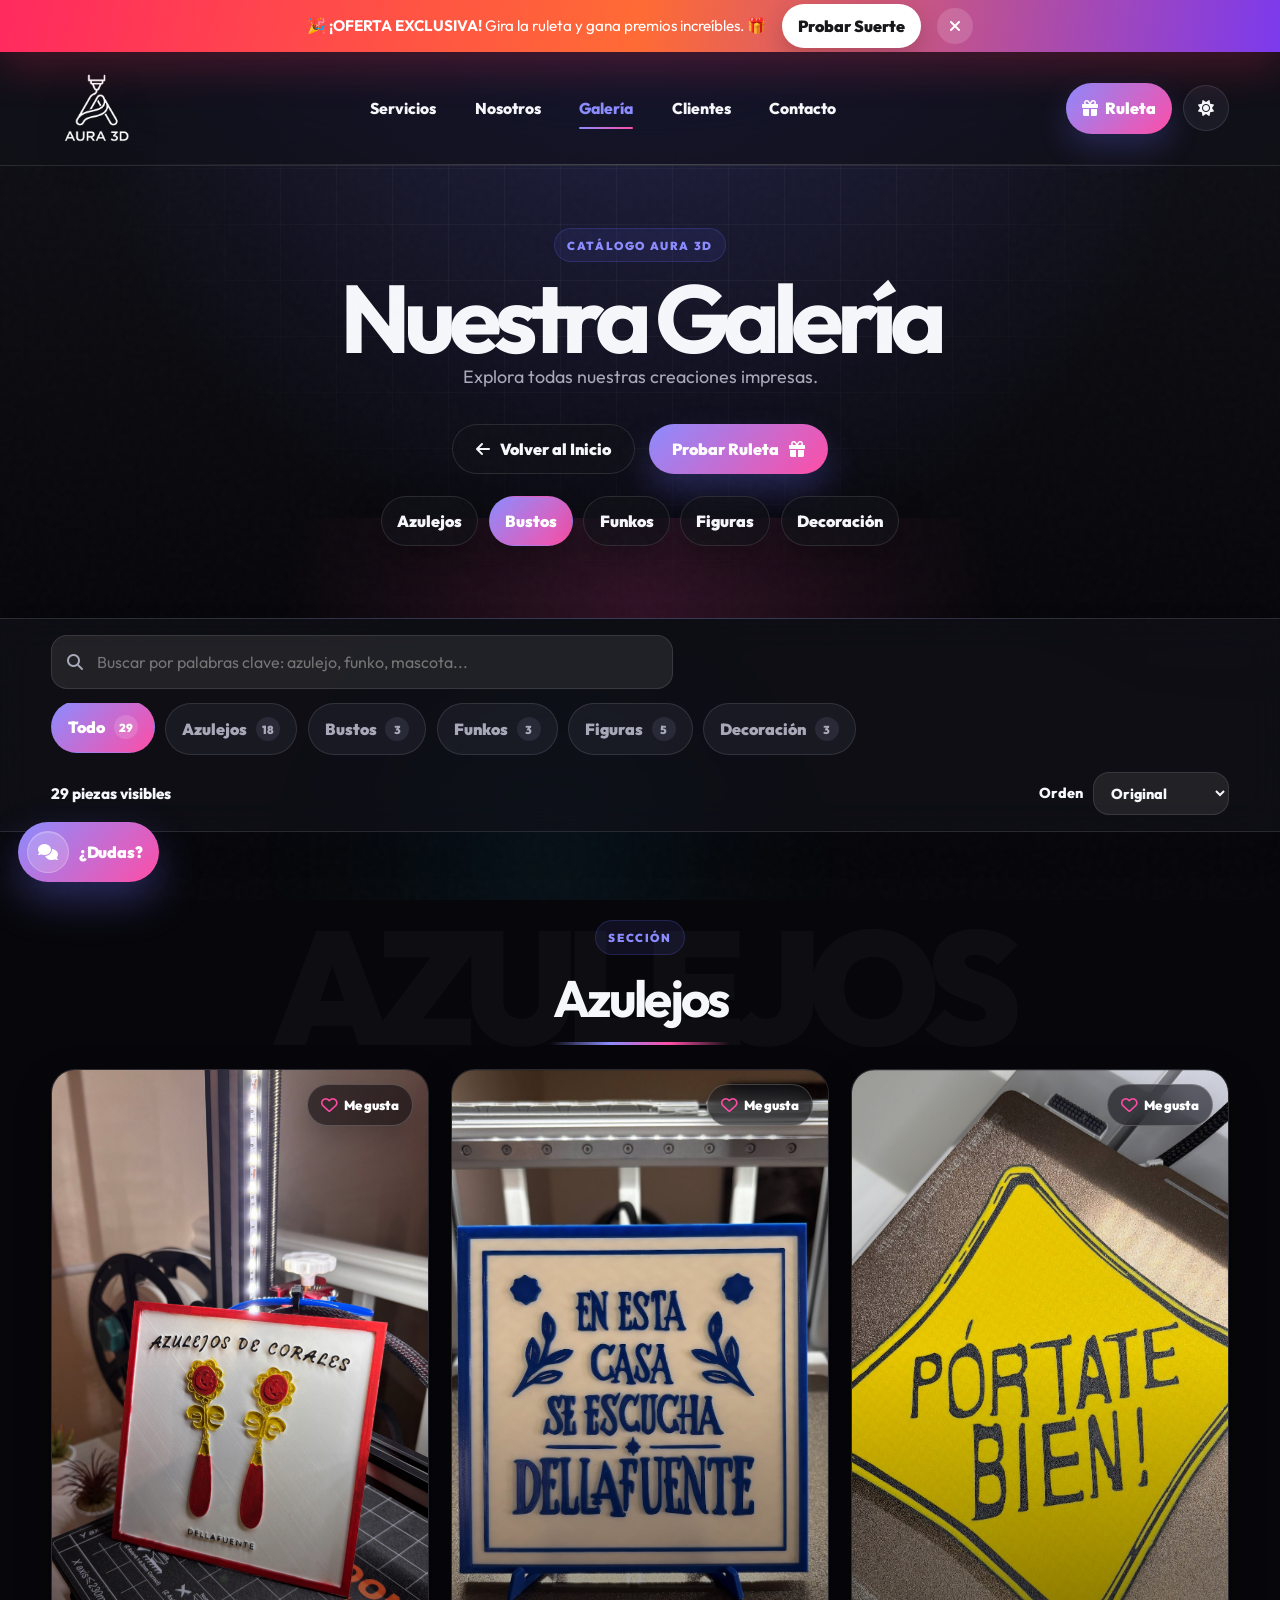
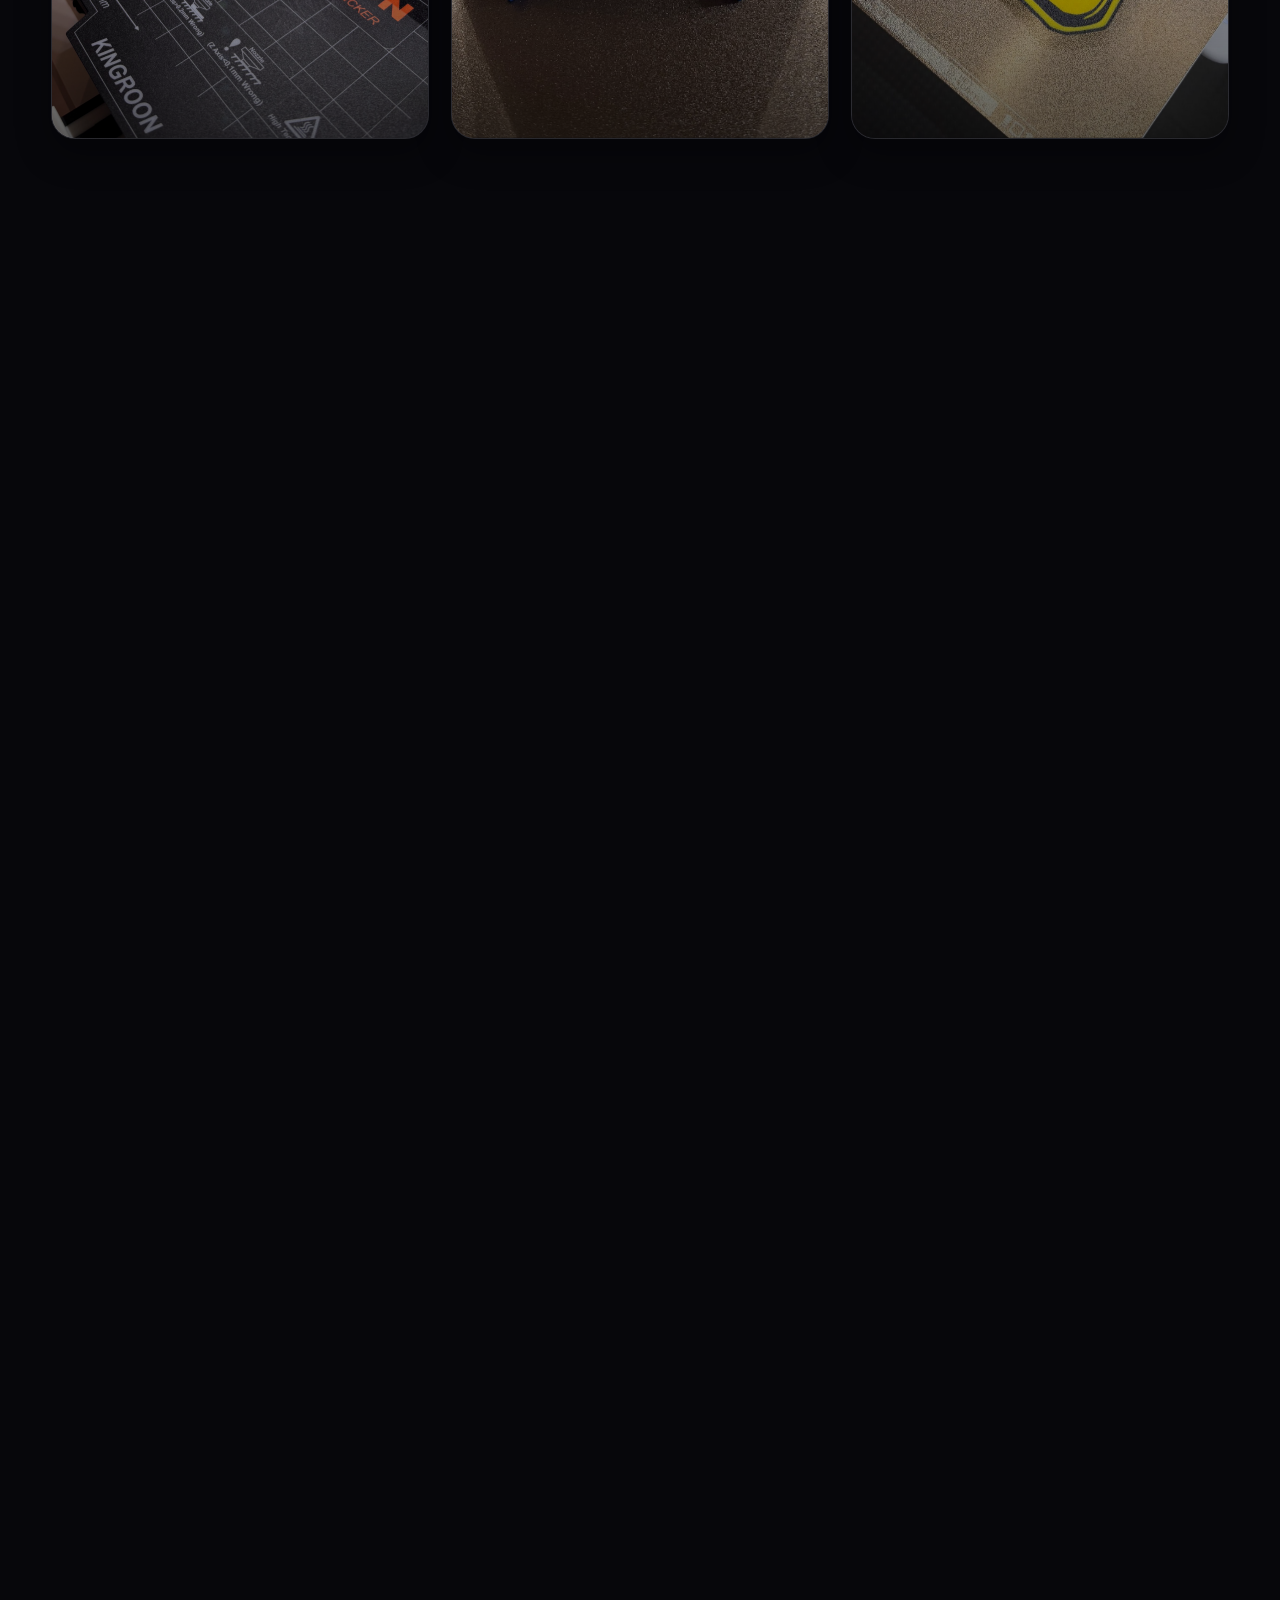
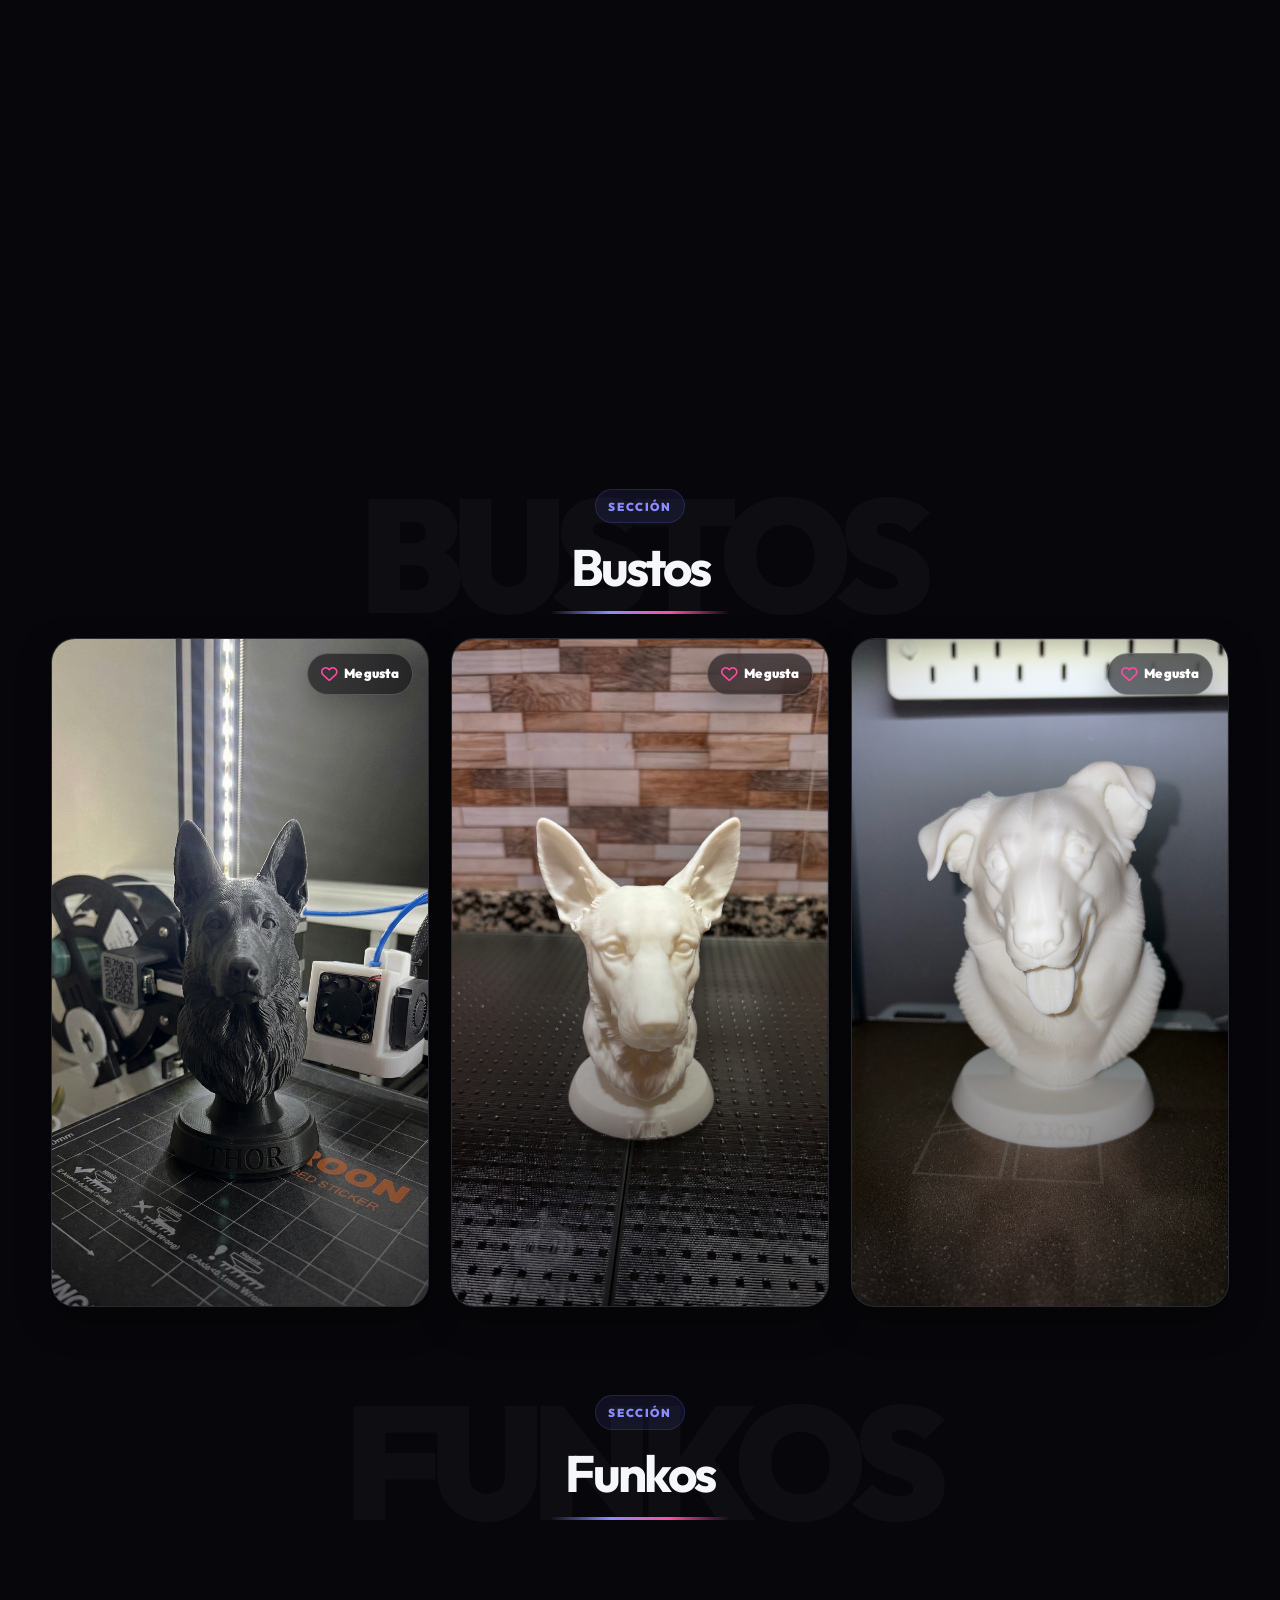
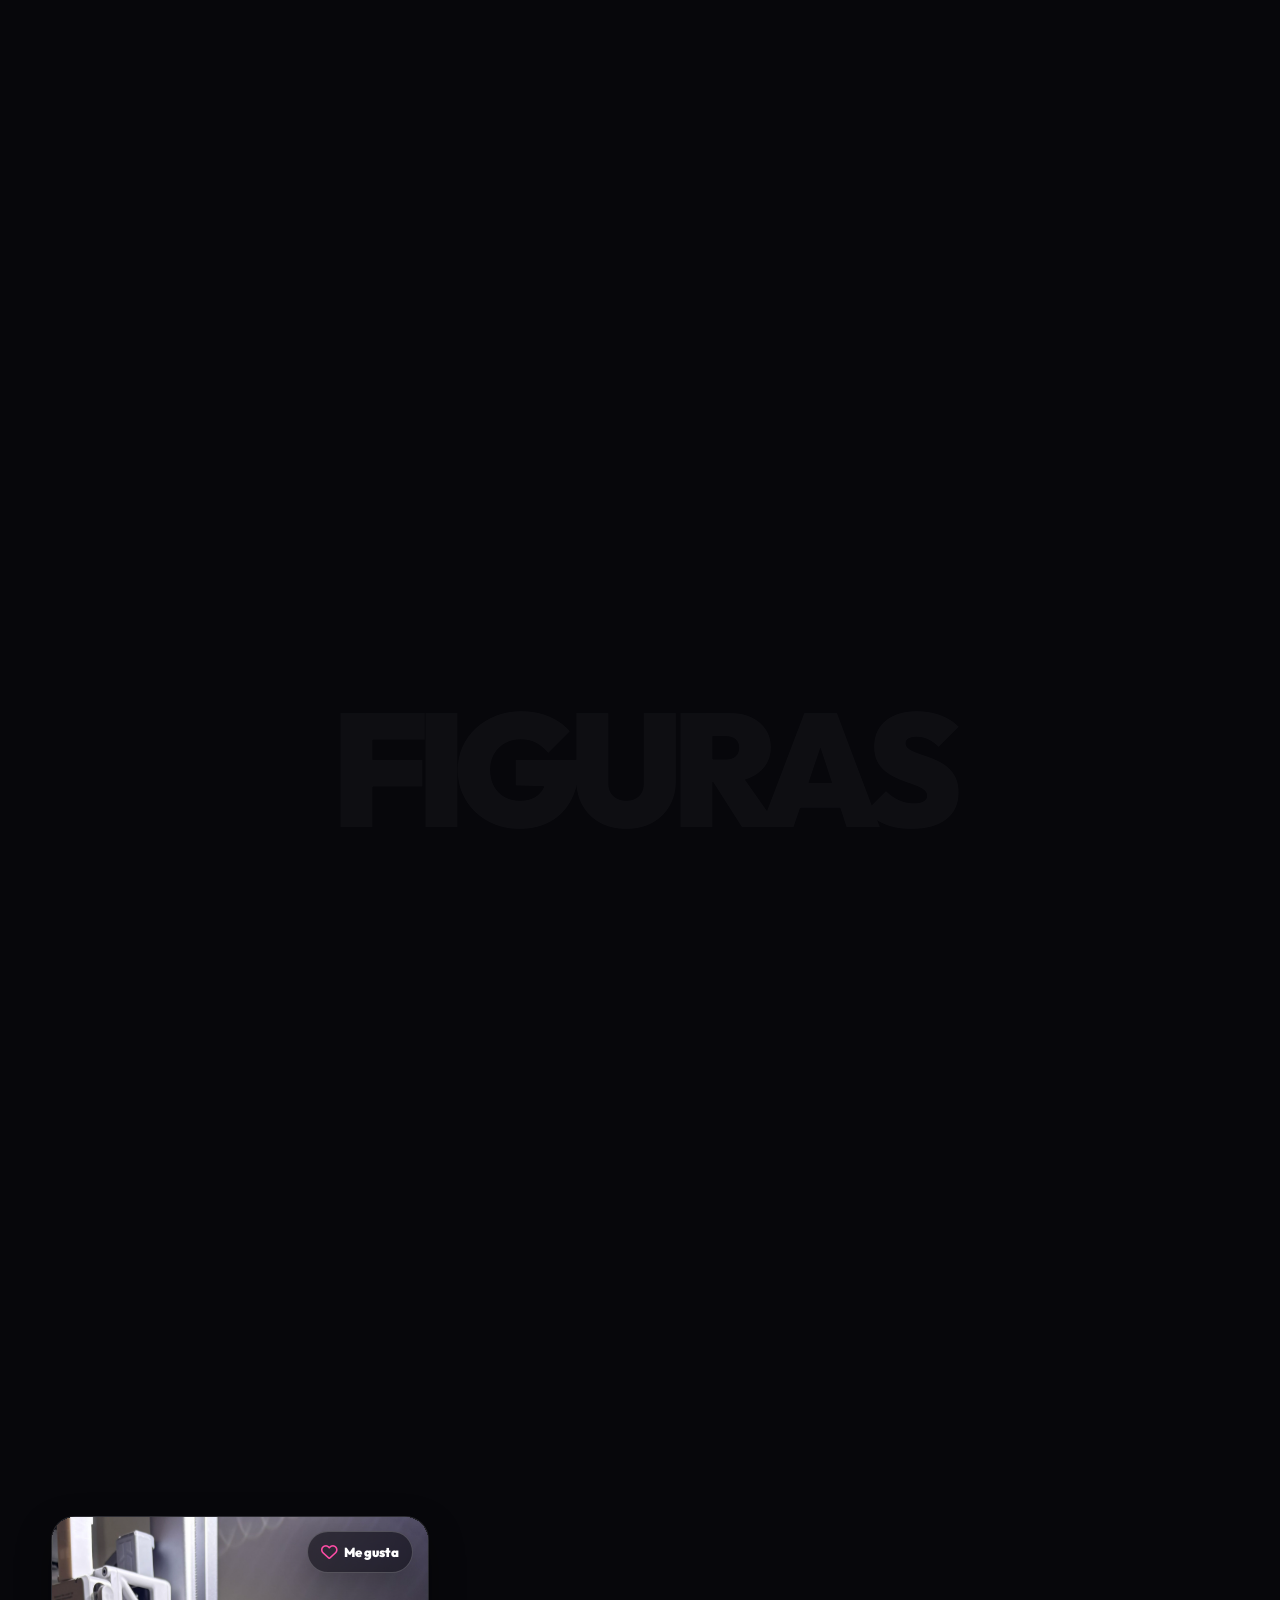
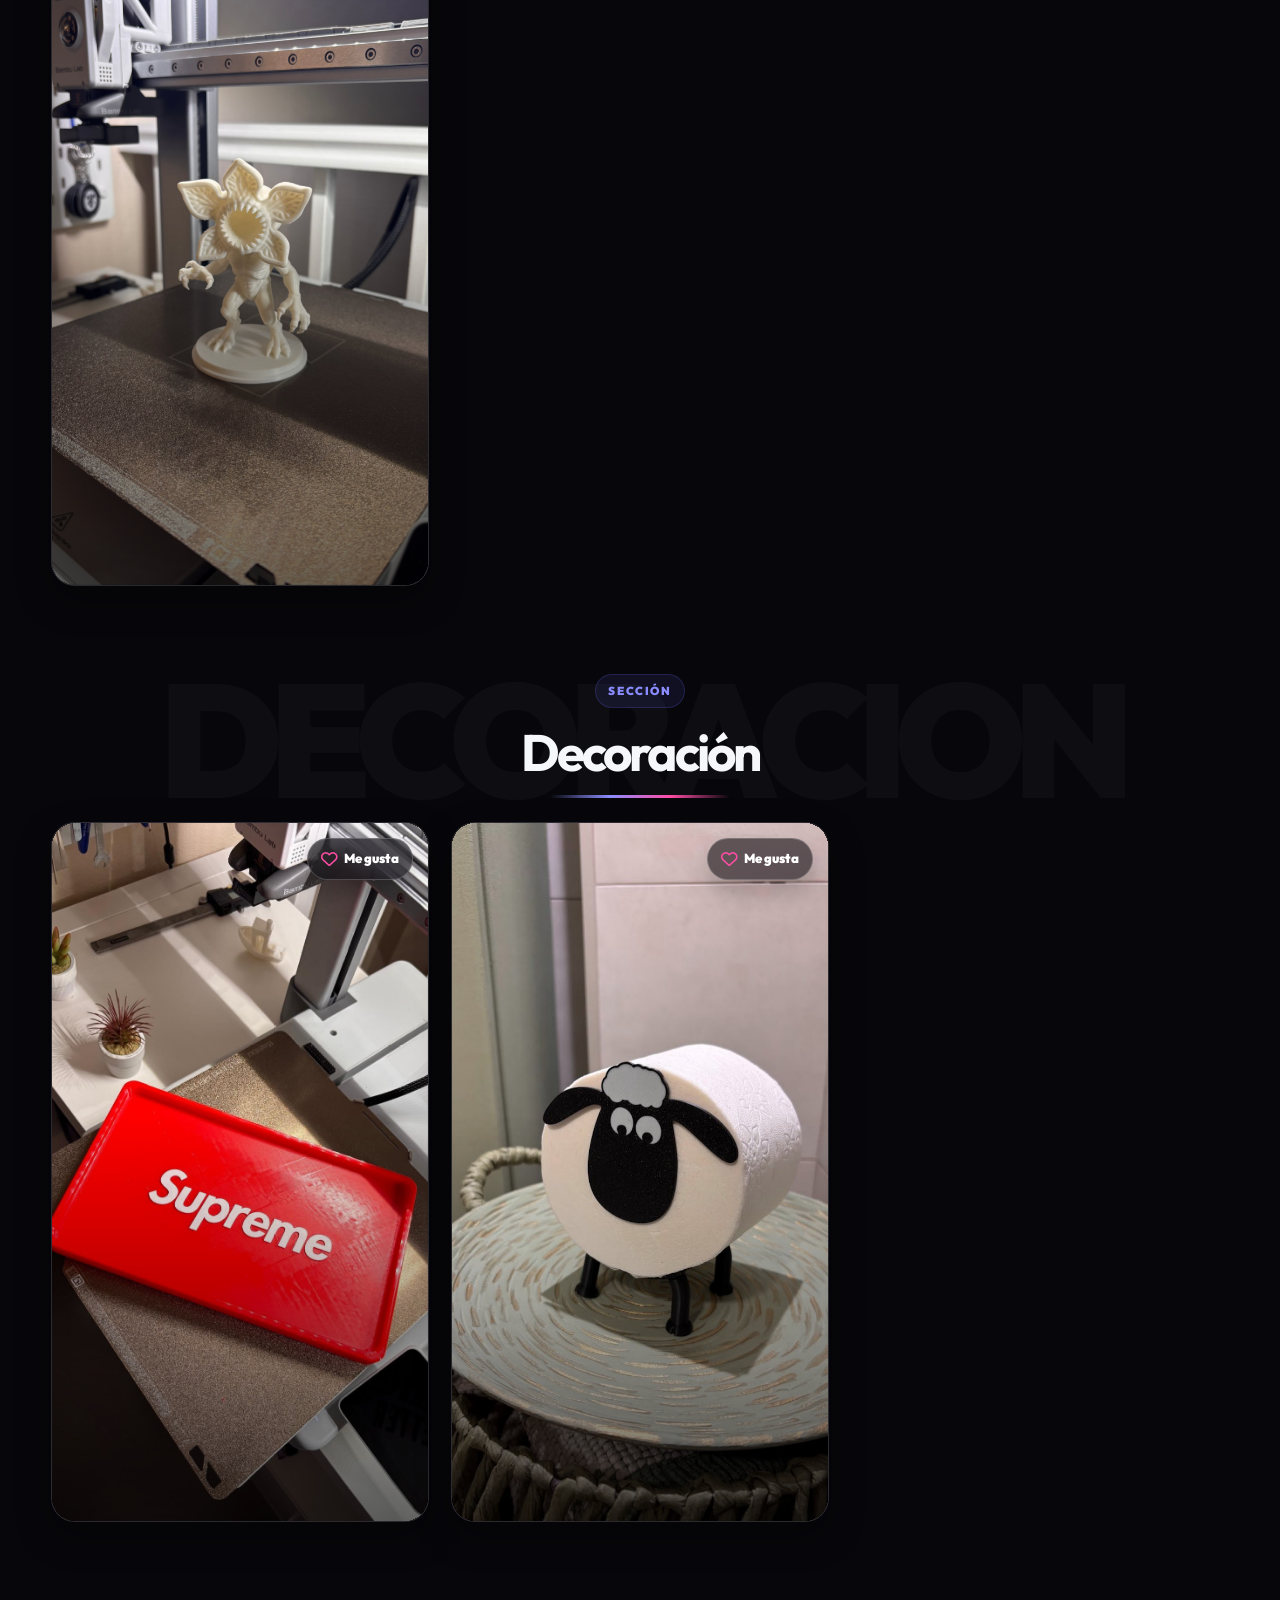
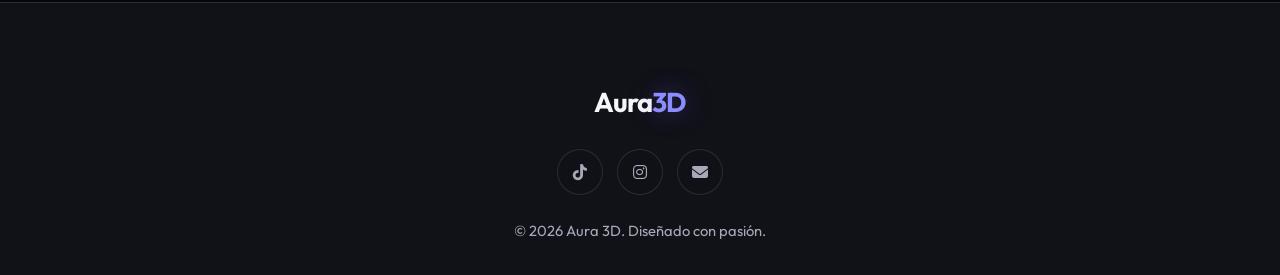
==== commit cd7837c6: "Add files via upload" ====
--- a/galeria.html
+++ b/galeria.html
@@ -1,188 +1,277 @@
 <!doctype html>
 <html lang="es">
-
-<head>
-  <meta charset="UTF-8" />
-  <meta name="viewport" content="width=device-width, initial-scale=1.0" />
-  <title>Aura 3D ✨ | Galería</title>
-  <meta name="description"
-    content="Catálogo completo de Aura 3D. Explora nuestras figuras coleccionables, decoración para el hogar, Funko Pops personalizados y accesorios de impresión 3D." />
-  <meta name="keywords"
-    content="catalogo impresion 3d, comprar figuras 3d, aura 3d catalogo, funko pop mascota, azulejos dellafuente 3d" />
-  <meta name="author" content="Aura 3D" />
-  <meta name="robots" content="index, follow" />
-  <meta name="theme-color" content="#09090b" />
-  <link rel="canonical" href="https://3daura.store/catalogo.html" />
-  <meta property="og:title" content="Aura 3D ✨ | Galería" />
-  <meta property="og:description" content="Explora todas nuestras creaciones listas para imprimir o enviar." />
-  <meta property="og:image" content="https://3daura.store/assets/images/iconos/logo_png.png" />
-  <meta property="og:url" content="https://3daura.store/catalogo.html" />
-  <meta property="og:type" content="website" />
-  <link rel="preconnect" href="https://fonts.googleapis.com" />
-  <link rel="preconnect" href="https://fonts.gstatic.com" crossorigin />
-  <link href="https://fonts.googleapis.com/css2?family=Outfit:wght@300;400;600;700;800;900&display=swap"
-    rel="stylesheet" />
-  <link rel="stylesheet" href="https://cdnjs.cloudflare.com/ajax/libs/font-awesome/6.4.0/css/all.min.css" />
-  <link rel="stylesheet" href="style.css" />
-  <link rel="icon" type="image/png" href="assets/images/iconos/logo_png_blanco.png" />
-  <script type="module" src="main.js"></script>
-</head>
-
-<body class="catalog-page-body">
-  <div class="aura-backdrop" aria-hidden="true">
-    <span class="aura-orb aura-orb-a"></span>
-    <span class="aura-orb aura-orb-b"></span>
-    <span class="aura-orb aura-orb-c"></span>
-  </div>
-  <div class="site-noise" aria-hidden="true"></div>
-
-  <div id="promo-banner" class="promo-banner" role="region" aria-label="Promoción ruleta Aura 3D">
-    <div class="promo-sheen" aria-hidden="true"></div>
-    <div class="container promo-content">
-      <span>
-        🎉 <strong>¡OFERTA EXCLUSIVA!</strong> Gira la ruleta y gana premios
-        increíbles. 🎁
-      </span>
-      <a href="ruleta.html" class="btn-promo-small">Probar Suerte</a>
-      <button id="close-banner" class="close-promo" type="button" aria-label="Cerrar promoción">
+  <head>
+    <meta charset="UTF-8" />
+    <meta name="viewport" content="width=device-width, initial-scale=1.0" />
+    <title>Aura 3D ✨ | Galería</title>
+    <meta
+      name="description"
+      content="Catálogo completo de Aura 3D. Explora nuestras figuras coleccionables, decoración para el hogar, Funko Pops personalizados y accesorios de impresión 3D."
+    />
+    <meta
+      name="keywords"
+      content="catalogo impresion 3d, comprar figuras 3d, aura 3d catalogo, funko pop mascota, azulejos dellafuente 3d"
+    />
+    <meta name="author" content="Aura 3D" />
+    <meta name="robots" content="index, follow" />
+    <meta name="theme-color" content="#09090b" />
+    <link rel="canonical" href="https://3daura.store/catalogo.html" />
+    <meta property="og:title" content="Aura 3D ✨ | Galería" />
+    <meta
+      property="og:description"
+      content="Explora todas nuestras creaciones listas para imprimir o enviar."
+    />
+    <meta
+      property="og:image"
+      content="https://3daura.store/assets/images/iconos/logo_png.png"
+    />
+    <meta property="og:url" content="https://3daura.store/catalogo.html" />
+    <meta property="og:type" content="website" />
+    <link rel="preconnect" href="https://fonts.googleapis.com" />
+    <link rel="preconnect" href="https://fonts.gstatic.com" crossorigin />
+    <link
+      href="https://fonts.googleapis.com/css2?family=Outfit:wght@300;400;600;700;800;900&display=swap"
+      rel="stylesheet"
+    />
+    <link
+      rel="stylesheet"
+      href="https://cdnjs.cloudflare.com/ajax/libs/font-awesome/6.4.0/css/all.min.css"
+    />
+    <link rel="stylesheet" href="style.css" />
+    <link
+      rel="icon"
+      type="image/png"
+      href="assets/images/iconos/logo_png_blanco.png"
+    />
+    <script type="module" src="main.js"></script>
+  </head>
+
+  <body class="catalog-page-body">
+    <div class="aura-backdrop" aria-hidden="true">
+      <span class="aura-orb aura-orb-a"></span>
+      <span class="aura-orb aura-orb-b"></span>
+      <span class="aura-orb aura-orb-c"></span>
+    </div>
+    <div class="site-noise" aria-hidden="true"></div>
+
+    <div
+      id="promo-banner"
+      class="promo-banner"
+      role="region"
+      aria-label="Promoción ruleta Aura 3D"
+    >
+      <div class="promo-sheen" aria-hidden="true"></div>
+      <div class="container promo-content">
+        <span>
+          🎉 <strong>¡OFERTA EXCLUSIVA!</strong> Gira la ruleta y gana premios
+          increíbles. 🎁
+        </span>
+        <a href="ruleta.html" class="btn-promo-small">Probar Suerte</a>
+        <button
+          id="close-banner"
+          class="close-promo"
+          type="button"
+          aria-label="Cerrar promoción"
+        >
+          <i class="fas fa-times"></i>
+        </button>
+      </div>
+    </div>
+
+    <nav class="navbar" aria-label="Navegación principal">
+      <div class="container nav-content">
+        <div class="logo">
+          <a href="index.html" aria-label="Volver al inicio Aura 3D">
+            <img
+              src="assets/images/iconos/logo_png_blanco.png"
+              alt="Logotipo oficial de Aura 3D estudio de diseño e impresión"
+              class="logo-img"
+            />
+          </a>
+        </div>
+
+        <ul class="nav-links" id="nav-links">
+          <li><a href="index.html#servicios">Servicios</a></li>
+          <li><a href="index.html#nosotros">Nosotros</a></li>
+          <li><a href="galeria.html" class="active">Galería</a></li>
+          <li><a href="index.html#experiencia">Clientes</a></li>
+          <li><a href="index.html#contacto">Contacto</a></li>
+        </ul>
+
+        <div class="nav-actions">
+          <a href="ruleta.html" class="nav-cta nav-cta-desktop"
+            ><i class="fas fa-gift"></i><span>Ruleta</span></a
+          >
+          <button
+            class="theme-toggle"
+            id="theme-toggle"
+            type="button"
+            aria-label="Cambiar tema"
+          >
+            <i class="fas fa-moon"></i>
+          </button>
+          <button
+            class="hamburger"
+            id="hamburger"
+            type="button"
+            aria-label="Abrir menú"
+          >
+            <i class="fas fa-bars"></i>
+          </button>
+        </div>
+      </div>
+    </nav>
+
+    <header class="catalog-hero">
+      <div class="catalog-hero-glow" aria-hidden="true"></div>
+      <div class="container">
+        <span class="tag fade-in">Catálogo Aura 3D</span>
+        <h1 class="fade-in">Nuestra Galería</h1>
+        <p class="fade-in">Explora todas nuestras creaciones impresas.</p>
+        <div class="catalog-hero-actions fade-in">
+          <a href="index.html" class="btn-back"
+            ><i class="fas fa-arrow-left"></i> Volver al Inicio</a
+          >
+          <a href="ruleta.html" class="btn-primary"
+            >Probar Ruleta <i class="fas fa-gift"></i
+          ></a>
+        </div>
+        <nav
+          id="catalog-jump-menu"
+          class="catalog-jump-menu fade-in"
+          aria-label="Ir a una sección del catálogo"
+        >
+          <a href="#catalog-sections">Cargando secciones...</a>
+        </nav>
+      </div>
+    </header>
+
+    <main class="catalog-page">
+      <section class="catalog-toolbar-wrap" aria-label="Filtros del catálogo">
+        <div class="container catalog-toolbar">
+          <div class="search-box">
+            <i class="fas fa-search" aria-hidden="true"></i>
+            <input
+              type="search"
+              id="catalog-search"
+              placeholder="Buscar por palabras clave: azulejo, funko, mascota..."
+              autocomplete="off"
+            />
+            <button
+              id="catalog-search-clear"
+              class="search-clear"
+              type="button"
+              aria-label="Limpiar búsqueda"
+            >
+              <i class="fas fa-xmark"></i>
+            </button>
+          </div>
+
+          <div id="catalog-filters" class="filter-row" aria-label="Categorías">
+            <button class="filter-chip active" type="button" data-filter="all">
+              Todo
+            </button>
+          </div>
+
+          <div class="catalog-meta-row">
+            <span id="catalog-count" class="catalog-count"
+              >Cargando catálogo...</span
+            >
+            <label class="sort-box" for="catalog-sort">
+              <span>Orden</span>
+              <select id="catalog-sort">
+                <option value="original">Original</option>
+                <option value="az">A-Z</option>
+                <option value="category">Categoría</option>
+              </select>
+            </label>
+          </div>
+        </div>
+      </section>
+
+      <div id="catalog-sections" class="catalog-sections" aria-live="polite">
+        <div class="catalog-empty container catalog-loading-state">
+          <i class="fas fa-spinner fa-spin"></i>
+          <h3>Cargando catálogo</h3>
+          <p>
+            Estamos actualizando productos y secciones desde el panel de
+            administración.
+          </p>
+        </div>
+      </div>
+
+      <div id="catalog-empty" class="catalog-empty container" hidden>
+        <i class="fas fa-magnifying-glass"></i>
+        <h3>No hay resultados</h3>
+        <p>Prueba con otra palabra clave o cambia el filtro de categoría.</p>
+        <button id="catalog-reset" class="btn-outline" type="button">
+          Limpiar filtros
+        </button>
+      </div>
+    </main>
+
+    <form
+      id="catalog-like-form"
+      name="catalogo_likes"
+      method="POST"
+      data-netlify="true"
+      netlify
+      hidden
+    >
+      <input type="hidden" name="form-name" value="catalogo_likes" />
+      <input type="hidden" name="producto" />
+      <input type="hidden" name="categoria" />
+      <input type="hidden" name="producto_id" />
+      <input type="hidden" name="accion" />
+      <input type="hidden" name="cliente" />
+      <input type="hidden" name="pagina" />
+    </form>
+    <footer>
+      <div class="container">
+        <h3>Aura<span class="highlight">3D</span></h3>
+        <div class="socials">
+          <a
+            href="https://www.tiktok.com/@3daura"
+            target="_blank"
+            rel="noopener noreferrer"
+            aria-label="TikTok Aura 3D"
+            title="TikTok"
+            ><i class="fab fa-tiktok"></i
+          ></a>
+          <a
+            href="https://www.instagram.com/3daura_/"
+            target="_blank"
+            rel="noopener noreferrer"
+            aria-label="Instagram Aura 3D"
+            title="Instagram"
+            ><i class="fab fa-instagram"></i
+          ></a>
+          <a
+            href="mailto:3daurainfo@gmail.com"
+            aria-label="Email Aura 3D"
+            title="Email"
+            ><i class="fas fa-envelope"></i
+          ></a>
+        </div>
+        <p class="footer-text">&copy; 2026 Aura 3D. Diseñado con pasión.</p>
+      </div>
+    </footer>
+
+    <button
+      id="scrollTopBtn"
+      title="Volver arriba"
+      type="button"
+      aria-label="Volver arriba"
+    >
+      <i class="fas fa-arrow-up"></i>
+    </button>
+
+    <div class="lightbox" id="catalog-lightbox" aria-hidden="true">
+      <button class="lightbox-close" type="button" aria-label="Cerrar imagen">
         <i class="fas fa-times"></i>
       </button>
+      <img src="" alt="" />
+      <div class="lightbox-caption"></div>
     </div>
-  </div>
-
-  <nav class="navbar" aria-label="Navegación principal">
-    <div class="container nav-content">
-      <div class="logo">
-        <a href="index.html" aria-label="Volver al inicio Aura 3D">
-          <img src="assets/images/iconos/logo_png_blanco.png"
-            alt="Logotipo oficial de Aura 3D estudio de diseño e impresión" class="logo-img" />
-        </a>
-      </div>
-
-      <ul class="nav-links" id="nav-links">
-        <li><a href="index.html#servicios">Servicios</a></li>
-        <li><a href="index.html#nosotros">Nosotros</a></li>
-        <li><a href="galeria.html" class="active">Galería</a></li>
-        <li><a href="index.html#experiencia">Clientes</a></li>
-        <li><a href="index.html#contacto">Contacto</a></li>
-      </ul>
-
-      <div class="nav-actions">
-        <a href="ruleta.html" class="nav-cta nav-cta-desktop"><i class="fas fa-gift"></i><span>Ruleta</span></a>
-        <button class="theme-toggle" id="theme-toggle" type="button" aria-label="Cambiar tema">
-          <i class="fas fa-moon"></i>
-        </button>
-        <button class="hamburger" id="hamburger" type="button" aria-label="Abrir menú">
-          <i class="fas fa-bars"></i>
-        </button>
-      </div>
-    </div>
-  </nav>
-
-  <header class="catalog-hero">
-    <div class="catalog-hero-glow" aria-hidden="true"></div>
-    <div class="container">
-      <span class="tag fade-in">Catálogo Aura 3D</span>
-      <h1 class="fade-in">Nuestra Galería</h1>
-      <p class="fade-in">Explora todas nuestras creaciones impresas.</p>
-      <div class="catalog-hero-actions fade-in">
-        <a href="index.html" class="btn-back"><i class="fas fa-arrow-left"></i> Volver al Inicio</a>
-        <a href="ruleta.html" class="btn-primary">Probar Ruleta <i class="fas fa-gift"></i></a>
-      </div>
-      <nav id="catalog-jump-menu" class="catalog-jump-menu fade-in" aria-label="Ir a una sección del catálogo">
-        <a href="#catalog-sections">Cargando secciones...</a>
-      </nav>
-    </div>
-  </header>
-
-  <main class="catalog-page">
-    <section class="catalog-toolbar-wrap" aria-label="Filtros del catálogo">
-      <div class="container catalog-toolbar">
-        <div class="search-box">
-          <i class="fas fa-search" aria-hidden="true"></i>
-          <input type="search" id="catalog-search" placeholder="Buscar por palabras clave: azulejo, funko, mascota..."
-            autocomplete="off" />
-          <button id="catalog-search-clear" class="search-clear" type="button" aria-label="Limpiar búsqueda">
-            <i class="fas fa-xmark"></i>
-          </button>
-        </div>
-
-        <div id="catalog-filters" class="filter-row" aria-label="Categorías">
-          <button class="filter-chip active" type="button" data-filter="all">
-            Todo
-          </button>
-        </div>
-
-        <div class="catalog-meta-row">
-          <span id="catalog-count" class="catalog-count">Cargando catálogo...</span>
-          <label class="sort-box" for="catalog-sort">
-            <span>Orden</span>
-            <select id="catalog-sort">
-              <option value="original">Original</option>
-              <option value="az">A-Z</option>
-              <option value="category">Categoría</option>
-            </select>
-          </label>
-        </div>
-      </div>
-    </section>
-
-    <div id="catalog-sections" class="catalog-sections" aria-live="polite">
-      <div class="catalog-empty container catalog-loading-state">
-        <i class="fas fa-spinner fa-spin"></i>
-        <h3>Cargando catálogo</h3>
-        <p>
-          Estamos actualizando productos y secciones desde el panel de
-          administración.
-        </p>
-      </div>
-    </div>
-
-    <div id="catalog-empty" class="catalog-empty container" hidden>
-      <i class="fas fa-magnifying-glass"></i>
-      <h3>No hay resultados</h3>
-      <p>Prueba con otra palabra clave o cambia el filtro de categoría.</p>
-      <button id="catalog-reset" class="btn-outline" type="button">
-        Limpiar filtros
-      </button>
-    </div>
-  </main>
-
-  <form id="catalog-like-form" name="catalogo_likes" method="POST" data-netlify="true" netlify hidden>
-    <input type="hidden" name="form-name" value="catalogo_likes" />
-    <input type="hidden" name="producto" />
-    <input type="hidden" name="categoria" />
-    <input type="hidden" name="producto_id" />
-    <input type="hidden" name="accion" />
-    <input type="hidden" name="cliente" />
-    <input type="hidden" name="pagina" />
-  </form>
-  <footer>
-    <div class="container">
-      <h3>Aura<span class="highlight">3D</span></h3>
-      <div class="socials">
-        <a href="https://www.tiktok.com/@3daura" target="_blank" rel="noopener noreferrer" aria-label="TikTok Aura 3D"
-          title="TikTok"><i class="fab fa-tiktok"></i></a>
-        <a href="https://www.instagram.com/3daura_/" target="_blank" rel="noopener noreferrer"
-          aria-label="Instagram Aura 3D" title="Instagram"><i class="fab fa-instagram"></i></a>
-        <a href="mailto:3daurainfo@gmail.com" aria-label="Email Aura 3D" title="Email"><i
-            class="fas fa-envelope"></i></a>
-      </div>
-      <p class="footer-text">&copy; 2026 Aura 3D. Diseñado con pasión.</p>
-    </div>
-  </footer>
-
-  <button id="scrollTopBtn" title="Volver arriba" type="button" aria-label="Volver arriba">
-    <i class="fas fa-arrow-up"></i>
-  </button>
-
-  <div class="lightbox" id="catalog-lightbox" aria-hidden="true">
-    <button class="lightbox-close" type="button" aria-label="Cerrar imagen">
-      <i class="fas fa-times"></i>
-    </button>
-    <img src="" alt="" />
-    <div class="lightbox-caption"></div>
-  </div>
-</body>
-
-</html>+  </body>
+</html>
--- a/style.css
+++ b/style.css
@@ -114,6 +114,7 @@
 .container {
   width: min(92%, var(--container));
   margin: 0 auto;
+
 }
 
 .narrow {
@@ -1202,7 +1203,7 @@
 }
 
 .social-link-card.youtube {
-  background: linear-gradient(135deg, #ff0033, #ff4b4b);
+  background: linear-gradient(135deg, #ff0033, #c4302b);
 }
 
 .social-link-card.cults {
@@ -1285,8 +1286,8 @@
   position: fixed;
   right: 1.2rem;
   bottom: 1.2rem;
-  z-index: 990;
-  display: none;
+  z-index: 1850;
+  display: flex;
   align-items: center;
   justify-content: center;
   width: 50px;
@@ -1296,11 +1297,28 @@
   border-radius: 999px;
   cursor: pointer;
   box-shadow: var(--shadow-lg);
-  transition: var(--transition);
-}
-
-#scrollTopBtn:hover {
-  transform: translateY(-4px);
+  opacity: 0;
+  visibility: hidden;
+  pointer-events: none;
+  transform: translateY(18px) scale(0.94);
+  touch-action: manipulation;
+  transition:
+    opacity 0.24s ease,
+    visibility 0.24s ease,
+    transform 0.24s ease,
+    box-shadow 0.24s ease;
+}
+
+#scrollTopBtn.is-visible {
+  opacity: 1;
+  visibility: visible;
+  pointer-events: auto;
+  transform: translateY(0) scale(1);
+}
+
+#scrollTopBtn:hover,
+#scrollTopBtn:focus-visible {
+  transform: translateY(-4px) scale(1.03);
 }
 
 .toast-notification {
@@ -3523,10 +3541,12 @@
   bottom: 1.1rem;
   z-index: 1700;
   font-family: inherit;
+  pointer-events: none;
 }
 
 .aura-chat-toggle {
   position: relative;
+  pointer-events: auto;
   display: inline-flex;
   align-items: center;
   gap: 0.62rem;
@@ -3565,6 +3585,7 @@
 
 .aura-chat-panel {
   position: absolute;
+  pointer-events: auto;
   left: 0;
   bottom: calc(100% + 0.85rem);
   width: min(92vw, 390px);
@@ -3858,3 +3879,662 @@
   overflow: hidden;
   text-overflow: ellipsis;
 }
+
+
+/* Sorteo Dellafuente */
+.sorteo-page-body {
+  background:
+    radial-gradient(circle at 84% 7%, rgba(236, 72, 153, 0.16), transparent 34rem),
+    radial-gradient(circle at 10% 24%, rgba(99, 102, 241, 0.12), transparent 30rem),
+    var(--bg-color);
+}
+
+.sorteo-hero {
+  position: relative;
+  overflow: hidden;
+  padding: clamp(8rem, 14vw, 11rem) 0 clamp(3.5rem, 8vw, 6rem);
+  border-bottom: 1px solid var(--border-color);
+  background:
+    linear-gradient(180deg, rgba(9, 9, 14, 0.18), rgba(9, 9, 14, 0)),
+    var(--bg-color);
+}
+
+.sorteo-hero::before {
+  content: "";
+  position: absolute;
+  inset: 0;
+  background-image:
+    linear-gradient(rgba(255, 255, 255, 0.035) 1px, transparent 1px),
+    linear-gradient(90deg, rgba(255, 255, 255, 0.035) 1px, transparent 1px);
+  background-size: 46px 46px;
+  mask-image: linear-gradient(180deg, rgba(0,0,0,0.88), transparent 82%);
+  pointer-events: none;
+}
+
+.sorteo-hero-orb {
+  position: absolute;
+  border-radius: 999px;
+  filter: blur(4px);
+  pointer-events: none;
+  opacity: 0.55;
+}
+
+.sorteo-hero-orb-one {
+  width: min(48vw, 520px);
+  aspect-ratio: 1;
+  right: -12%;
+  top: -10%;
+  background: radial-gradient(circle, rgba(236, 72, 153, 0.28), transparent 68%);
+}
+
+.sorteo-hero-orb-two {
+  width: min(42vw, 440px);
+  aspect-ratio: 1;
+  left: -12%;
+  bottom: -14%;
+  background: radial-gradient(circle, rgba(99, 102, 241, 0.22), transparent 68%);
+}
+
+.sorteo-hero-grid {
+  position: relative;
+  z-index: 1;
+  display: grid;
+  grid-template-columns: minmax(0, 1.05fr) minmax(330px, 0.95fr);
+  align-items: center;
+  gap: clamp(2rem, 6vw, 4.5rem);
+}
+
+.sorteo-eyebrow {
+  color: var(--text-secondary);
+  font-size: clamp(1rem, 2vw, 1.2rem);
+  font-weight: 900;
+  letter-spacing: 0.02em;
+}
+
+.sorteo-hero h1 {
+  margin: 0.4rem 0 1.2rem;
+  font-size: clamp(3.3rem, 9vw, 7.6rem);
+  line-height: 0.88;
+  letter-spacing: -0.075em;
+}
+
+.sorteo-lead {
+  max-width: 650px;
+  color: var(--text-secondary);
+  font-size: clamp(1.04rem, 2vw, 1.24rem);
+}
+
+.sorteo-status {
+  display: flex;
+  align-items: center;
+  gap: 0.9rem;
+  width: min(100%, 620px);
+  margin: 1.55rem 0 1.35rem;
+  padding: 1rem 1.1rem;
+  border: 1px solid var(--border-color);
+  border-radius: 22px;
+  background: var(--surface);
+  box-shadow: var(--shadow-sm);
+}
+
+.sorteo-status-dot {
+  width: 14px;
+  height: 14px;
+  flex: 0 0 14px;
+  border-radius: 999px;
+  background: #f59e0b;
+  box-shadow: 0 0 0 6px rgba(245, 158, 11, 0.16);
+}
+
+.sorteo-status[data-status="active"] .sorteo-status-dot {
+  background: #10b981;
+  box-shadow: 0 0 0 6px rgba(16, 185, 129, 0.16);
+}
+
+.sorteo-status[data-status="ended"] .sorteo-status-dot {
+  background: #ef4444;
+  box-shadow: 0 0 0 6px rgba(239, 68, 68, 0.16);
+}
+
+.sorteo-status strong,
+.sorteo-status small {
+  display: block;
+}
+
+.sorteo-status small {
+  margin-top: 0.12rem;
+  color: var(--text-secondary);
+  font-weight: 700;
+}
+
+.sorteo-actions,
+.sorteo-bottom-actions {
+  display: flex;
+  flex-wrap: wrap;
+  gap: 0.85rem;
+  align-items: center;
+}
+
+.sorteo-actions .is-disabled,
+.sorteo-bottom-actions .is-disabled {
+  opacity: 0.58;
+  cursor: not-allowed;
+  filter: grayscale(0.25);
+  pointer-events: auto;
+}
+
+.sorteo-prize-feature {
+  display: grid;
+  gap: 1rem;
+}
+
+.sorteo-prize-card,
+.sorteo-info-card,
+.sorteo-note,
+.sorteo-step,
+.sorteo-rule,
+.sorteo-final-card {
+  position: relative;
+  overflow: hidden;
+  border: 1px solid var(--border-color);
+  border-radius: var(--radius);
+  background: var(--surface);
+  backdrop-filter: blur(18px);
+  -webkit-backdrop-filter: blur(18px);
+  box-shadow: var(--shadow-sm);
+}
+
+.sorteo-prize-card {
+  display: grid;
+  grid-template-columns: 170px 1fr;
+  align-items: center;
+  gap: 1rem;
+  padding: 1rem;
+}
+
+.sorteo-prize-card-large {
+  grid-template-columns: 1fr;
+}
+
+.sorteo-prize-card img,
+.sorteo-info-card img,
+.sorteo-tile img,
+.sorteo-img-wrap {
+  width: 100%;
+  border-radius: 18px;
+  object-fit: cover;
+  background: rgba(128, 128, 160, 0.14);
+}
+
+.sorteo-prize-card img,
+.sorteo-img-wrap {
+  aspect-ratio: 16 / 10;
+}
+
+.sorteo-prize-card-large img {
+  aspect-ratio: 16 / 9;
+}
+
+.sorteo-prize-label {
+  position: relative;
+  z-index: 2;
+  display: inline-flex;
+  width: fit-content;
+  align-items: center;
+  justify-content: center;
+  padding: 0.44rem 0.9rem;
+  border-radius: 999px;
+  color: #fff;
+  background: linear-gradient(135deg, #ff2a5f, var(--accent-2));
+  font-size: 0.78rem;
+  font-weight: 900;
+  text-transform: uppercase;
+  letter-spacing: 0.08em;
+}
+
+.sorteo-prize-card .sorteo-prize-label {
+  position: absolute;
+  top: 1rem;
+  left: 1rem;
+}
+
+.sorteo-prize-card h2,
+.sorteo-info-card h3,
+.sorteo-tile h3,
+.sorteo-step h3,
+.sorteo-rule h3,
+.sorteo-final-card h3,
+.sorteo-note h3 {
+  letter-spacing: -0.03em;
+}
+
+.sorteo-prize-card p,
+.sorteo-info-card p,
+.sorteo-step p,
+.sorteo-rule p,
+.sorteo-final-card p,
+.sorteo-note p {
+  color: var(--text-secondary);
+}
+
+.sorteo-img-wrap {
+  position: relative;
+  display: grid;
+  place-items: center;
+  overflow: hidden;
+  min-height: 170px;
+}
+
+.sorteo-img-wrap.is-missing::before {
+  content: attr(data-missing-label);
+  display: grid;
+  place-items: center;
+  width: 100%;
+  height: 100%;
+  min-height: inherit;
+  padding: 1rem;
+  color: var(--text-secondary);
+  text-align: center;
+  border: 1px dashed var(--border-color);
+  border-radius: 18px;
+  background: rgba(128, 128, 160, 0.08);
+  font-weight: 800;
+}
+
+.sorteo-section {
+  overflow: hidden;
+}
+
+.sorteo-prizes-grid {
+  display: grid;
+  grid-template-columns: repeat(2, minmax(0, 1fr));
+  gap: clamp(1rem, 3vw, 1.5rem);
+}
+
+.sorteo-info-card {
+  padding: clamp(1rem, 3vw, 1.35rem);
+}
+
+.sorteo-info-card .sorteo-prize-label {
+  margin-bottom: 0.85rem;
+}
+
+.sorteo-info-card img,
+.sorteo-info-card .sorteo-img-wrap {
+  aspect-ratio: 16 / 10;
+  margin-bottom: 1rem;
+}
+
+.sorteo-info-card strong,
+.sorteo-tile strong {
+  display: inline-flex;
+  margin-top: 0.55rem;
+  color: var(--accent-2);
+  font-size: 1.1rem;
+  font-weight: 900;
+}
+
+.sorteo-note {
+  margin-top: 1.35rem;
+  padding: clamp(1.15rem, 3vw, 1.6rem);
+}
+
+.sorteo-note p + p,
+.sorteo-note p + h3 {
+  margin-top: 0.9rem;
+}
+
+.sorteo-inline-link {
+  display: inline-flex;
+  margin-top: 0.85rem;
+  color: var(--accent-2);
+  text-decoration: none;
+  font-weight: 900;
+}
+
+.sorteo-tiles-grid {
+  display: grid;
+  grid-template-columns: repeat(3, minmax(0, 1fr));
+  gap: clamp(1rem, 2vw, 1.35rem);
+}
+
+.sorteo-tile {
+  position: relative;
+  overflow: hidden;
+  padding: 1rem;
+  border: 1px solid var(--border-color);
+  border-radius: var(--radius);
+  background: var(--surface);
+  box-shadow: var(--shadow-sm);
+  transition: var(--transition);
+}
+
+.sorteo-tile:hover {
+  transform: translateY(-6px);
+  box-shadow: var(--shadow-lg);
+  border-color: rgba(236, 72, 153, 0.35);
+}
+
+.sorteo-tile img {
+  aspect-ratio: 4 / 3;
+  margin-bottom: 0.85rem;
+}
+
+.sorteo-steps-grid,
+.sorteo-rules-grid {
+  display: grid;
+  grid-template-columns: repeat(4, minmax(0, 1fr));
+  gap: 1rem;
+}
+
+.sorteo-rules-grid {
+  grid-template-columns: repeat(2, minmax(0, 1fr));
+}
+
+.sorteo-step,
+.sorteo-rule {
+  padding: clamp(1.15rem, 3vw, 1.45rem);
+}
+
+.sorteo-step > strong {
+  display: inline-flex;
+  margin-bottom: 0.85rem;
+  color: var(--accent-2);
+  font-size: 1.45rem;
+  line-height: 1;
+}
+
+.sorteo-final-card {
+  display: grid;
+  grid-template-columns: repeat(2, minmax(0, 1fr));
+  gap: 1rem;
+  padding: clamp(1.15rem, 3vw, 1.6rem);
+}
+
+.sorteo-final-card > div:last-child {
+  grid-column: 1 / -1;
+  padding-top: 1rem;
+  border-top: 1px solid var(--border-color);
+}
+
+.sorteo-bottom-actions {
+  justify-content: center;
+  margin-top: 1.5rem;
+}
+
+@media (max-width: 1024px) {
+  .sorteo-hero-grid,
+  .sorteo-final-card {
+    grid-template-columns: 1fr;
+  }
+
+  .sorteo-steps-grid,
+  .sorteo-tiles-grid {
+    grid-template-columns: repeat(2, minmax(0, 1fr));
+  }
+}
+
+@media (max-width: 680px) {
+  .sorteo-hero {
+    text-align: center;
+  }
+
+  .sorteo-hero h1 {
+    font-size: clamp(3rem, 16vw, 4.8rem);
+  }
+
+  .sorteo-status {
+    align-items: flex-start;
+    text-align: left;
+  }
+
+  .sorteo-actions,
+  .sorteo-bottom-actions {
+    flex-direction: column;
+    align-items: stretch;
+  }
+
+  .sorteo-actions .btn-primary,
+  .sorteo-actions .btn-outline,
+  .sorteo-bottom-actions .btn-primary,
+  .sorteo-bottom-actions .btn-outline {
+    width: 100%;
+  }
+
+  .sorteo-prize-card,
+  .sorteo-prizes-grid,
+  .sorteo-tiles-grid,
+  .sorteo-steps-grid,
+  .sorteo-rules-grid {
+    grid-template-columns: 1fr;
+  }
+
+  .sorteo-prize-card {
+    text-align: left;
+  }
+
+  .sorteo-tile img {
+    aspect-ratio: 16 / 11;
+  }
+}
+
+
+/* V31: contador funcional del sorteo y azulejos completos sin recorte */
+.sorteo-countdown {
+  width: min(100%, 620px);
+  margin: 0 0 1.35rem;
+  padding: 1rem;
+  border: 1px solid rgba(99, 102, 241, 0.22);
+  border-radius: 24px;
+  background:
+    linear-gradient(135deg, rgba(99, 102, 241, 0.12), rgba(236, 72, 153, 0.09)),
+    var(--surface);
+  box-shadow: var(--shadow-sm);
+}
+
+.sorteo-countdown-head {
+  margin-bottom: 0.75rem;
+  color: var(--text-main);
+  font-weight: 900;
+  letter-spacing: -0.01em;
+}
+
+.sorteo-countdown-grid {
+  display: grid;
+  grid-template-columns: repeat(4, minmax(0, 1fr));
+  gap: 0.65rem;
+}
+
+.sorteo-countdown-grid span {
+  display: grid;
+  place-items: center;
+  min-height: 78px;
+  padding: 0.7rem 0.45rem;
+  border: 1px solid var(--border-color);
+  border-radius: 18px;
+  background: rgba(10, 10, 15, 0.18);
+}
+
+.sorteo-countdown-grid strong {
+  color: var(--accent-2);
+  font-size: clamp(1.45rem, 4vw, 2.35rem);
+  line-height: 1;
+  font-weight: 900;
+  letter-spacing: -0.04em;
+}
+
+.sorteo-countdown-grid small {
+  margin-top: 0.35rem;
+  color: var(--text-secondary);
+  font-size: 0.72rem;
+  font-weight: 900;
+  letter-spacing: 0.12em;
+  text-transform: uppercase;
+}
+
+.sorteo-countdown.is-ended {
+  opacity: 0.78;
+  filter: grayscale(0.2);
+}
+
+.sorteo-prize-card img,
+.sorteo-info-card img,
+.sorteo-tile img,
+.sorteo-img-wrap img {
+  object-fit: contain !important;
+  object-position: center !important;
+  background:
+    radial-gradient(circle at 50% 38%, rgba(255, 255, 255, 0.12), transparent 42%),
+    rgba(128, 128, 160, 0.12);
+}
+
+.sorteo-tile img {
+  height: clamp(250px, 31vw, 360px);
+  aspect-ratio: auto !important;
+  padding: clamp(0.35rem, 1.2vw, 0.75rem);
+}
+
+.sorteo-info-card img,
+.sorteo-info-card .sorteo-img-wrap {
+  height: clamp(260px, 30vw, 380px);
+  aspect-ratio: auto !important;
+  padding: 0.55rem;
+}
+
+.sorteo-prize-card img,
+.sorteo-prize-card .sorteo-img-wrap {
+  min-height: 190px;
+  padding: 0.55rem;
+}
+
+.sorteo-prize-card-large img {
+  height: clamp(300px, 34vw, 430px);
+  aspect-ratio: auto !important;
+}
+
+.sorteo-tile {
+  display: flex;
+  flex-direction: column;
+}
+
+.sorteo-tile h3 {
+  margin-top: 0.1rem;
+}
+
+/* V31: autohide real de la barra del catálogo solo en ordenador */
+@media (min-width: 781px) {
+  .catalog-toolbar-wrap {
+    transition:
+      transform 0.34s cubic-bezier(0.2, 0.8, 0.2, 1),
+      opacity 0.24s ease,
+      box-shadow 0.28s ease,
+      top 0.35s ease;
+    will-change: transform, opacity;
+  }
+
+  .catalog-toolbar-wrap.is-hidden {
+    transform: translateY(calc(-100% - 18px));
+    opacity: 0;
+    pointer-events: none;
+  }
+}
+
+@media (max-width: 780px) {
+  .catalog-toolbar-wrap.is-hidden {
+    transform: none !important;
+    opacity: 1 !important;
+    pointer-events: auto !important;
+  }
+}
+
+@media (max-width: 680px) {
+  .sorteo-countdown {
+    text-align: center;
+  }
+
+  .sorteo-countdown-grid {
+    grid-template-columns: repeat(2, minmax(0, 1fr));
+  }
+
+  .sorteo-tile img,
+  .sorteo-info-card img,
+  .sorteo-info-card .sorteo-img-wrap {
+    height: clamp(245px, 72vw, 340px);
+  }
+}
+
+@media (max-width: 780px) {
+  .catalog-page-body .catalog-hero {
+    min-height: auto;
+    display: block;
+    place-items: initial;
+    padding: clamp(7rem, 22vw, 8.4rem) 0 2.3rem;
+  }
+
+  body.banner-active .catalog-page-body .catalog-hero,
+  body.banner-active .catalog-hero {
+    padding-top: calc(clamp(7rem, 22vw, 8.4rem) + 54px);
+  }
+
+  .catalog-hero .container {
+    width: min(92%, 430px);
+    display: flex;
+    flex-direction: column;
+    align-items: center;
+    text-align: center;
+  }
+
+  .catalog-hero .tag {
+    margin-left: auto;
+    margin-right: auto;
+  }
+
+  .catalog-hero h1 {
+    width: 100%;
+    max-width: 380px;
+    margin-left: auto;
+    margin-right: auto;
+    text-align: center;
+    font-size: clamp(2.45rem, 11.5vw, 3.35rem);
+    line-height: 0.98;
+    letter-spacing: -0.058em;
+    text-wrap: balance;
+  }
+
+  .catalog-hero p {
+    max-width: 340px;
+    margin-left: auto;
+    margin-right: auto;
+    text-align: center;
+  }
+
+  .catalog-hero-actions {
+    width: 100%;
+    max-width: 390px;
+    margin-left: auto;
+    margin-right: auto;
+    align-items: stretch;
+  }
+
+  .catalog-hero-actions .btn-back,
+  .catalog-hero-actions .btn-primary {
+    width: 100%;
+    justify-content: center;
+    text-align: center;
+  }
+
+  .catalog-jump-menu {
+    width: min(100%, 390px);
+    margin-left: auto;
+    margin-right: auto;
+    padding-inline: 0.05rem;
+  }
+}
+@media (max-width: 640px) {
+  #scrollTopBtn {
+    right: 0.9rem;
+    bottom: 5.25rem;
+    width: 48px;
+    height: 48px;
+  }
+}
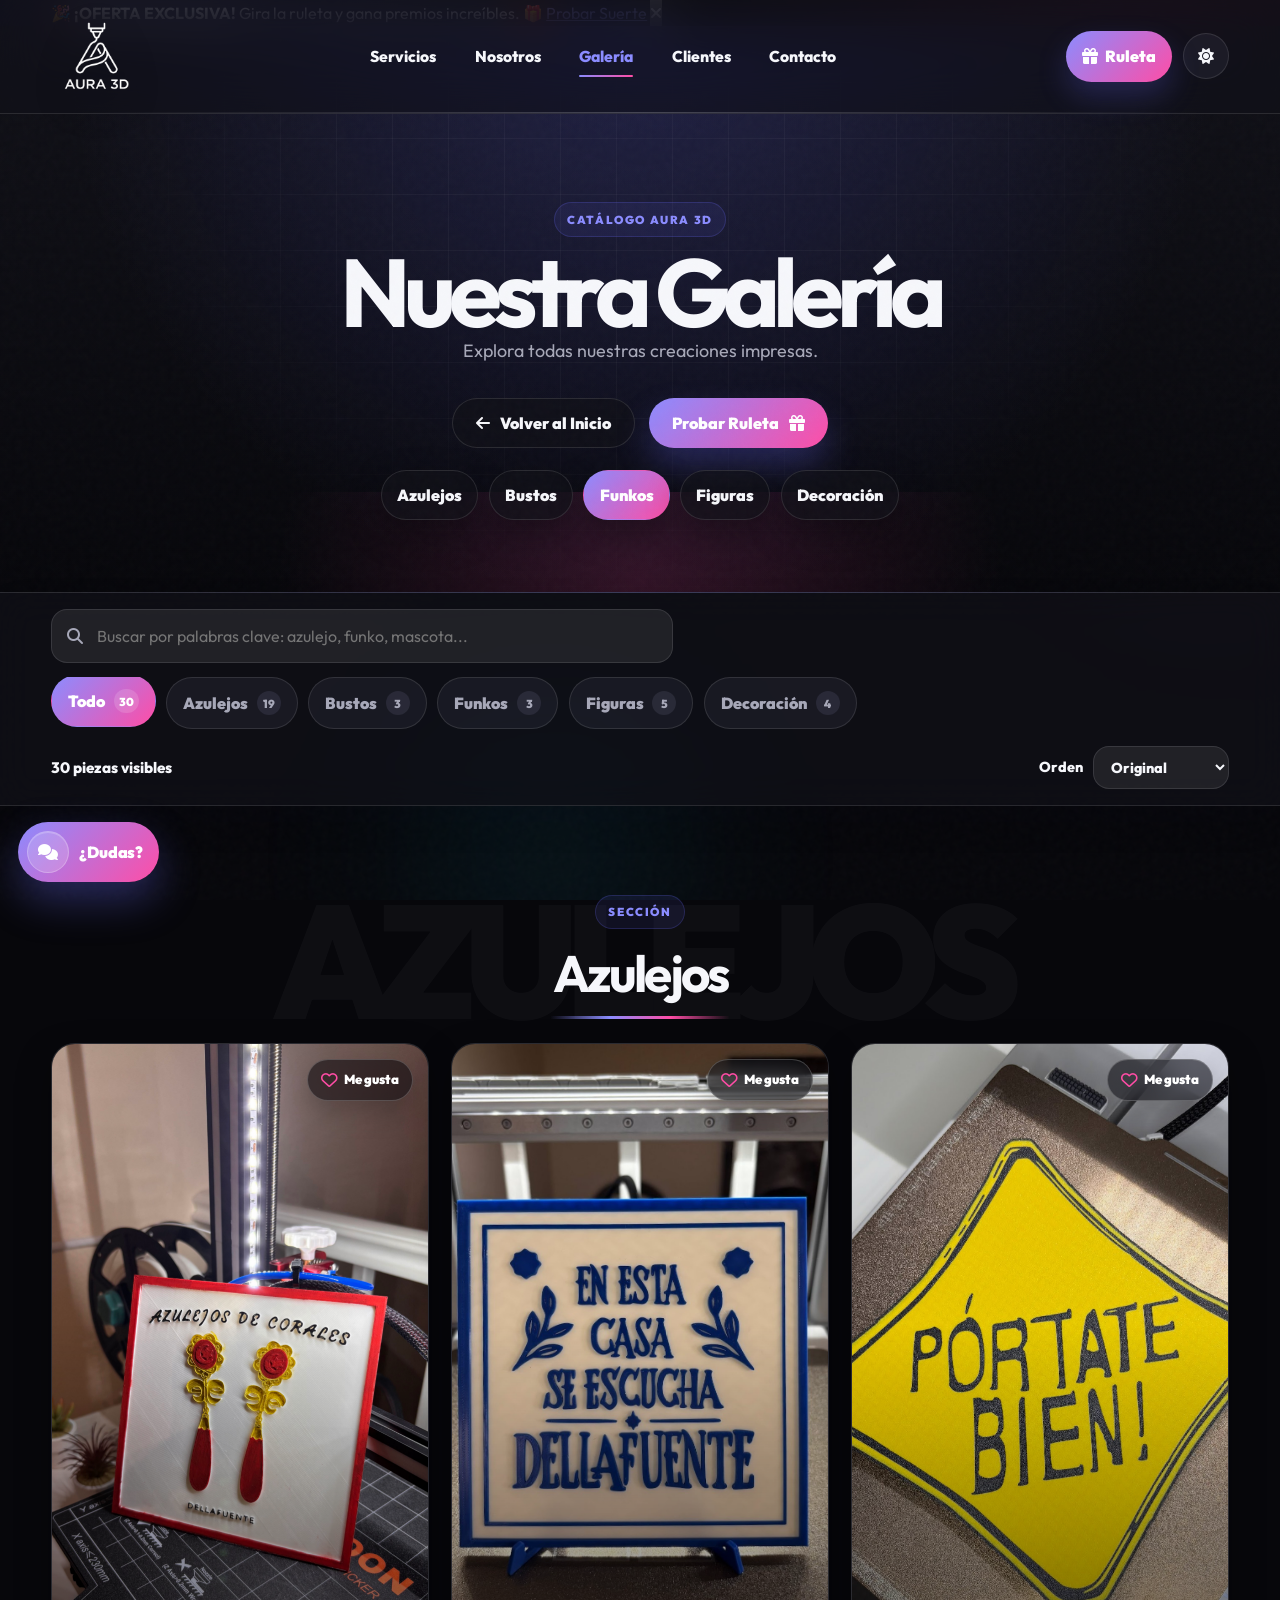
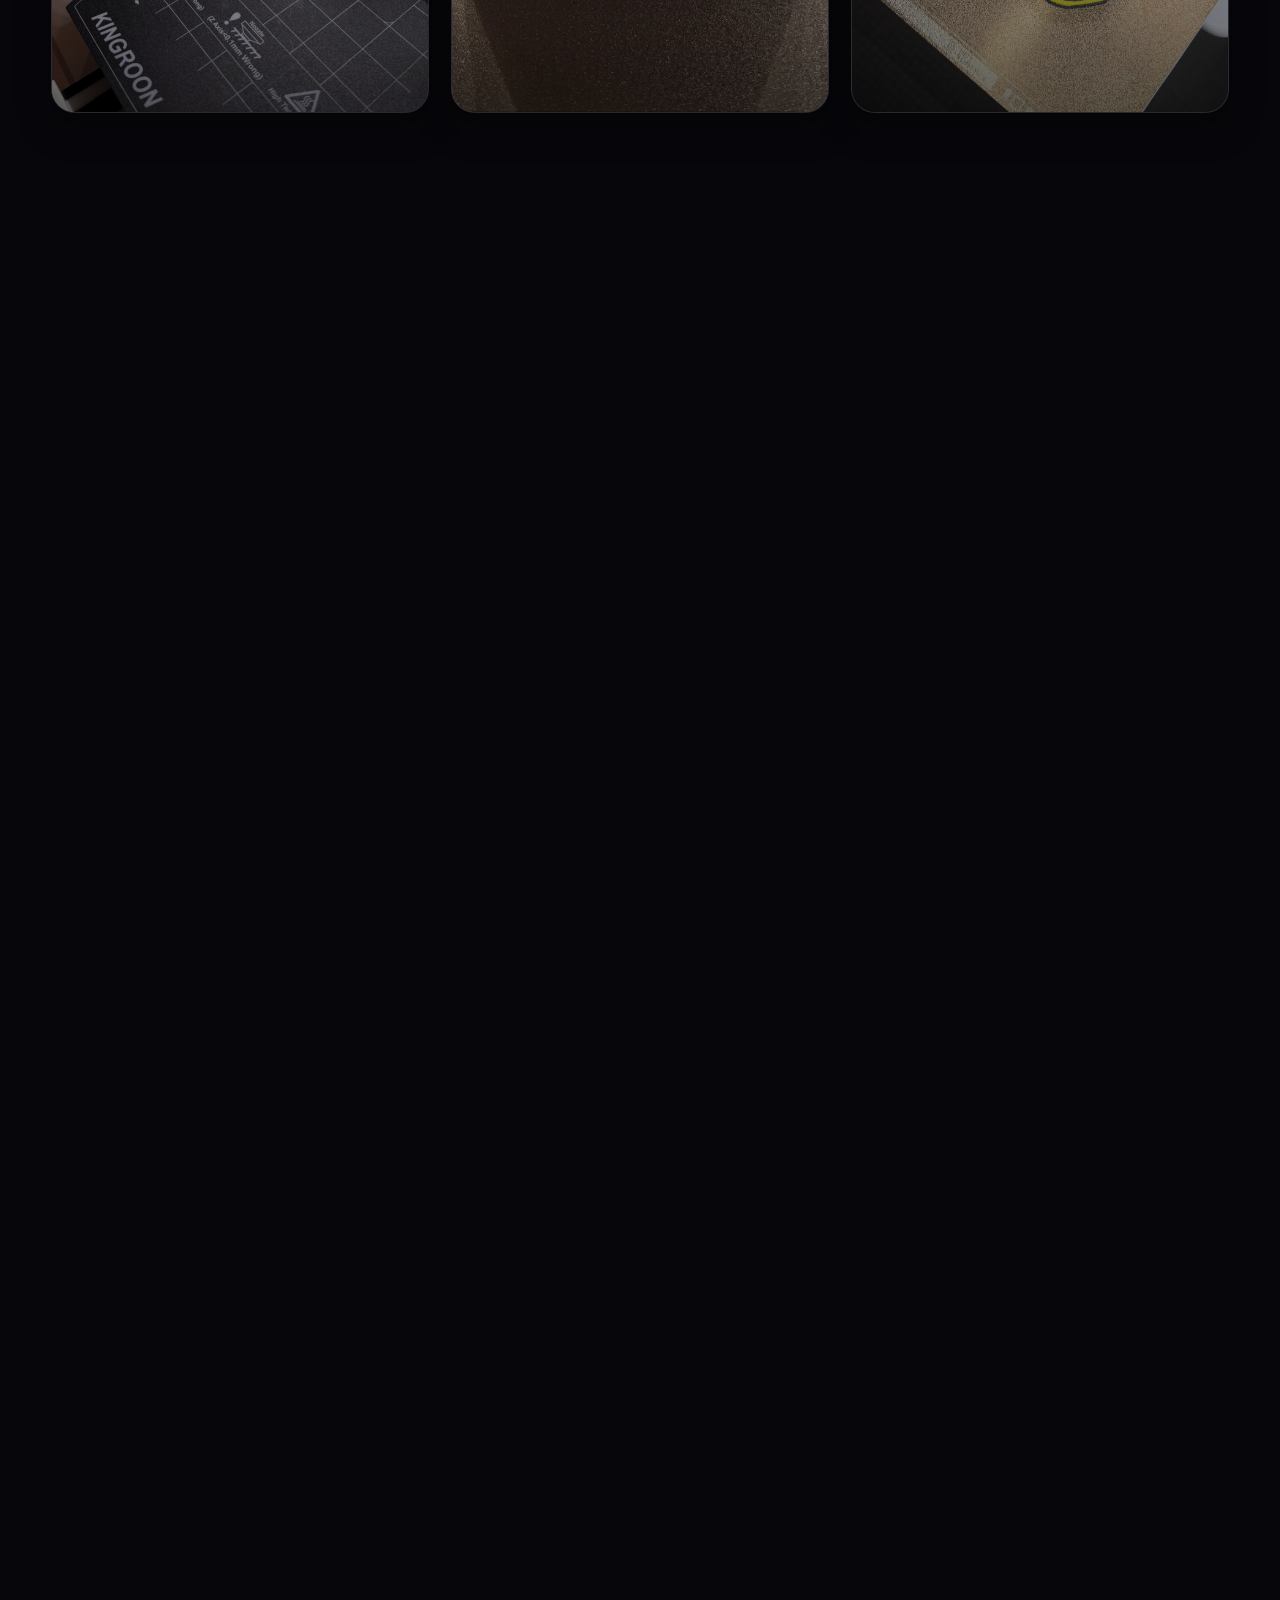
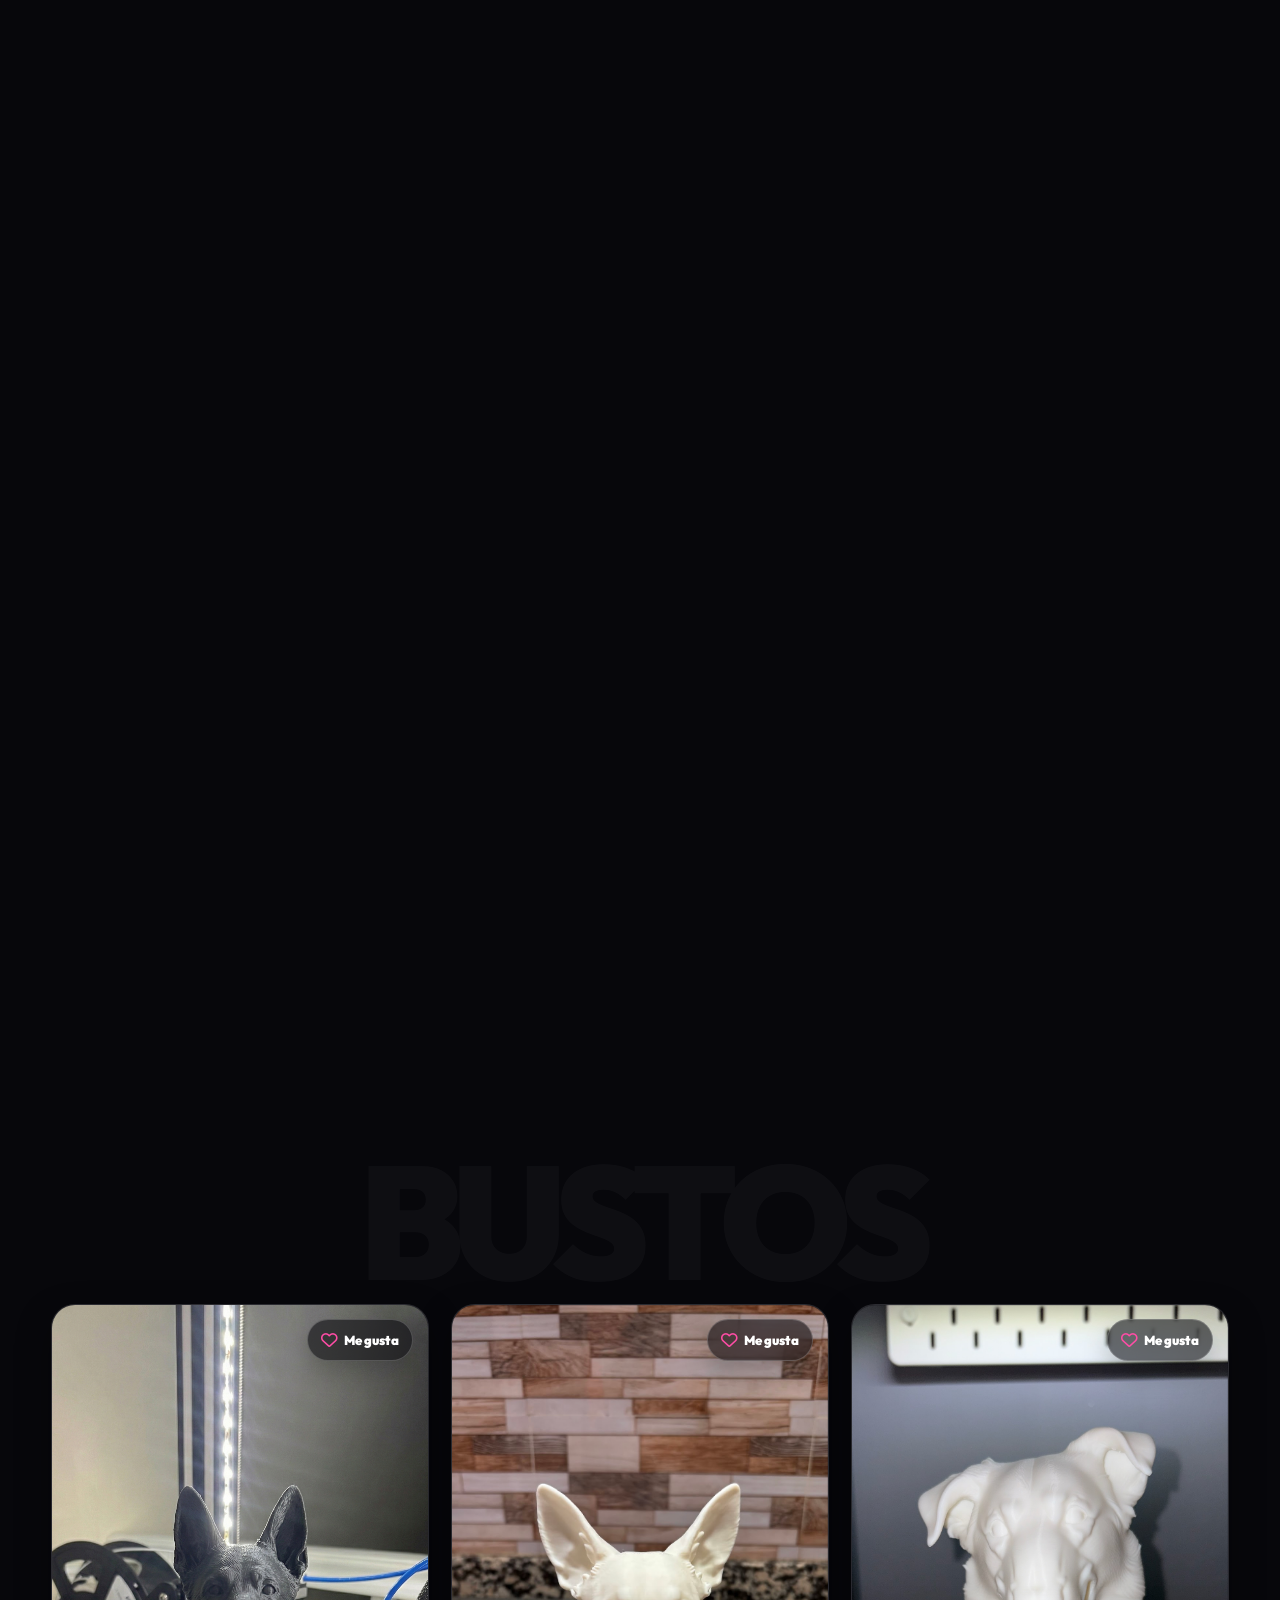
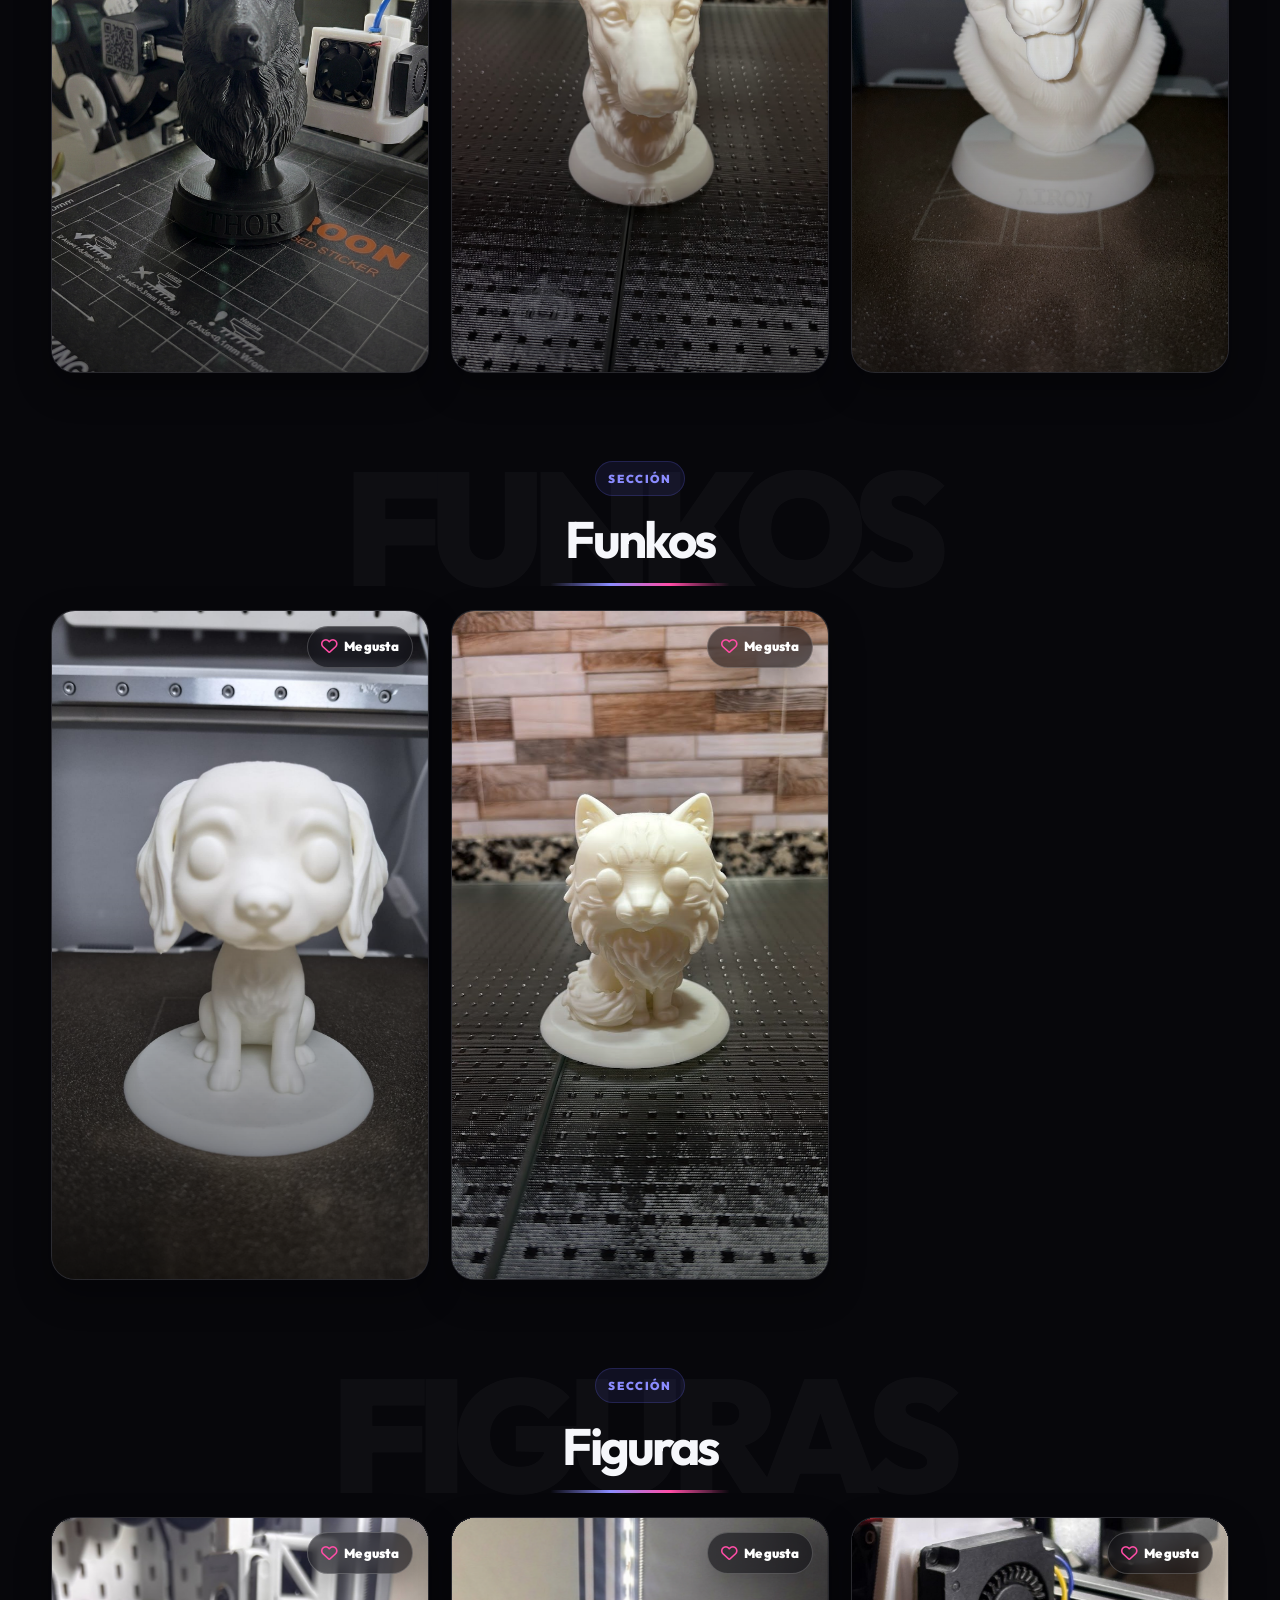
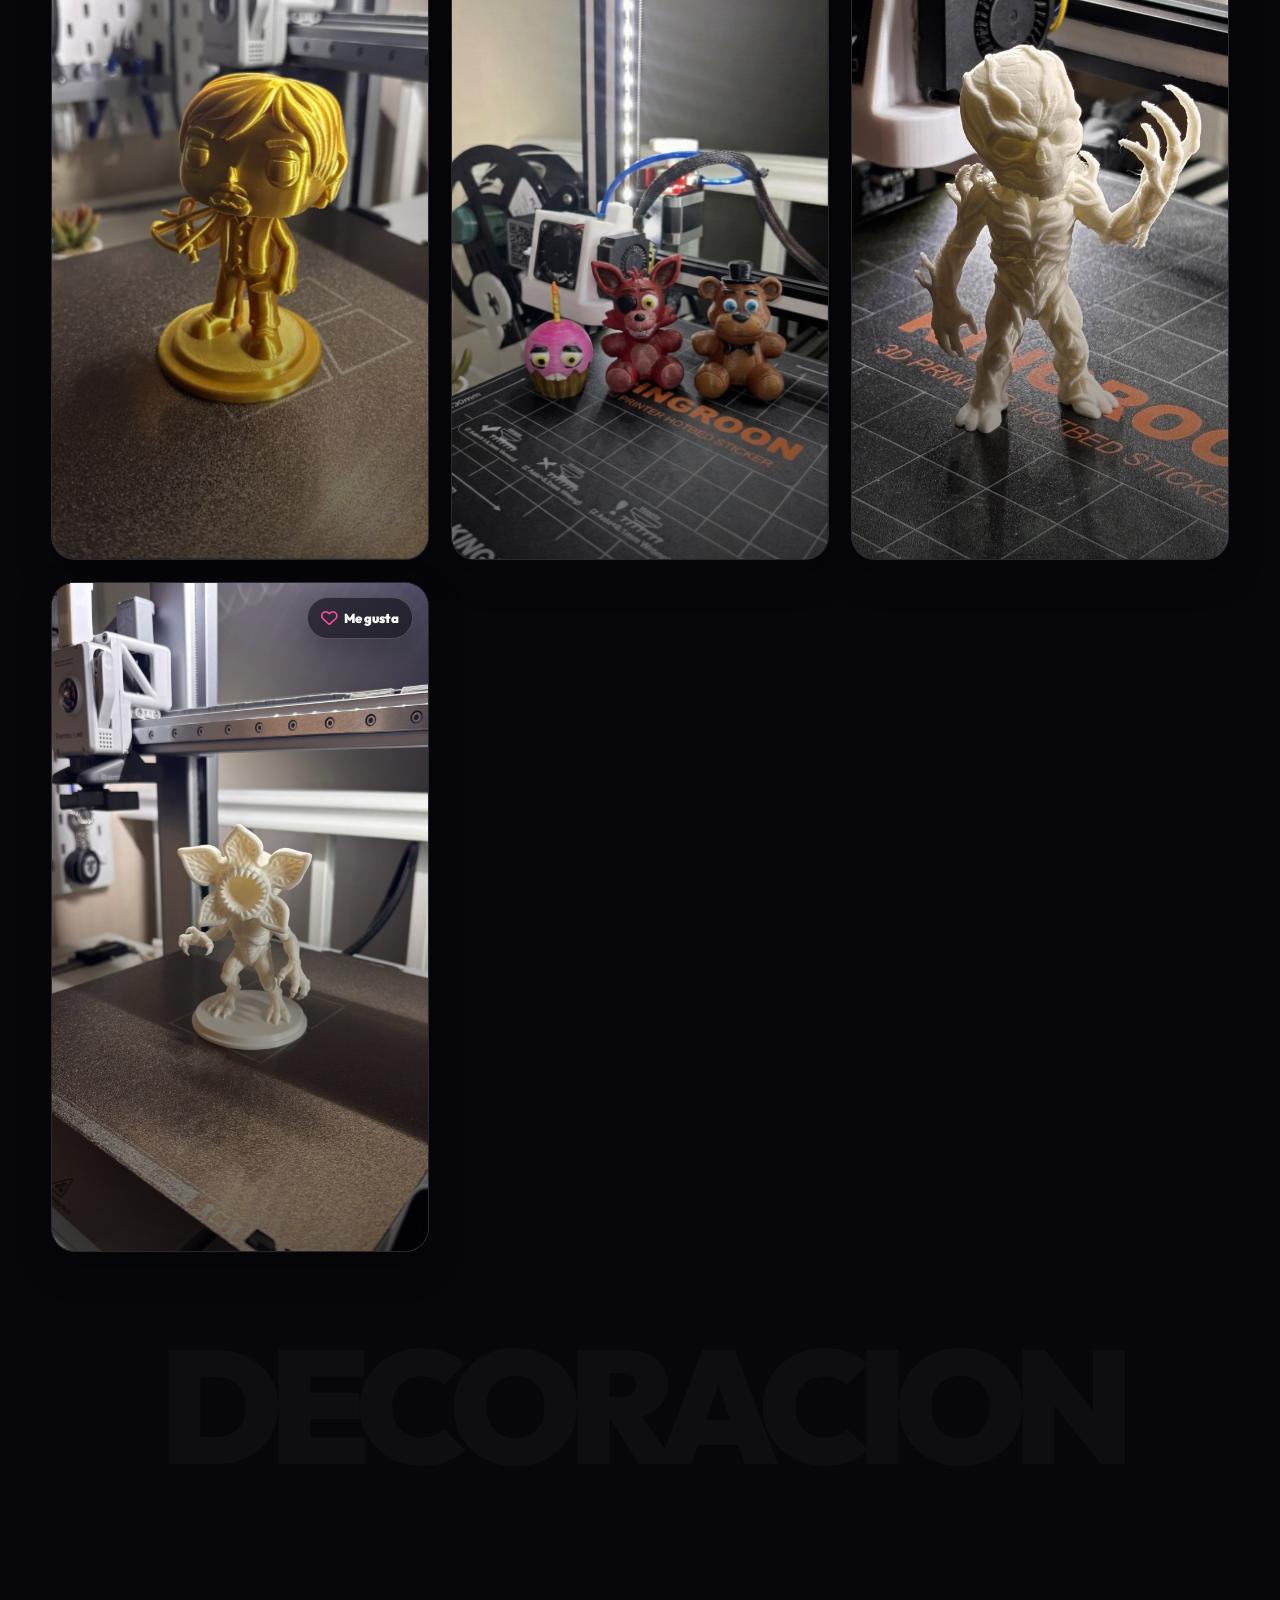
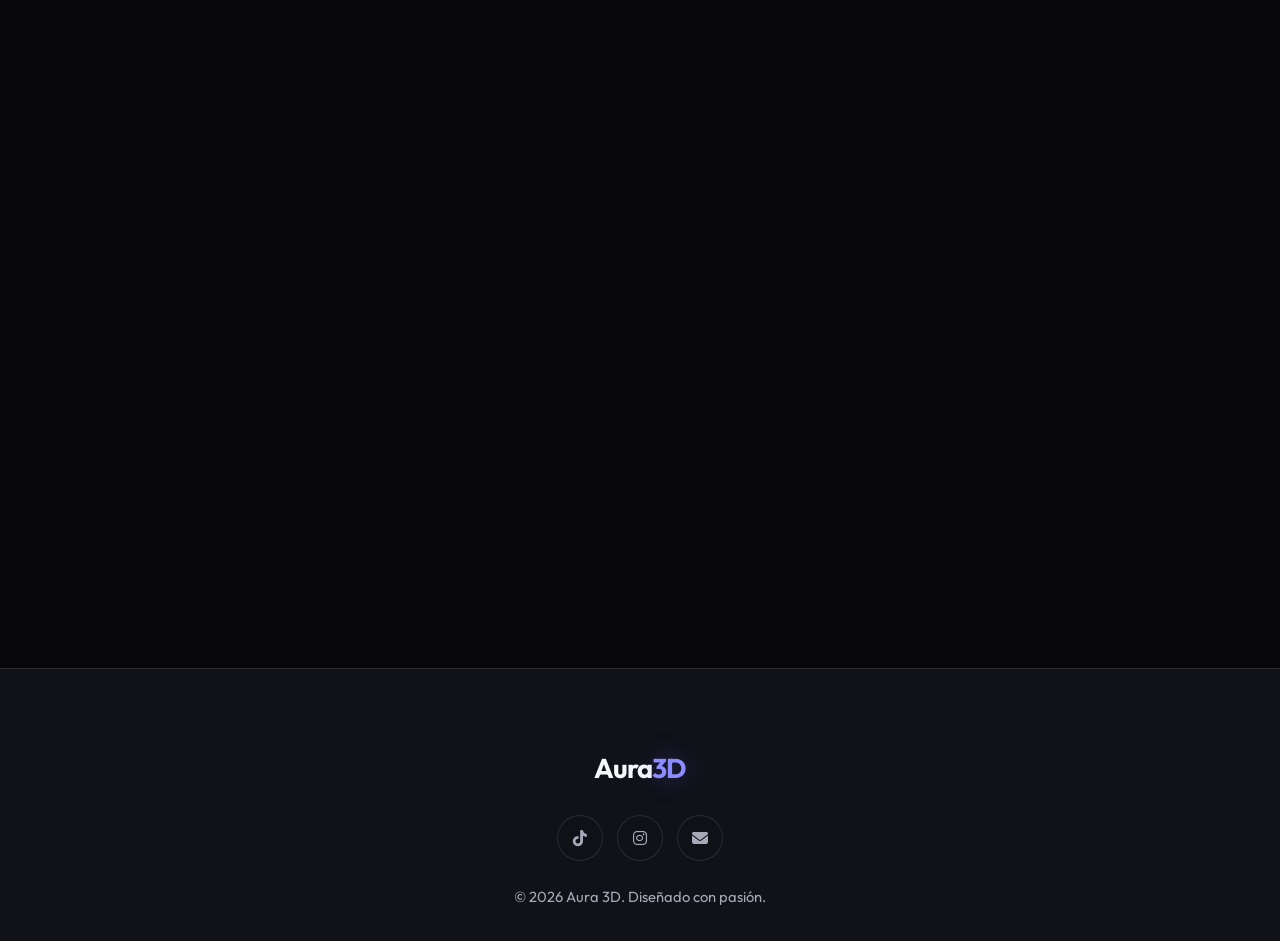
==== commit 6b17253a: "Mejorar SEO visual y datos de negocio" ====
--- a/galeria.html
+++ b/galeria.html
@@ -23,10 +23,22 @@
     />
     <meta
       property="og:image"
-      content="https://3daura.store/assets/images/iconos/logo_png.png"
-    />
+      content="https://3daura.store/assets/images/iconos/logo_negro.png"
+    />
+    <meta
+      property="og:image:secure_url"
+      content="https://3daura.store/assets/images/iconos/logo_negro.png"
+    />
+    <meta property="og:image:type" content="image/png" />
+    <meta property="og:image:width" content="709" />
+    <meta property="og:image:height" content="709" />
+    <meta property="og:image:alt" content="Logo de Aura 3D sobre fondo negro" />
     <meta property="og:url" content="https://3daura.store/catalogo.html" />
     <meta property="og:type" content="website" />
+    <meta property="og:site_name" content="Aura 3D ✨" />
+    <meta name="application-name" content="Aura 3D ✨" />
+    <meta name="twitter:card" content="summary_large_image" />
+    <meta name="twitter:image" content="https://3daura.store/assets/images/iconos/logo_negro.png" />
     <link rel="preconnect" href="https://fonts.googleapis.com" />
     <link rel="preconnect" href="https://fonts.gstatic.com" crossorigin />
     <link
@@ -41,8 +53,9 @@
     <link
       rel="icon"
       type="image/png"
-      href="assets/images/iconos/logo_png_blanco.png"
-    />
+      href="/assets/images/iconos/logo_png_negro.png"
+    />
+    <link rel="apple-touch-icon" href="/assets/images/iconos/logo_png_negro.png" />
     <script type="module" src="main.js"></script>
   </head>
 
--- a/style.css
+++ b/style.css
@@ -190,94 +190,6 @@
   margin-inline: 0;
 }
 
-/* Promo */
-.promo-banner {
-  position: fixed;
-  inset: 0 0 auto;
-  display: none;
-  min-height: 52px;
-  background: var(--promo-grad);
-  color: #fff;
-  z-index: 1200;
-  overflow: hidden;
-  box-shadow: 0 16px 40px rgba(255, 42, 95, 0.22);
-  transition: transform 0.35s ease;
-}
-
-.promo-sheen {
-  position: absolute;
-  inset: 0;
-  background: linear-gradient(
-    110deg,
-    transparent 0%,
-    rgba(255, 255, 255, 0.24) 45%,
-    transparent 62%
-  );
-  transform: translateX(-100%);
-  animation: promoSheen 4.2s ease-in-out infinite;
-  pointer-events: none;
-}
-
-.promo-content {
-  position: relative;
-  display: flex;
-  align-items: center;
-  justify-content: center;
-  gap: 1rem;
-  min-height: 52px;
-  text-align: center;
-}
-
-.promo-content span {
-  font-size: 0.95rem;
-}
-
-.btn-promo-small {
-  display: inline-flex;
-  align-items: center;
-  justify-content: center;
-  min-width: max-content;
-  color: #18181b;
-  background: #ffffff;
-  border-radius: 999px;
-  padding: 0.55rem 1rem;
-  text-decoration: none;
-  font-weight: 900;
-  box-shadow: 0 10px 26px rgba(0, 0, 0, 0.18);
-  transition: var(--transition);
-}
-
-.btn-promo-small:hover {
-  transform: translateY(-2px) scale(1.02);
-}
-
-.close-promo {
-  width: 36px;
-  height: 36px;
-  border-radius: 999px;
-  display: inline-grid;
-  place-items: center;
-  color: #fff;
-  background: rgba(255, 255, 255, 0.14);
-  cursor: pointer;
-  transition: var(--transition);
-}
-
-.close-promo:hover {
-  background: rgba(255, 255, 255, 0.24);
-  transform: rotate(90deg);
-}
-
-body.banner-active .navbar {
-  top: 52px;
-}
-
-body.banner-active .hero,
-body.banner-active .catalog-hero,
-body.banner-active .ruleta-section {
-  padding-top: calc(clamp(8rem, 14vw, 11rem) + 52px);
-}
-
 /* Nav */
 .navbar {
   position: fixed;
@@ -578,29 +490,6 @@
   gap: 1rem;
 }
 
-.scroll-cue {
-  position: absolute;
-  bottom: 2.2rem;
-  left: 50%;
-  transform: translateX(-50%);
-  width: 30px;
-  height: 48px;
-  border: 1px solid rgba(255, 255, 255, 0.36);
-  border-radius: 999px;
-  display: grid;
-  place-items: start center;
-  padding-top: 8px;
-  opacity: 0.78;
-}
-
-.scroll-cue span {
-  width: 5px;
-  height: 5px;
-  background: #fff;
-  border-radius: 999px;
-  animation: scrollCue 1.6s ease-in-out infinite;
-}
-
 /* Grids/cards */
 .grid-3 {
   display: grid;
@@ -905,6 +794,197 @@
 .review-card {
   padding: 1.6rem;
   text-align: center;
+}
+
+.google-reviews-panel {
+  display: grid;
+  gap: clamp(1.2rem, 3vw, 1.8rem);
+  max-width: 1120px;
+  margin: 0 auto;
+}
+
+.real-reviews-grid {
+  display: grid;
+  grid-template-columns: repeat(3, minmax(0, 1fr));
+  gap: clamp(1.1rem, 2.5vw, 1.6rem);
+  align-items: stretch;
+}
+
+.real-review-card {
+  position: relative;
+  display: flex;
+  min-height: 100%;
+  flex-direction: column;
+  overflow: hidden;
+  border: 1px solid var(--border-color);
+  border-radius: var(--radius);
+  background: var(--surface);
+  box-shadow: var(--shadow-sm);
+  transition: var(--transition);
+}
+
+.real-review-card:hover {
+  transform: translateY(-6px);
+  border-color: rgba(99, 102, 241, 0.34);
+  box-shadow: var(--shadow-lg);
+}
+
+.real-review-media {
+  aspect-ratio: 1 / 0.72;
+  overflow: hidden;
+  background: var(--bg-soft);
+}
+
+.real-review-media img {
+  width: 100%;
+  height: 100%;
+  object-fit: cover;
+}
+
+.real-review-body {
+  display: flex;
+  flex: 1;
+  flex-direction: column;
+  gap: 0.72rem;
+  padding: clamp(1.1rem, 2.4vw, 1.35rem);
+}
+
+.real-review-header {
+  display: flex;
+  align-items: center;
+  gap: 0.78rem;
+}
+
+.real-review-header h3 {
+  margin: 0;
+  font-size: 1rem;
+  line-height: 1.18;
+}
+
+.real-review-header span,
+.review-source {
+  color: var(--text-secondary);
+  font-size: 0.88rem;
+}
+
+.review-avatar-letter {
+  flex: 0 0 auto;
+  width: 44px;
+  height: 44px;
+  display: grid;
+  place-items: center;
+  border-radius: 50%;
+  color: #fff;
+  font-weight: 900;
+}
+
+.review-avatar-pink {
+  background: #ec4899;
+}
+
+.review-avatar-slate {
+  background: #455a64;
+}
+
+.review-avatar-ring {
+  color: var(--accent-2);
+  background:
+    radial-gradient(circle at center, #ff4da6 0 18%, transparent 20%),
+    conic-gradient(from 30deg, #ffd6ea, #ff4da6, #8b8cff, #ffd6ea);
+  box-shadow: inset 0 0 0 3px rgba(255, 255, 255, 0.78);
+}
+
+.review-stars {
+  color: #f59e0b;
+  letter-spacing: 0.08em;
+  font-size: 0.98rem;
+  line-height: 1;
+}
+
+.real-review-body p {
+  color: var(--text-secondary);
+  font-size: 0.98rem;
+  line-height: 1.55;
+}
+
+.is-featured-review {
+  justify-content: center;
+  background:
+    linear-gradient(145deg, rgba(99, 102, 241, 0.12), transparent 52%),
+    linear-gradient(320deg, rgba(236, 72, 153, 0.1), transparent 58%),
+    var(--surface);
+}
+
+.is-featured-review .real-review-body {
+  justify-content: center;
+  min-height: 100%;
+  padding-block: clamp(1.8rem, 4vw, 2.6rem);
+}
+
+.google-review-invite {
+  display: flex;
+  align-items: center;
+  gap: clamp(1rem, 3vw, 1.5rem);
+  padding: clamp(1.35rem, 3vw, 2rem);
+  border: 1px solid var(--border-color);
+  border-radius: var(--radius);
+  background: linear-gradient(
+      135deg,
+      rgba(99, 102, 241, 0.1),
+      rgba(6, 182, 212, 0.08)
+    ),
+    var(--surface);
+  box-shadow: var(--shadow-sm);
+}
+
+.google-review-icon {
+  flex: 0 0 auto;
+  width: 70px;
+  height: 70px;
+  display: grid;
+  place-items: center;
+  border-radius: 22px;
+  color: #fff;
+  background: linear-gradient(135deg, #f59e0b, var(--accent-2));
+  box-shadow: 0 18px 36px rgba(245, 158, 11, 0.22);
+  font-size: 1.45rem;
+}
+
+.google-review-copy {
+  display: grid;
+  gap: 0.35rem;
+}
+
+.google-reviews-kicker {
+  color: var(--accent);
+  font-size: 0.78rem;
+  font-weight: 900;
+  letter-spacing: 0.12em;
+  text-transform: uppercase;
+}
+
+.google-review-copy h3 {
+  font-size: clamp(1.35rem, 3vw, 2rem);
+  line-height: 1.15;
+  letter-spacing: -0.02em;
+}
+
+.google-review-copy p {
+  color: var(--text-secondary);
+  max-width: 58ch;
+}
+
+.google-review-note {
+  color: var(--text-secondary);
+  font-size: 0.92rem;
+  font-weight: 700;
+}
+
+.google-reviews-actions {
+  display: flex;
+  flex-wrap: wrap;
+  justify-content: center;
+  gap: 0.8rem;
 }
 
 .review-image-square {
@@ -1515,10 +1595,6 @@
   border-bottom: 1px solid var(--border-color);
 }
 
-body.banner-active .catalog-toolbar-wrap {
-  top: 149px;
-}
-
 .catalog-toolbar {
   display: grid;
   grid-template-columns: 1fr;
@@ -2098,16 +2174,6 @@
   transform: translateY(0);
 }
 
-@keyframes promoSheen {
-  0%,
-  40% {
-    transform: translateX(-100%);
-  }
-  75%,
-  100% {
-    transform: translateX(100%);
-  }
-}
 @keyframes float {
   0%,
   100% {
@@ -2115,16 +2181,6 @@
   }
   50% {
     transform: translateY(-12px);
-  }
-}
-@keyframes scrollCue {
-  0% {
-    transform: translateY(0);
-    opacity: 1;
-  }
-  100% {
-    transform: translateY(24px);
-    opacity: 0;
   }
 }
 @keyframes modalIn {
@@ -2188,6 +2244,7 @@
 
 /* Responsive */
 @media (max-width: 1024px) {
+  .real-reviews-grid,
   .grid-3,
   .catalog-grid,
   .grid,
@@ -2220,31 +2277,6 @@
 }
 
 @media (max-width: 780px) {
-  body.banner-active .navbar {
-    top: 54px;
-  }
-
-  .promo-content {
-    justify-content: space-between;
-    gap: 0.65rem;
-    min-height: 54px;
-  }
-
-  .promo-content span {
-    font-size: 0.82rem;
-    text-align: left;
-  }
-
-  .btn-promo-small {
-    padding: 0.48rem 0.75rem;
-    font-size: 0.82rem;
-  }
-
-  .close-promo {
-    width: 32px;
-    height: 32px;
-  }
-
   .hamburger {
     display: inline-grid;
   }
@@ -2316,10 +2348,6 @@
     top: 91px;
   }
 
-  body.banner-active .catalog-toolbar-wrap {
-    top: 145px;
-  }
-
   .catalog-meta-row {
     align-items: stretch;
     flex-direction: column;
@@ -2365,12 +2393,18 @@
   }
 
   .grid-3,
+  .real-reviews-grid,
   .catalog-grid,
   .grid,
   .home-gallery,
   .spec-grid,
   .prize-mini-grid {
     grid-template-columns: 1fr;
+  }
+
+  .google-review-invite {
+    align-items: flex-start;
+    flex-direction: column;
   }
 
   .gallery-card,
@@ -2637,38 +2671,6 @@
   color: #fff;
 }
 
-.hero-product-strip {
-  display: flex;
-  justify-content: center;
-  gap: 0.75rem;
-  margin-top: 1.45rem;
-}
-
-.hero-product-strip img {
-  width: clamp(64px, 9vw, 98px);
-  aspect-ratio: 1;
-  border-radius: 24px;
-  object-fit: cover;
-  border: 1px solid rgba(255, 255, 255, 0.24);
-  box-shadow: 0 20px 46px rgba(0, 0, 0, 0.28);
-  transform: rotate(var(--rot, 0deg));
-  transition: var(--transition);
-}
-
-.hero-product-strip img:nth-child(1) {
-  --rot: -6deg;
-}
-.hero-product-strip img:nth-child(2) {
-  --rot: 2deg;
-  margin-top: 1rem;
-}
-.hero-product-strip img:nth-child(3) {
-  --rot: 7deg;
-}
-.hero-product-strip img:hover {
-  transform: translateY(-8px) scale(1.06) rotate(0deg);
-}
-
 .brand-marquee {
   position: relative;
   overflow: hidden;
@@ -3317,11 +3319,10 @@
 
 @media (max-width: 780px) {
   .nav-cta-desktop {
-    display: none;
-  }
-
-  .hero-product-strip {
-    margin-top: 1rem;
+    display: inline-flex;
+    min-height: 42px;
+    padding: 0.68rem 0.82rem;
+    font-size: 0.9rem;
   }
 
   .catalog-jump-menu {
@@ -3354,11 +3355,6 @@
   .hero-badges span {
     font-size: 0.82rem;
     min-height: 36px;
-  }
-
-  .hero-product-strip img {
-    width: 66px;
-    border-radius: 18px;
   }
 
   .category-showcase {
@@ -4471,11 +4467,6 @@
     padding: clamp(7rem, 22vw, 8.4rem) 0 2.3rem;
   }
 
-  body.banner-active .catalog-page-body .catalog-hero,
-  body.banner-active .catalog-hero {
-    padding-top: calc(clamp(7rem, 22vw, 8.4rem) + 54px);
-  }
-
   .catalog-hero .container {
     width: min(92%, 430px);
     display: flex;
@@ -4538,3 +4529,374 @@
     height: 48px;
   }
 }
+
+/* V32: ajuste responsive de flotantes y AuraBot en movil */
+body.aura-chat-open #scrollTopBtn {
+  display: none !important;
+  opacity: 0 !important;
+  visibility: hidden !important;
+  pointer-events: none !important;
+  transform: translateY(18px) scale(0.94) !important;
+}
+
+.aura-chatbot.is-open {
+  z-index: 2100;
+}
+
+@media (max-width: 640px) {
+  .section-shell {
+    padding: clamp(3.4rem, 11vw, 4.8rem) 0;
+  }
+
+  .section-header {
+    margin-bottom: clamp(1.9rem, 7vw, 2.6rem);
+  }
+
+  .section-header h2,
+  .catalog-section-title h2 {
+    letter-spacing: -0.04em;
+  }
+
+  .btn-primary,
+  .btn-secondary,
+  .btn-catalogo,
+  .btn-back,
+  .btn-outline,
+  .btn-ghost {
+    min-height: 48px;
+    justify-content: center;
+    padding: 0.85rem 1rem;
+    line-height: 1.18;
+    text-align: center;
+    white-space: normal;
+  }
+
+  .service-card,
+  .price-card,
+  .review-card,
+  .contact-card,
+  .glass-card,
+  .social-link-card {
+    border-radius: 20px;
+  }
+
+  #scrollTopBtn {
+    right: max(0.9rem, env(safe-area-inset-right, 0px));
+    bottom: calc(5.25rem + env(safe-area-inset-bottom, 0px));
+  }
+
+  .aura-chatbot {
+    left: max(0.65rem, env(safe-area-inset-left, 0px));
+    right: max(0.65rem, env(safe-area-inset-right, 0px));
+    bottom: calc(0.65rem + env(safe-area-inset-bottom, 0px));
+  }
+
+  .aura-chatbot.is-open .aura-chat-toggle {
+    display: none;
+  }
+
+  .aura-chatbot.is-open .aura-chat-panel {
+    position: relative;
+    left: auto;
+    right: auto;
+    bottom: auto;
+    display: flex;
+    flex-direction: column;
+    width: 100%;
+    height: min(
+      640px,
+      calc(
+        100dvh - 5.6rem - env(safe-area-inset-top, 0px) -
+          env(safe-area-inset-bottom, 0px)
+      )
+    );
+    max-height: calc(
+      100dvh - 5.6rem - env(safe-area-inset-top, 0px) -
+        env(safe-area-inset-bottom, 0px)
+    );
+    border-radius: 22px;
+  }
+
+  .aura-chat-header {
+    flex: 0 0 auto;
+    padding: 0.85rem;
+  }
+
+  .aura-chat-brand {
+    min-width: 0;
+  }
+
+  .aura-chat-brand img {
+    width: 36px;
+    height: 36px;
+  }
+
+  .aura-chat-messages {
+    flex: 1 1 auto;
+    min-height: 0;
+    height: auto;
+    padding: 0.85rem;
+    overscroll-behavior: contain;
+  }
+
+  .aura-chat-suggestions {
+    flex: 0 0 auto;
+    padding: 0.7rem 0.85rem 0;
+    scroll-padding-inline: 0.85rem;
+  }
+
+  .aura-chat-suggestions button {
+    max-width: 72vw;
+  }
+
+  .aura-chat-form {
+    flex: 0 0 auto;
+    gap: 0.55rem;
+    padding: 0.85rem;
+  }
+
+  .aura-chat-form input {
+    min-width: 0;
+    min-height: 46px;
+    border-radius: 14px;
+  }
+
+  .aura-chat-form button {
+    width: 46px;
+    height: 46px;
+    border-radius: 14px;
+  }
+}
+
+@media (max-width: 380px) {
+  .aura-chatbot {
+    left: 0.5rem;
+    right: 0.5rem;
+  }
+
+  .aura-chatbot.is-open .aura-chat-panel {
+    height: calc(
+      100dvh - 4.9rem - env(safe-area-inset-top, 0px) -
+        env(safe-area-inset-bottom, 0px)
+    );
+    max-height: calc(
+      100dvh - 4.9rem - env(safe-area-inset-top, 0px) -
+        env(safe-area-inset-bottom, 0px)
+    );
+    border-radius: 18px;
+  }
+
+  .aura-chat-brand span {
+    font-size: 0.72rem;
+  }
+
+  .aura-chat-message > div {
+    max-width: 94%;
+    font-size: 0.9rem;
+  }
+}
+
+/* Mobile review banner */
+.mobile-review-banner {
+  position: fixed;
+  inset: 0 0 auto;
+  z-index: 1200;
+  color: #fff;
+  background: linear-gradient(100deg, var(--accent), var(--accent-2));
+  box-shadow: 0 16px 40px rgba(236, 72, 153, 0.24);
+  transform: translateY(-100%);
+  transition: transform 0.3s ease;
+}
+
+.mobile-review-banner[hidden] {
+  display: none;
+}
+
+.mobile-review-banner.is-visible {
+  transform: translateY(0);
+}
+
+.mobile-review-banner-content {
+  min-height: 54px;
+  display: flex;
+  align-items: center;
+  justify-content: space-between;
+  gap: 0.65rem;
+}
+
+.mobile-review-banner-content span {
+  display: inline-flex;
+  align-items: center;
+  gap: 0.45rem;
+  min-width: 0;
+  font-size: 0.86rem;
+  font-weight: 900;
+  line-height: 1.15;
+}
+
+.mobile-review-banner-content span i {
+  color: #facc15;
+  text-shadow: 0 0 14px rgba(250, 204, 21, 0.4);
+}
+
+.mobile-review-banner-link {
+  flex: 0 0 auto;
+  display: inline-flex;
+  align-items: center;
+  justify-content: center;
+  min-height: 36px;
+  color: #18181b;
+  background: #ffffff;
+  border-radius: 999px;
+  padding: 0.45rem 0.75rem;
+  text-decoration: none;
+  font-size: 0.82rem;
+  font-weight: 900;
+}
+
+.mobile-review-banner-close {
+  flex: 0 0 auto;
+  width: 34px;
+  height: 34px;
+  display: inline-grid;
+  place-items: center;
+  border-radius: 999px;
+  color: #fff;
+  background: rgba(255, 255, 255, 0.16);
+  cursor: pointer;
+}
+
+body.review-banner-active .navbar {
+  top: 54px;
+}
+
+@media (min-width: 781px) {
+  .mobile-review-banner {
+    display: none;
+  }
+}
+
+@media (max-width: 390px) {
+  .mobile-review-banner-content {
+    gap: 0.5rem;
+  }
+
+  .mobile-review-banner-content span {
+    font-size: 0.78rem;
+  }
+
+  .mobile-review-banner-link {
+    padding-inline: 0.62rem;
+  }
+}
+
+/* Sorteo popup */
+.sorteo-popup-overlay {
+  background:
+    radial-gradient(circle at 50% 12%, rgba(236, 72, 153, 0.26), transparent 34rem),
+    rgba(5, 5, 9, 0.78);
+}
+
+.sorteo-popup {
+  width: min(94vw, 520px);
+  border-color: rgba(236, 72, 153, 0.28);
+  background:
+    linear-gradient(145deg, rgba(99, 102, 241, 0.16), transparent 46%),
+    linear-gradient(320deg, rgba(236, 72, 153, 0.14), transparent 55%),
+    var(--surface-strong);
+}
+
+.sorteo-popup::before {
+  content: "";
+  position: absolute;
+  inset: -30% -20% auto;
+  height: 220px;
+  background: radial-gradient(circle, rgba(139, 140, 255, 0.14), transparent 62%);
+  pointer-events: none;
+}
+
+.sorteo-popup-body {
+  position: relative;
+  display: grid;
+  gap: 1rem;
+  padding: clamp(1.25rem, 4vw, 1.85rem) clamp(1.6rem, 5vw, 2.4rem) clamp(1.6rem, 5vw, 2.4rem);
+  text-align: center;
+}
+
+.sorteo-popup-logos {
+  display: flex;
+  align-items: center;
+  justify-content: center;
+  gap: 0.75rem;
+  margin-top: -0.15rem;
+  margin-bottom: 0.18rem;
+}
+
+.sorteo-popup-logos img {
+  width: 56px;
+  height: 56px;
+  object-fit: contain;
+  border-radius: 18px;
+  background: rgba(255, 255, 255, 0.08);
+  border: 1px solid var(--border-color);
+  padding: 0.4rem;
+}
+
+.sorteo-popup-logos span {
+  color: var(--text-secondary);
+  font-weight: 900;
+  text-transform: uppercase;
+}
+
+.sorteo-popup-dellafuente {
+  width: min(260px, 72vw);
+  max-height: 72px;
+  object-fit: contain;
+  margin: 0.1rem auto 0;
+  filter: drop-shadow(0 16px 28px rgba(236, 72, 153, 0.22));
+}
+
+.sorteo-popup-tag {
+  justify-self: center;
+  color: #18181b;
+  background: #facc15;
+  border-radius: 999px;
+  padding: 0.42rem 0.8rem;
+  font-size: 0.78rem;
+  font-weight: 900;
+  letter-spacing: 0.08em;
+  text-transform: uppercase;
+}
+
+.sorteo-popup h2 {
+  margin: 0;
+  font-size: clamp(2rem, 7vw, 3rem);
+  line-height: 0.98;
+  letter-spacing: -0.055em;
+}
+
+.sorteo-popup p {
+  color: var(--text-secondary);
+  margin: 0 auto;
+  max-width: 36rem;
+}
+
+.sorteo-popup .btn-primary {
+  margin-top: 0.2rem;
+}
+
+.sorteo-popup .btn-ghost {
+  color: var(--text-secondary);
+}
+
+@media (max-width: 480px) {
+  .sorteo-popup-body {
+    padding-top: 2.8rem;
+  }
+
+  .sorteo-popup-logos img {
+    width: 48px;
+    height: 48px;
+    border-radius: 15px;
+  }
+}
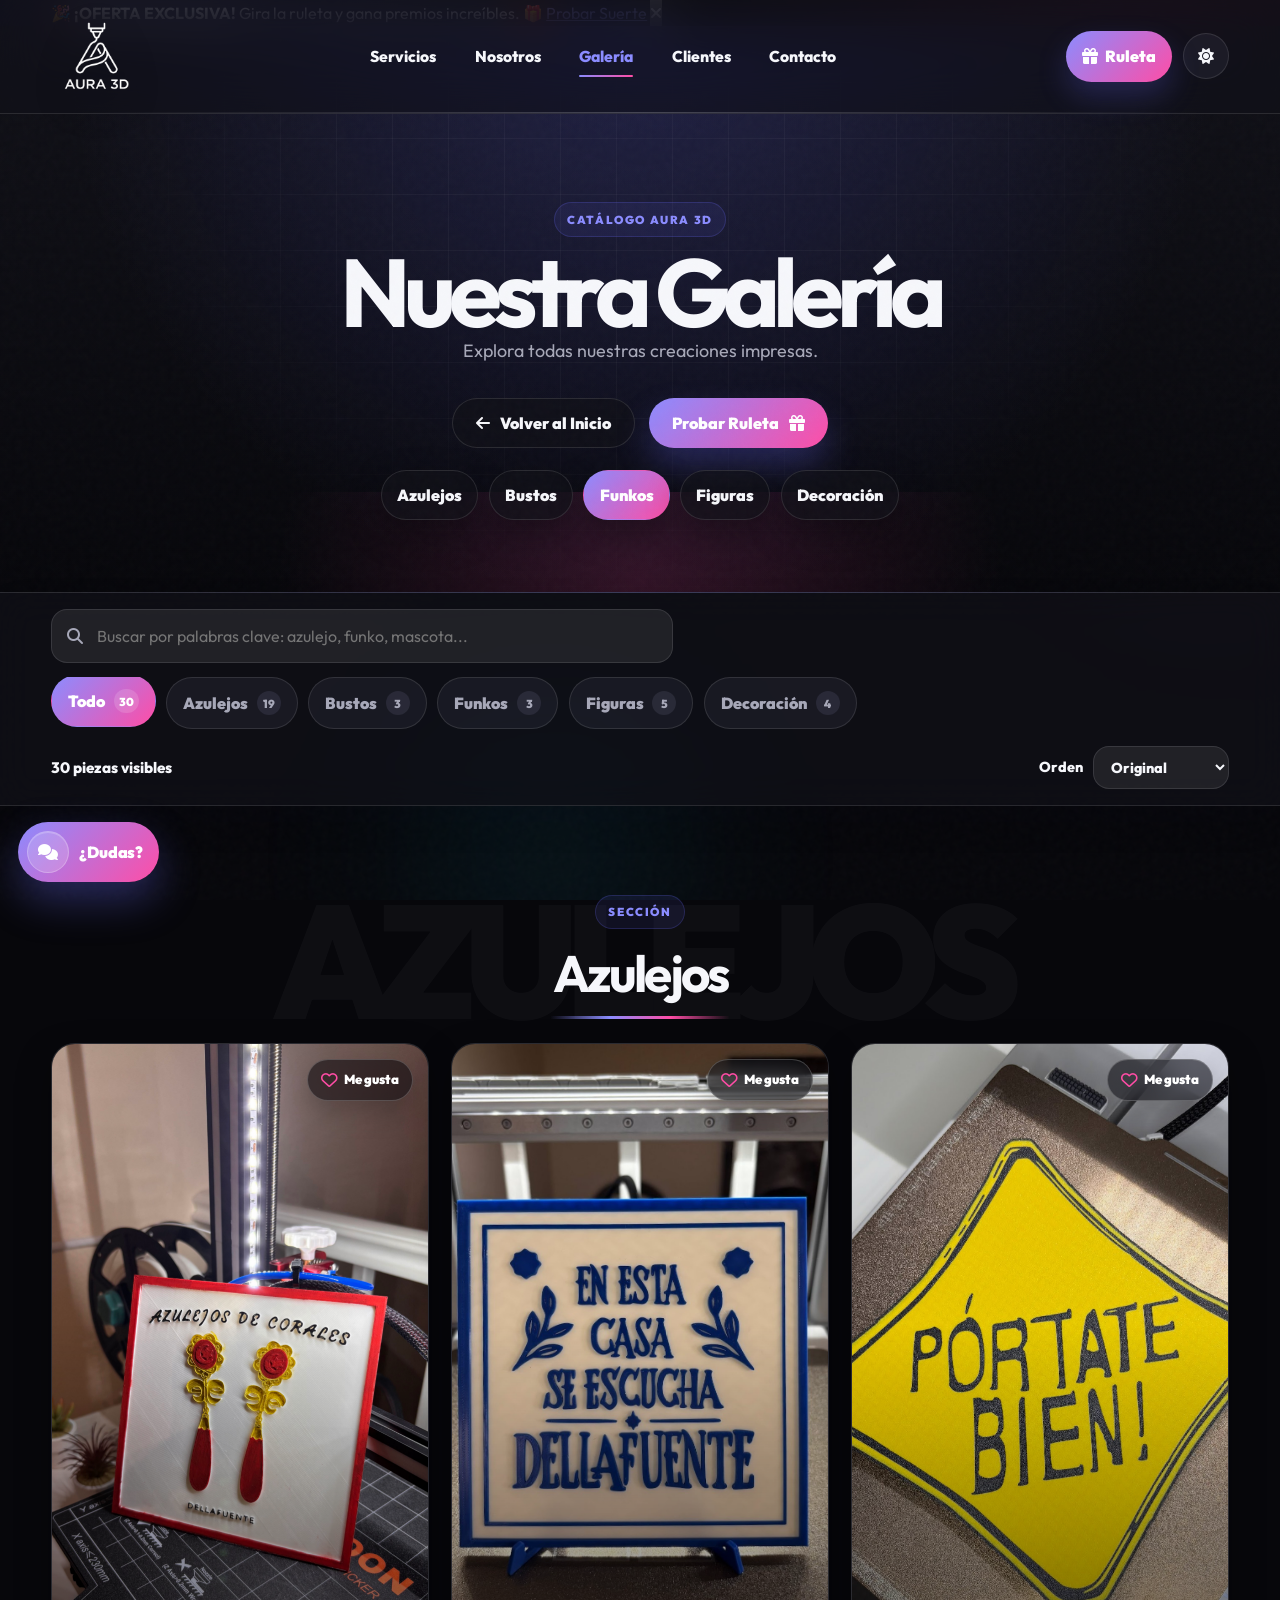
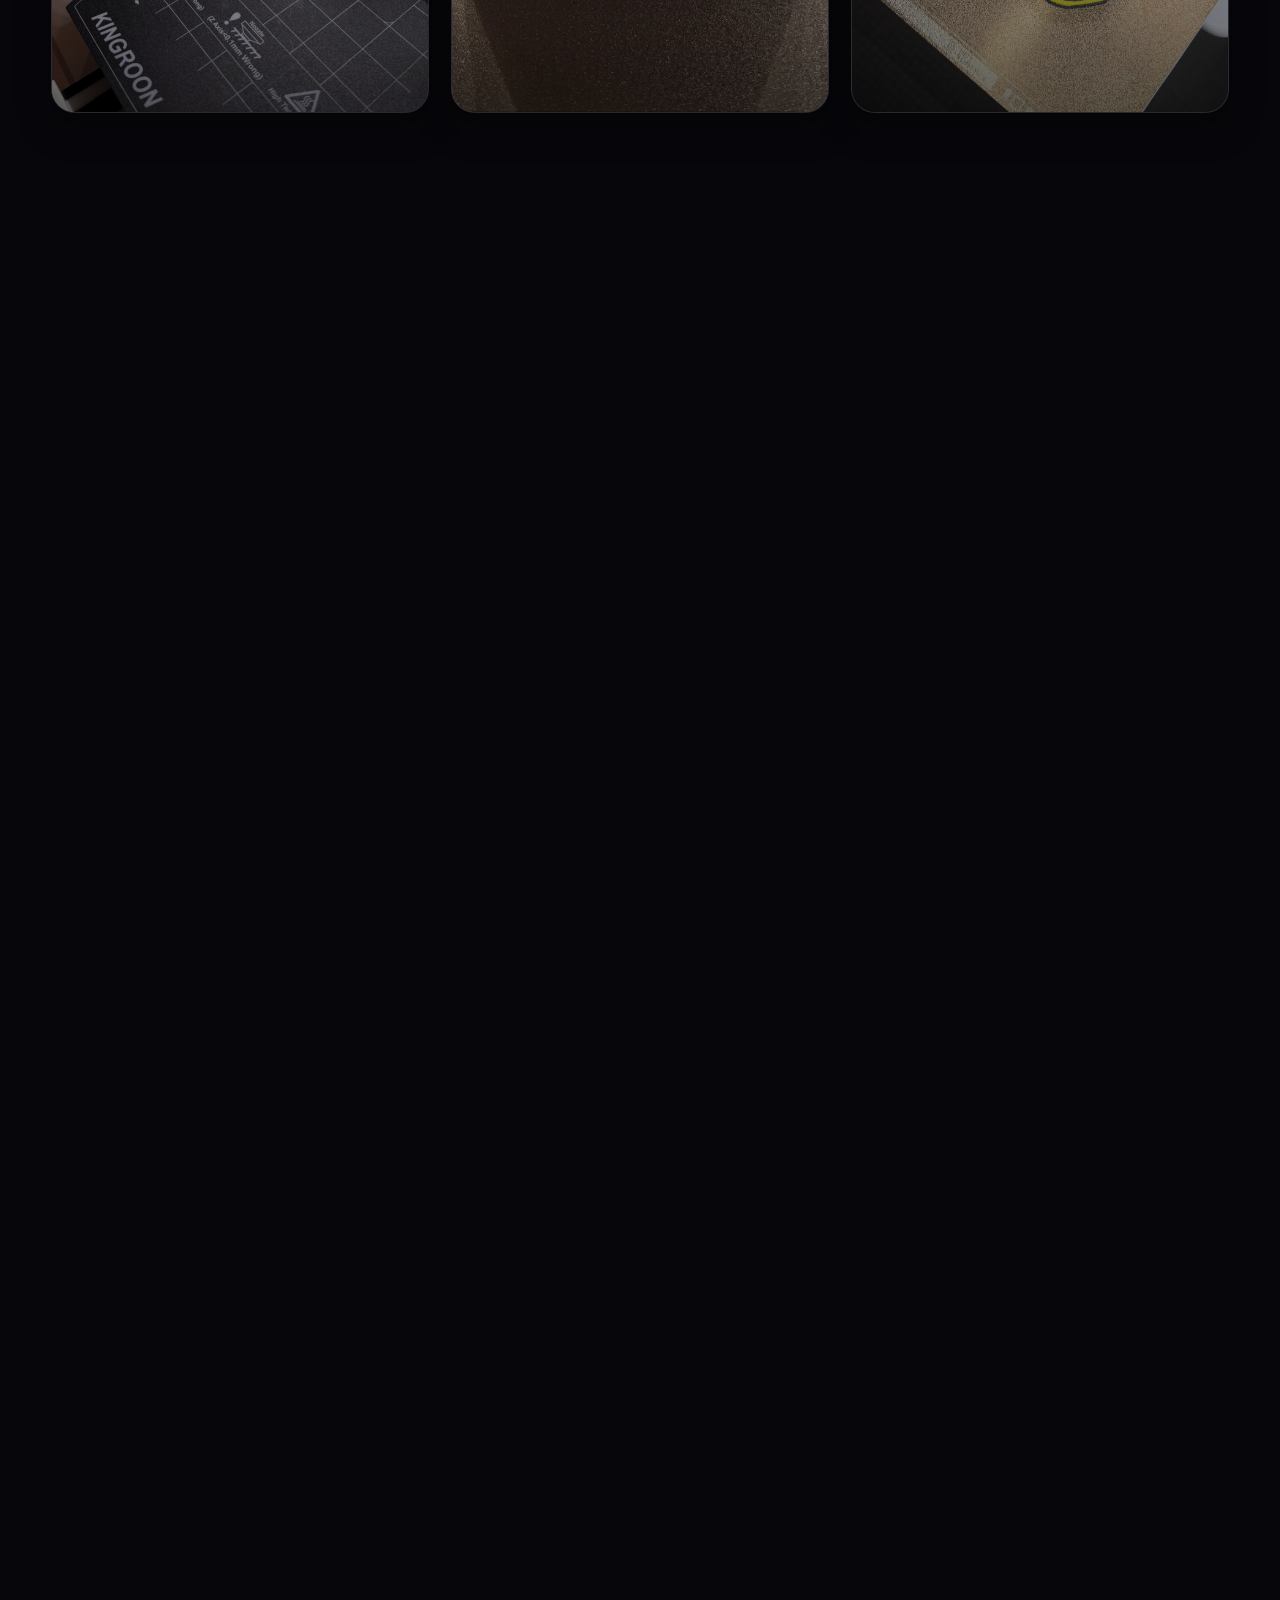
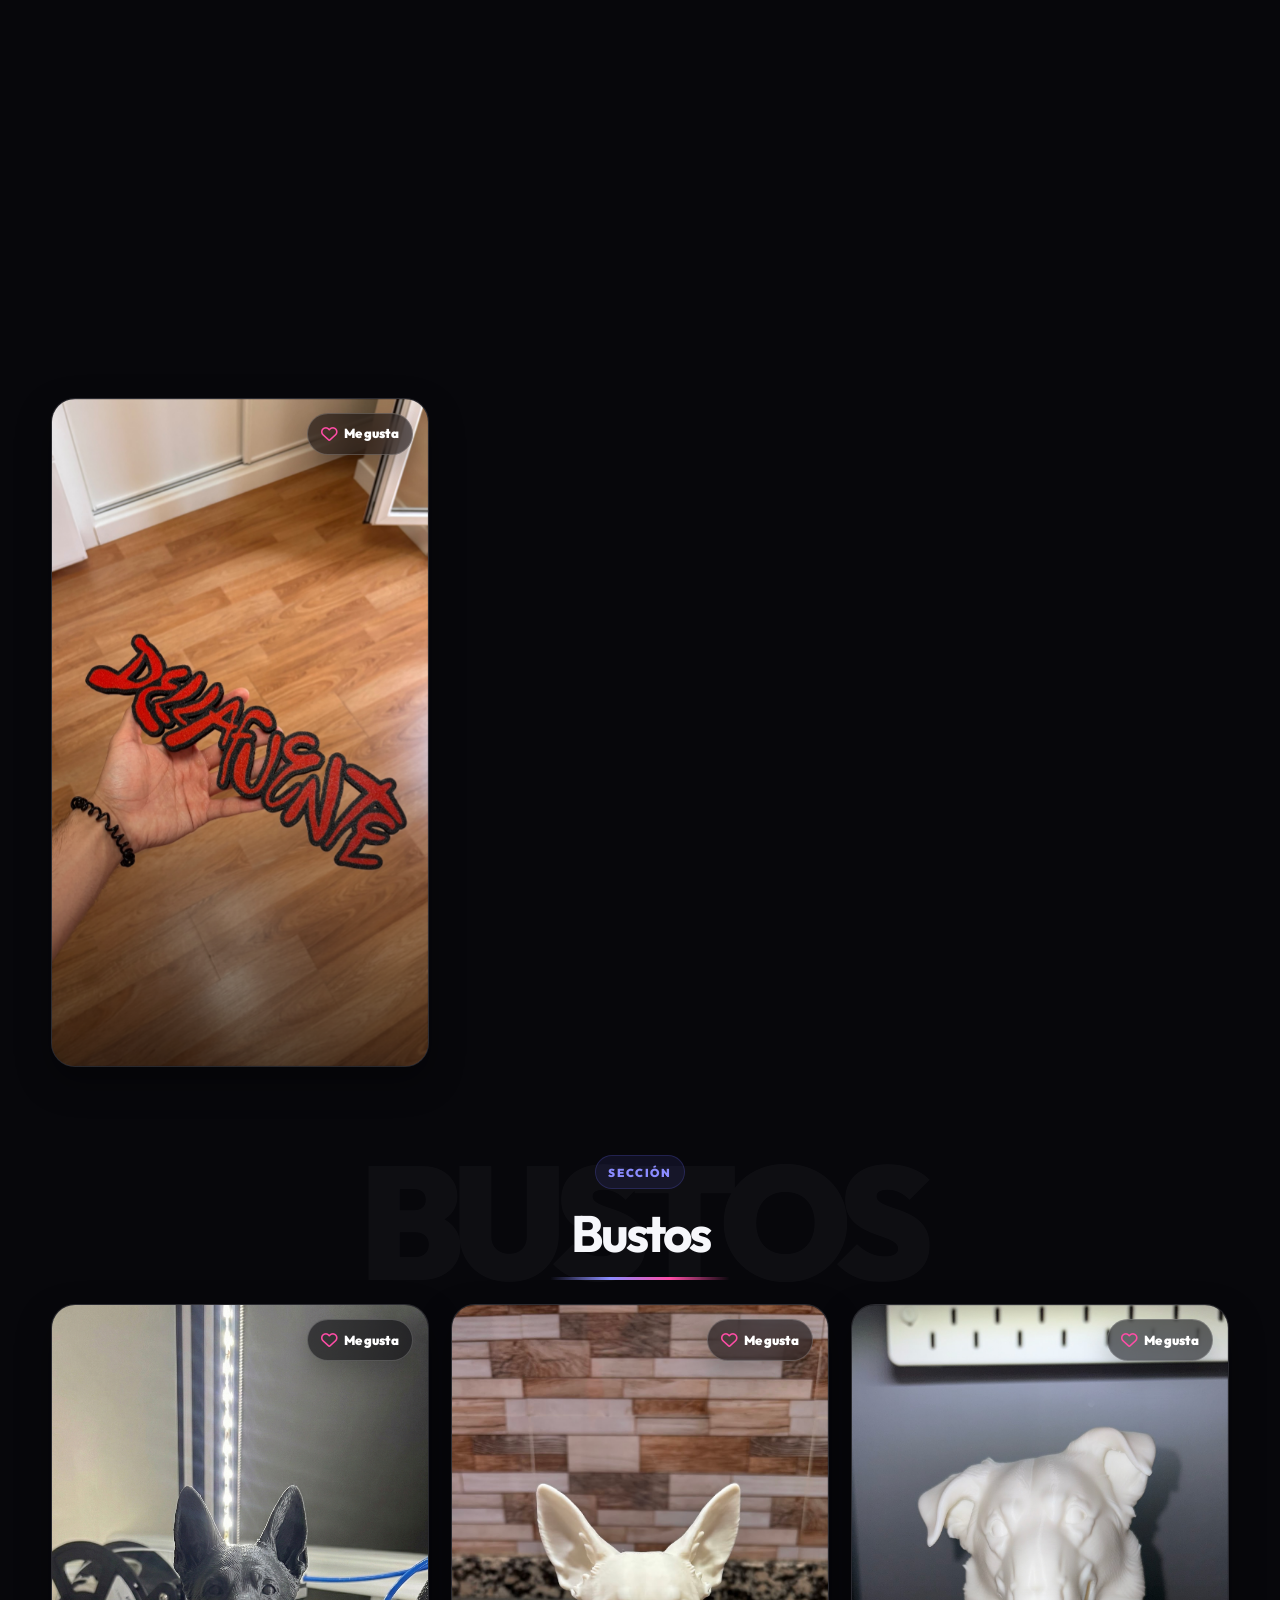
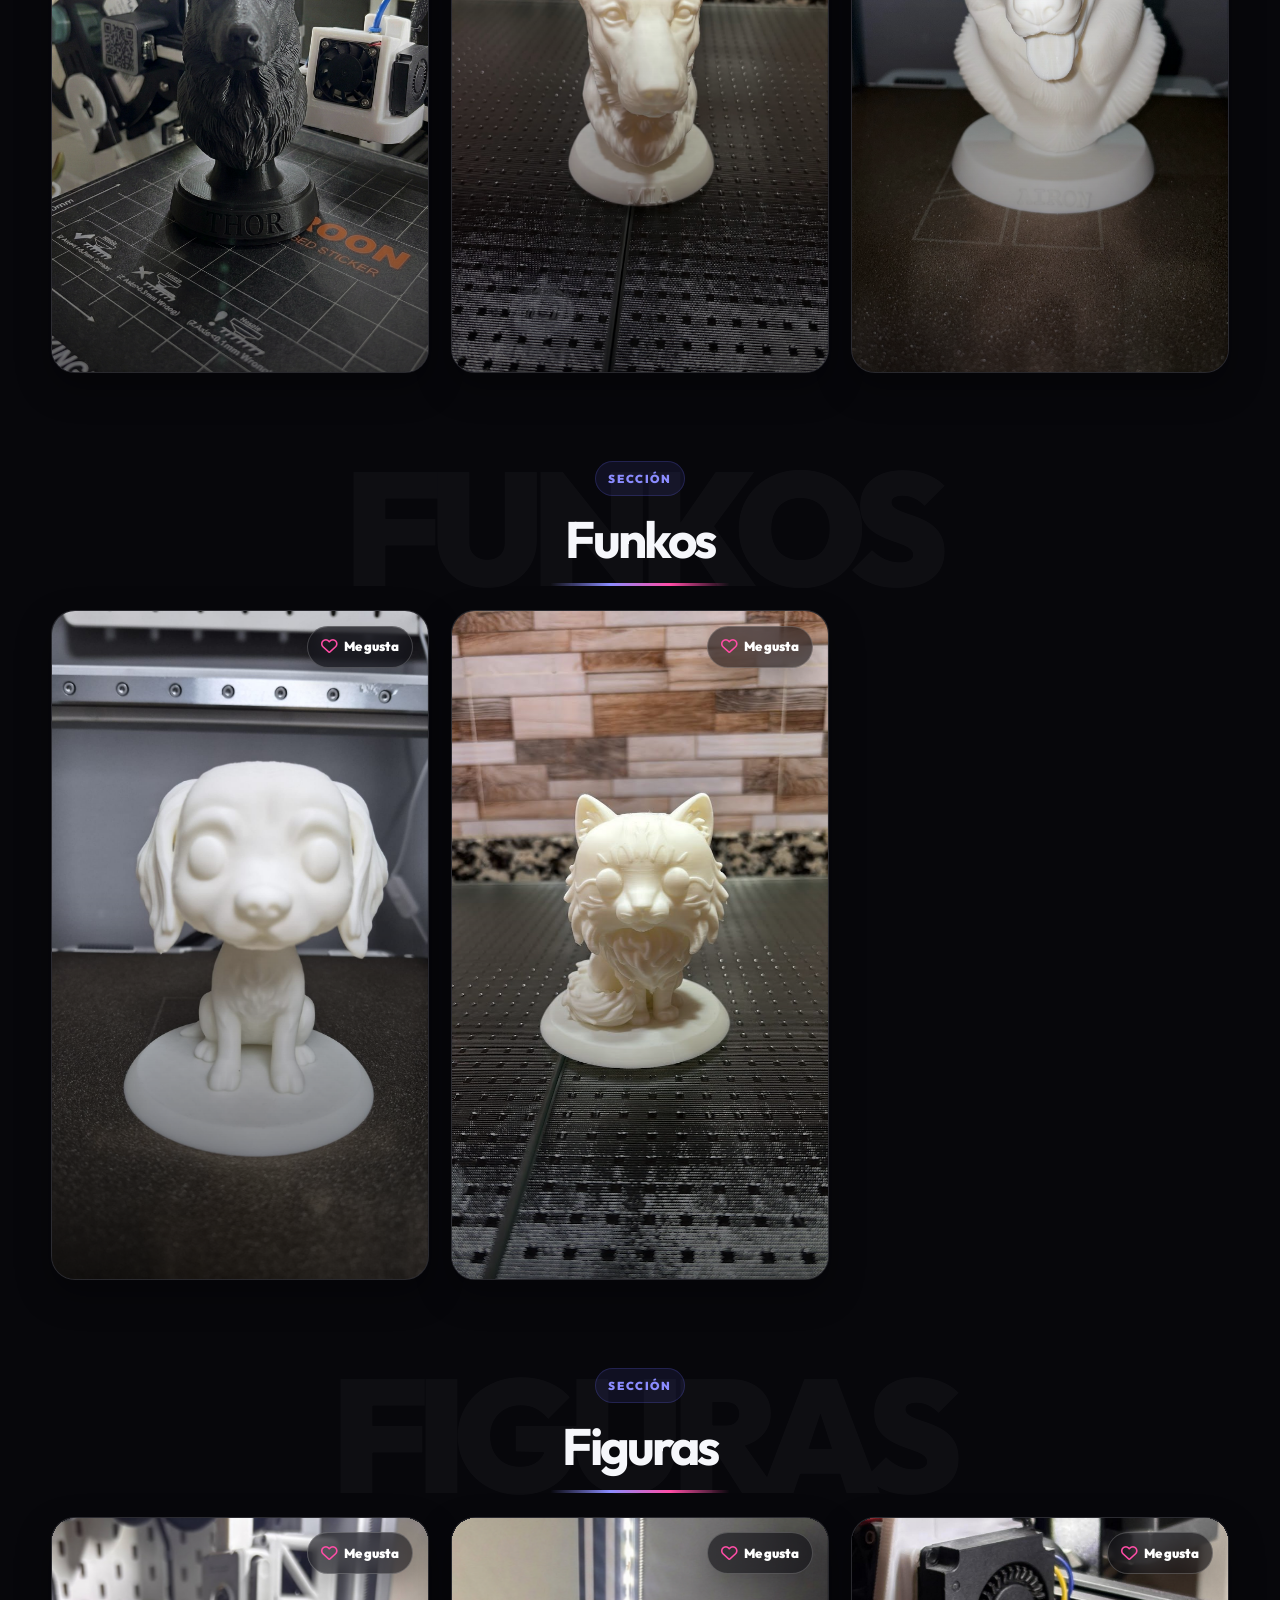
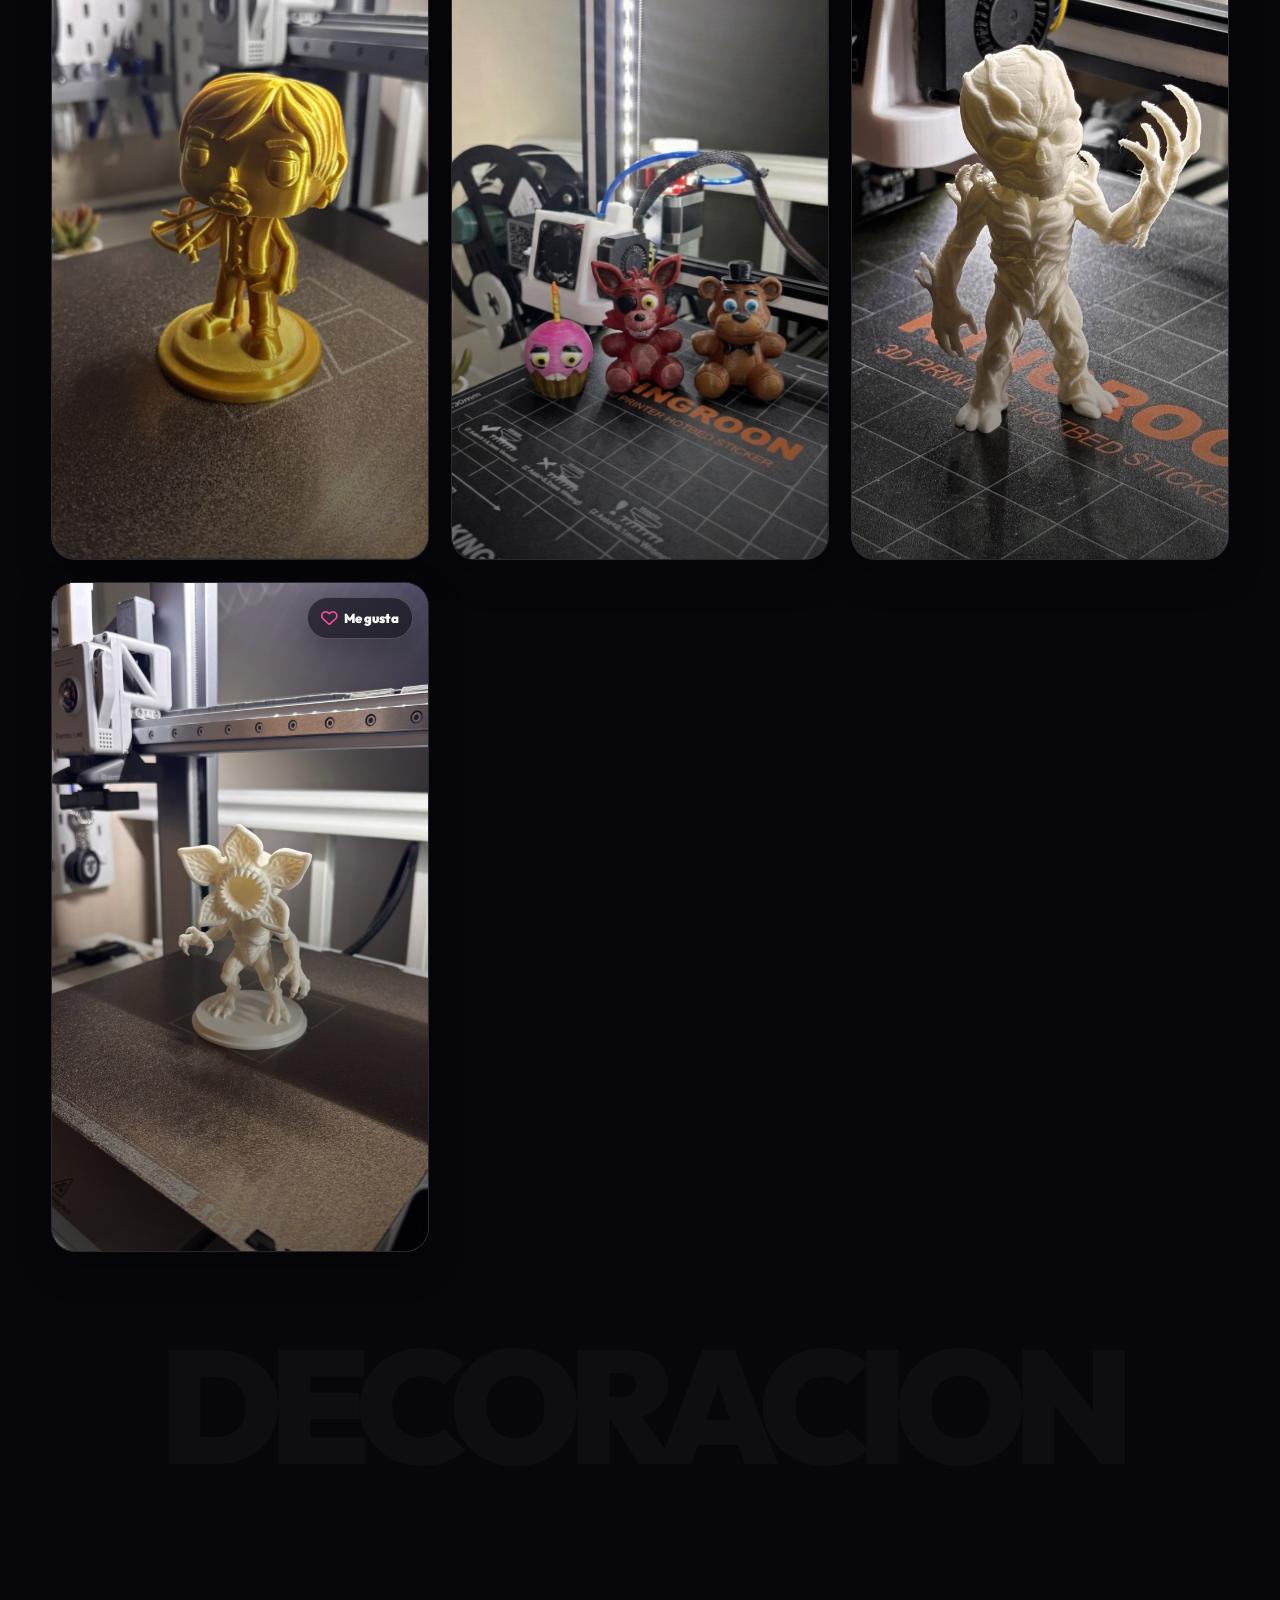
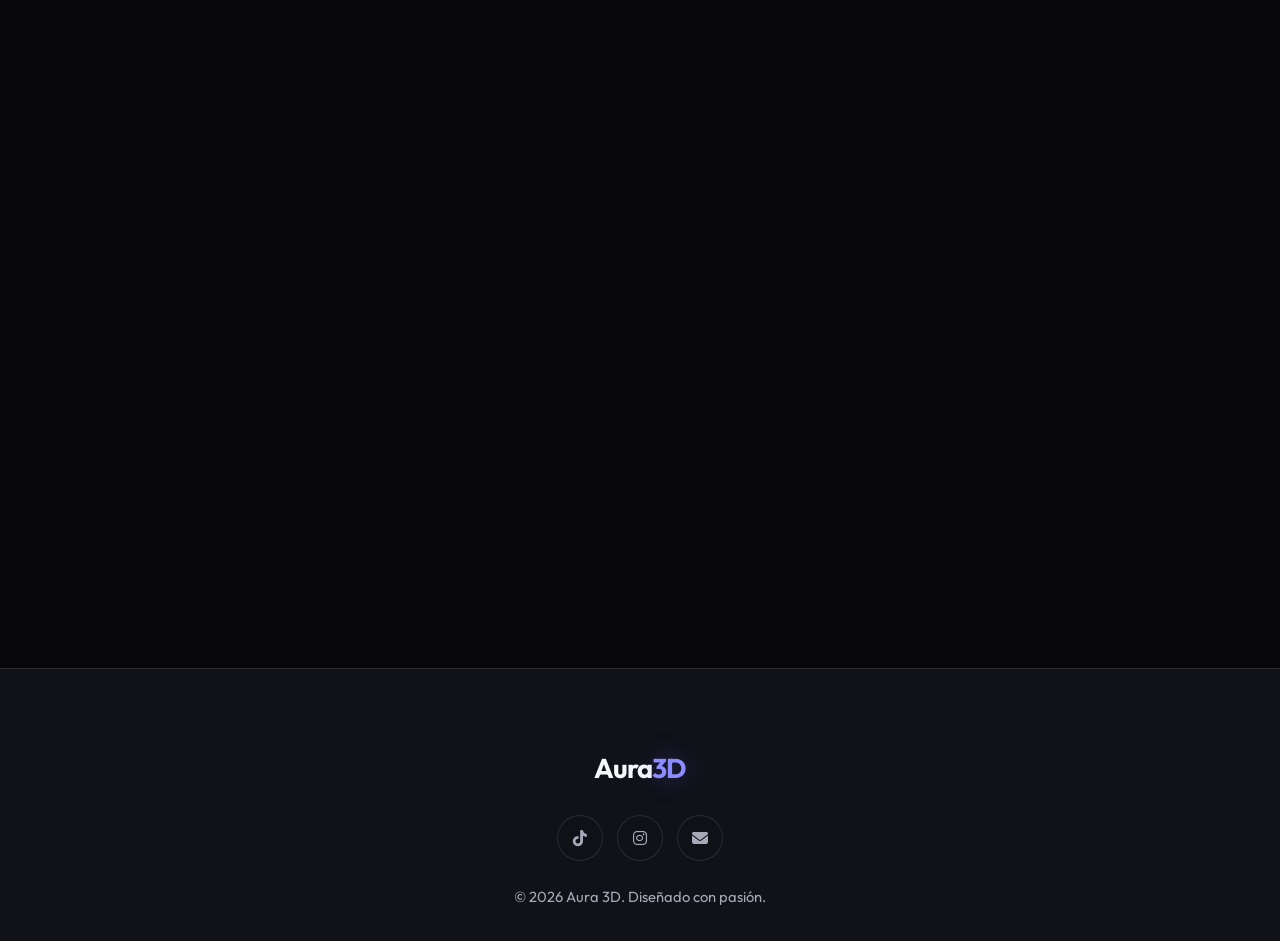
==== commit 2300c38b: "Actualizar sitemap para rastreo SEO" ====
--- a/galeria.html
+++ b/galeria.html
@@ -15,7 +15,7 @@
     <meta name="author" content="Aura 3D" />
     <meta name="robots" content="index, follow" />
     <meta name="theme-color" content="#09090b" />
-    <link rel="canonical" href="https://3daura.store/catalogo.html" />
+    <link rel="canonical" href="https://3daura.store/galeria" />
     <meta property="og:title" content="Aura 3D ✨ | Galería" />
     <meta
       property="og:description"
@@ -33,7 +33,7 @@
     <meta property="og:image:width" content="709" />
     <meta property="og:image:height" content="709" />
     <meta property="og:image:alt" content="Logo de Aura 3D sobre fondo negro" />
-    <meta property="og:url" content="https://3daura.store/catalogo.html" />
+    <meta property="og:url" content="https://3daura.store/galeria" />
     <meta property="og:type" content="website" />
     <meta property="og:site_name" content="Aura 3D ✨" />
     <meta name="application-name" content="Aura 3D ✨" />
